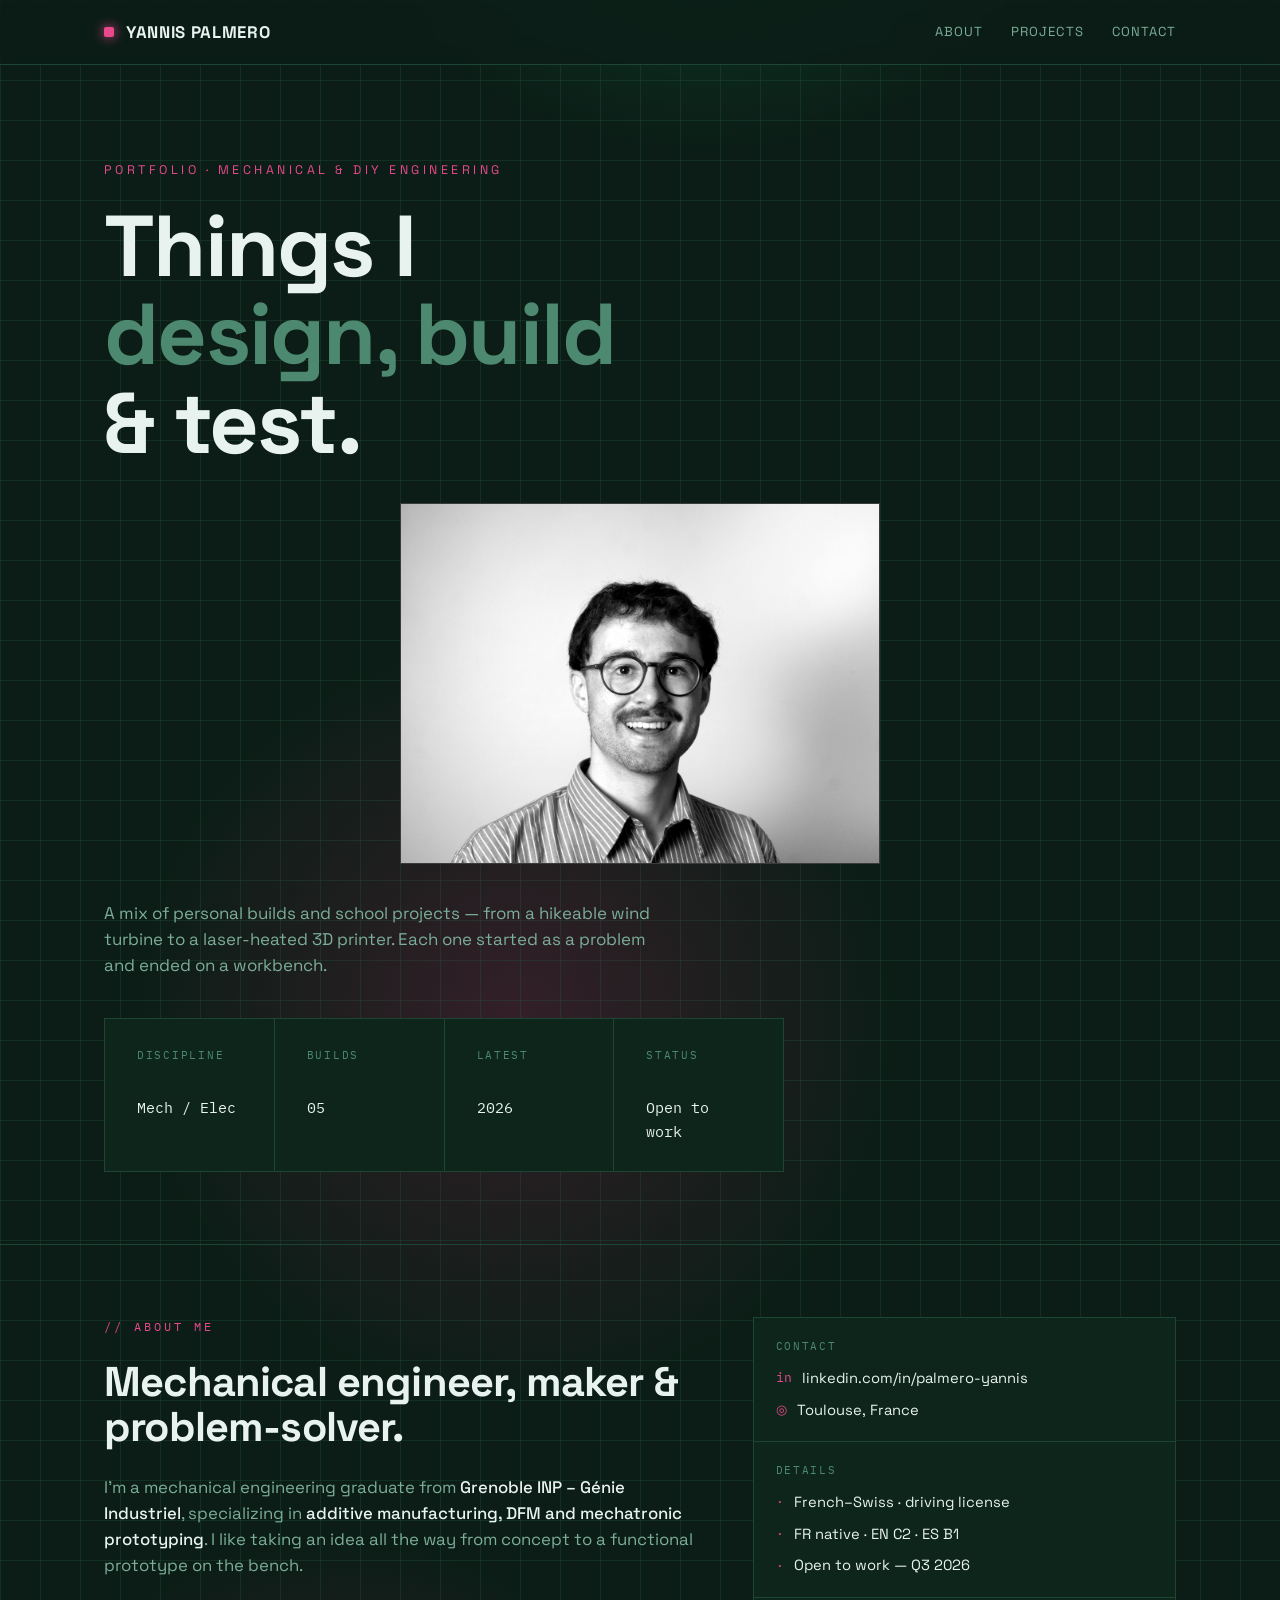
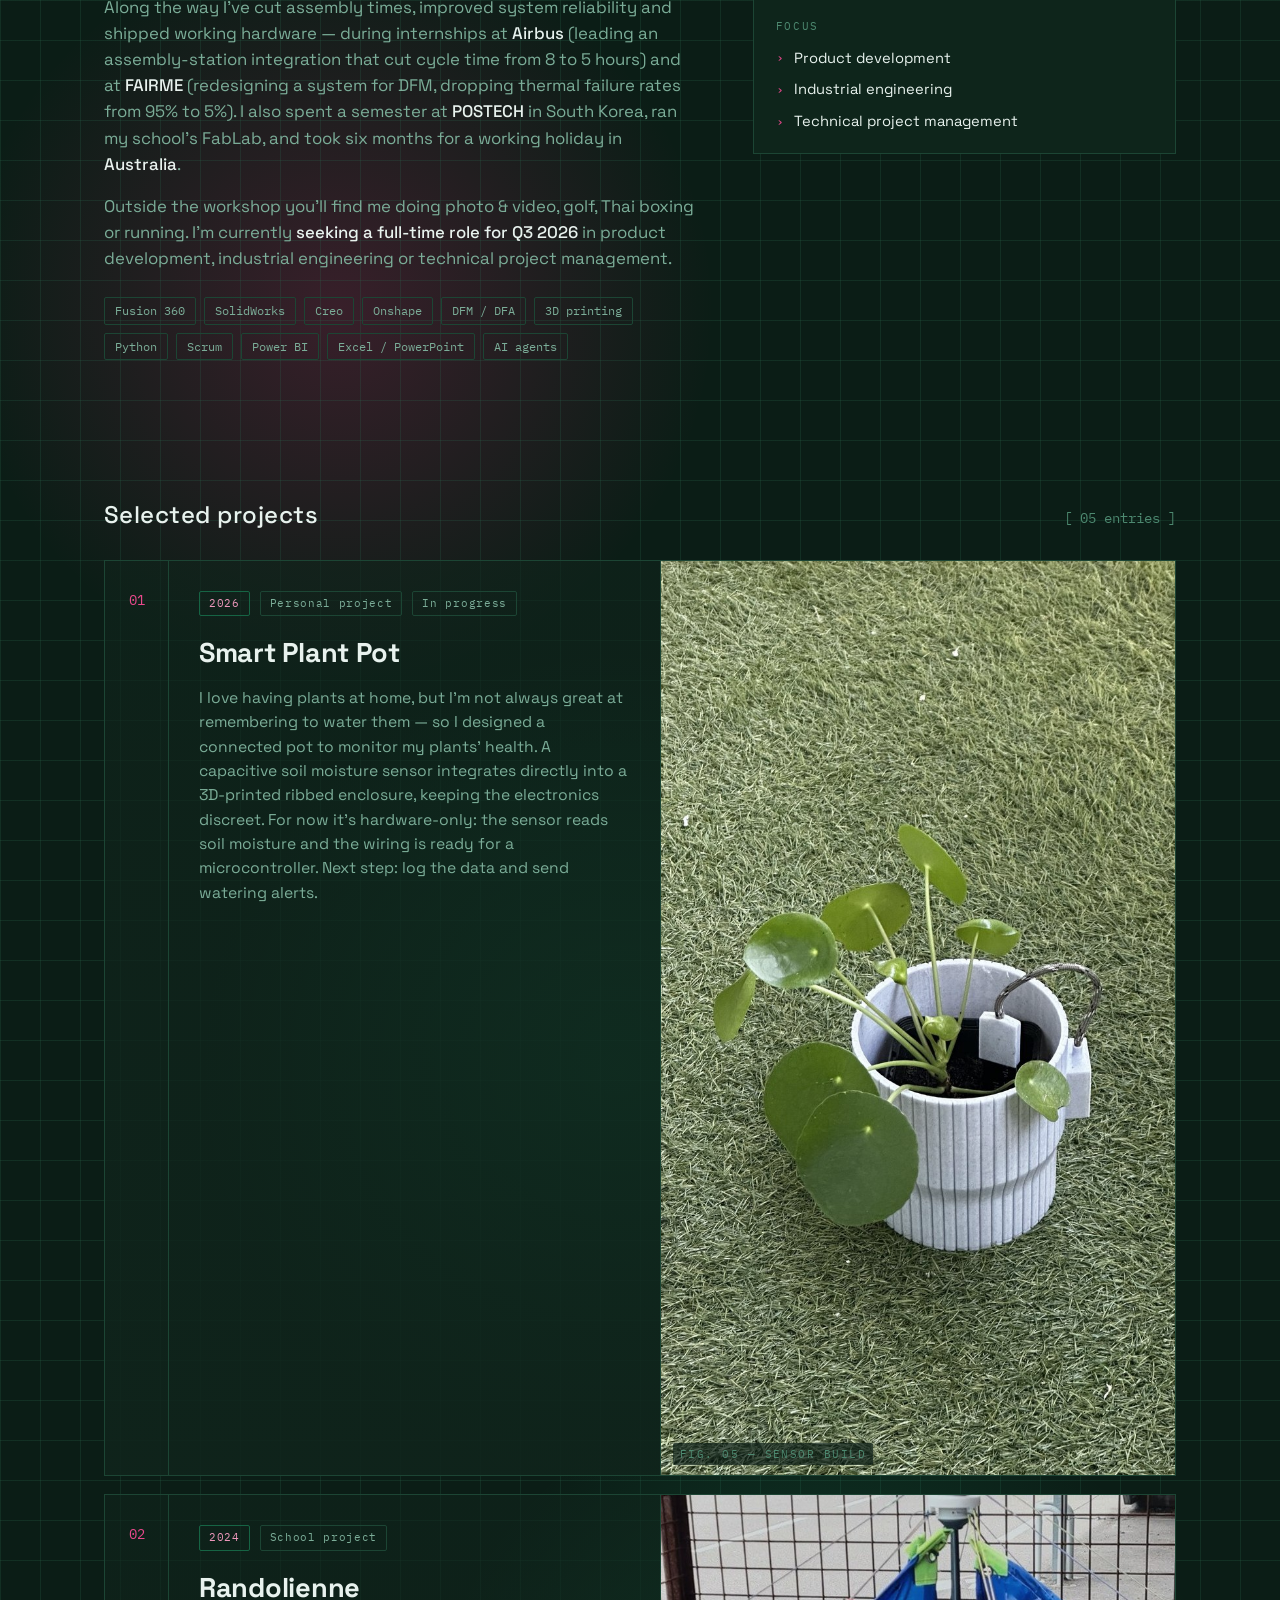
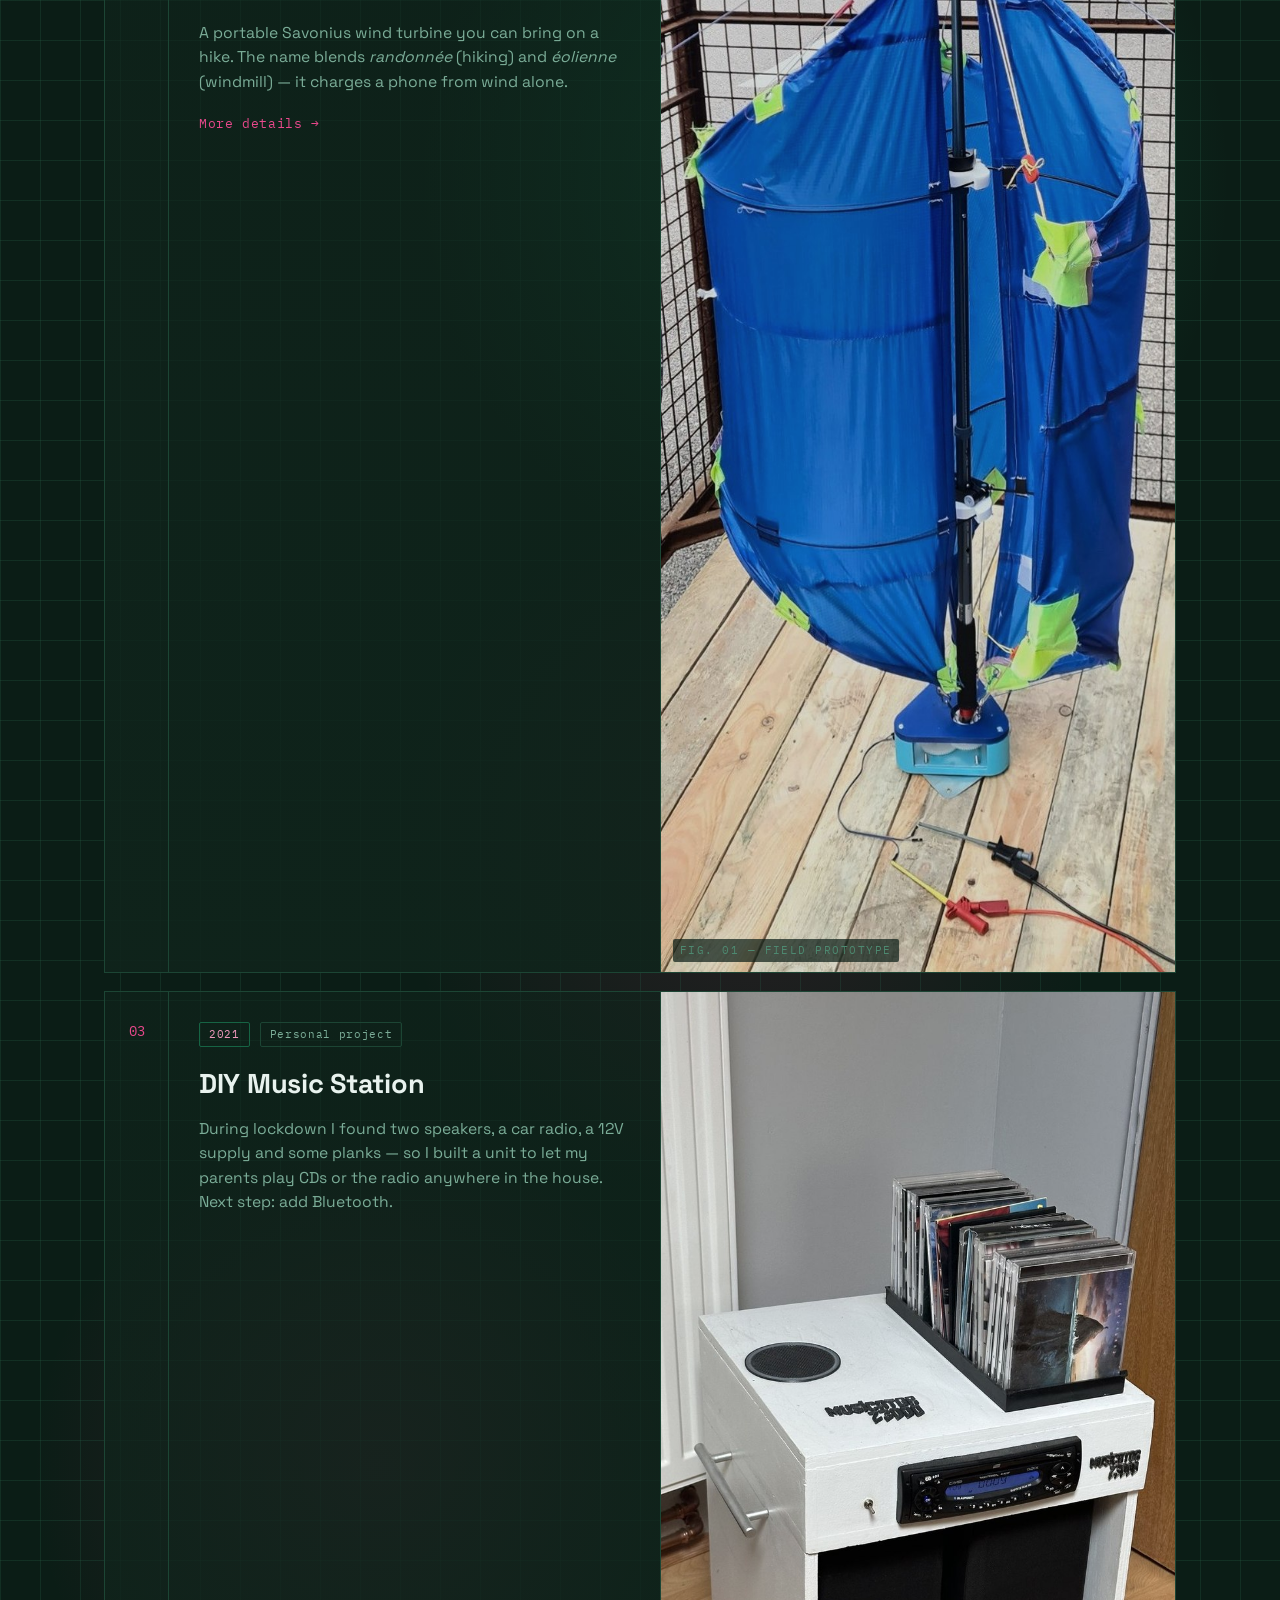
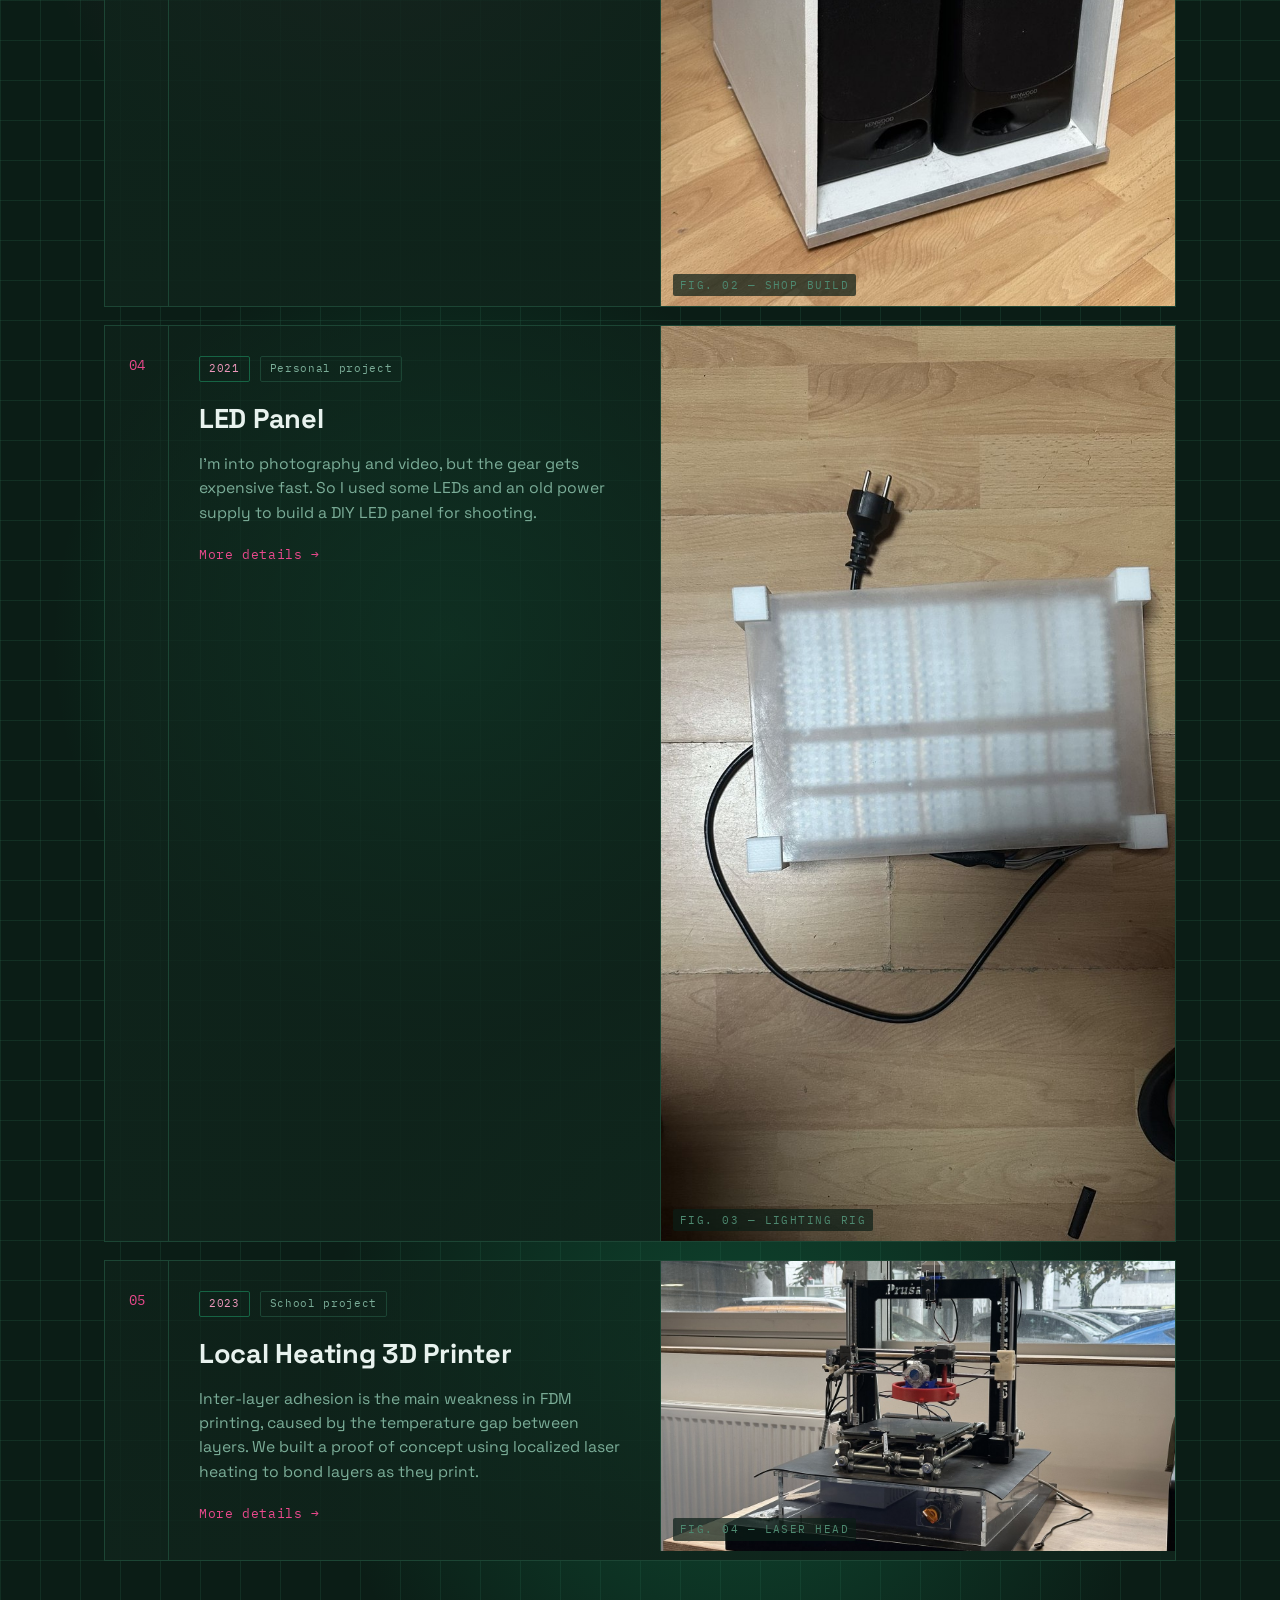
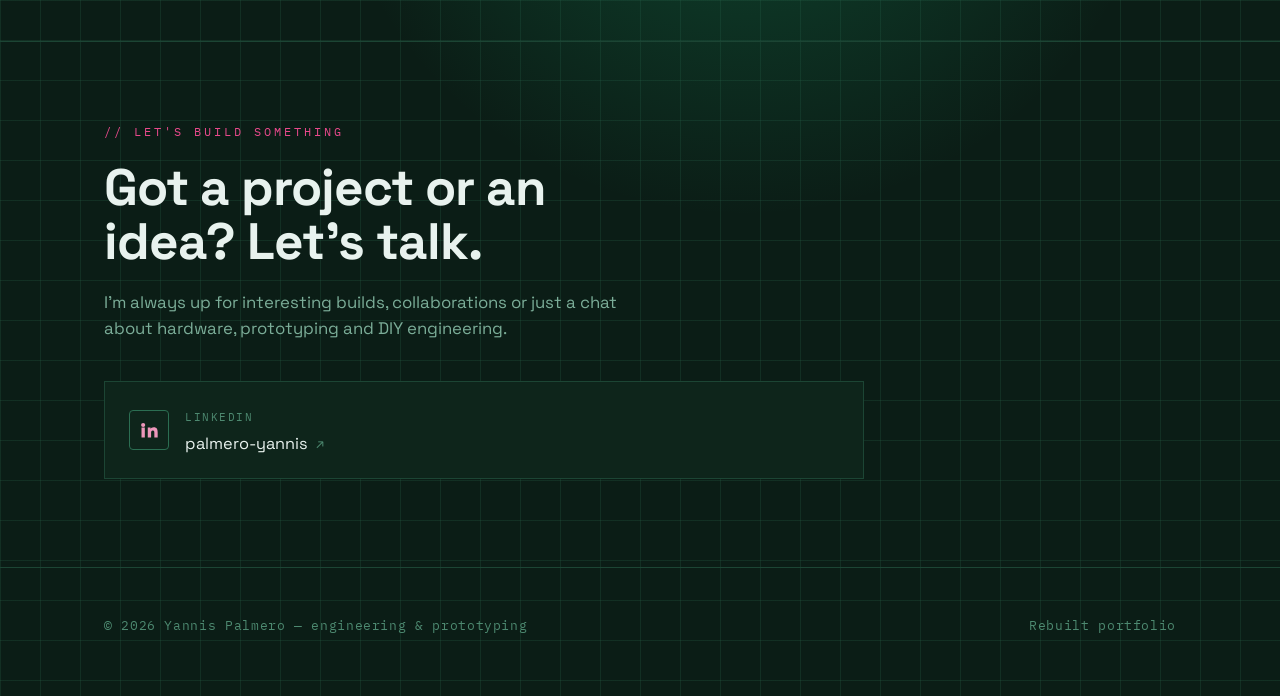
==== index.html @ be64c9bf "Uncrop and enlarge the hero portrait, center it in the flow Use the full original frame instead of t" ====
<!DOCTYPE html>
<html lang="en">
<head>
<meta charset="UTF-8">
<meta name="viewport" content="width=device-width, initial-scale=1">
<title>Yannis Palmero — Projects</title>
<link rel="preconnect" href="https://fonts.googleapis.com">
<link rel="preconnect" href="https://fonts.gstatic.com" crossorigin>
<link href="https://fonts.googleapis.com/css2?family=Space+Grotesk:wght@400;500;700&family=IBM+Plex+Mono:wght@400;500&display=swap" rel="stylesheet">
<link rel="stylesheet" href="styles.css">
</head>
<body>
<header>
  <div class="wrap nav">
    <a href="index.html" class="brand"><span class="dot"></span>YANNIS&nbsp;PALMERO</a>
    <nav class="nav-links">
      <a href="#about">About</a>
      <a href="#projects">Projects</a>
      <a href="#contact">Contact</a>
    </nav>
  </div>
</header>

<section class="hero">
  <div class="wrap">
    <div class="eyebrow">Portfolio · Mechanical &amp; DIY engineering</div>
    <h1>Things I<br><span>design, build</span><br>&amp; test.</h1>
    <img class="hero-portrait" src="img/portrait.jpg" alt="Portrait of Yannis Palmero">
    <p>A mix of personal builds and school projects — from a hikeable wind turbine to a laser-heated 3D printer. Each one started as a problem and ended on a workbench.</p>
    <div class="specsheet mono">
      <div><div class="k">Discipline</div><div class="v">Mech / Elec</div></div>
      <div><div class="k">Builds</div><div class="v">05</div></div>
      <div><div class="k">Latest</div><div class="v">2026</div></div>
      <div><div class="k">Status</div><div class="v">Open to work</div></div>
    </div>
  </div>
</section>

<section class="about" id="about">
  <div class="wrap about-grid">
    <div>
      <div class="eyebrow-a">// About me</div>
      <h2>Mechanical engineer, maker &amp; problem-solver.</h2>
      <p>I'm a mechanical engineering graduate from <strong>Grenoble INP – Génie Industriel</strong>, specializing in <strong>additive manufacturing, DFM and mechatronic prototyping</strong>. I like taking an idea all the way from concept to a functional prototype on the bench.</p>
      <p>Along the way I've cut assembly times, improved system reliability and shipped working hardware — during internships at <strong>Airbus</strong> (leading an assembly-station integration that cut cycle time from 8 to 5 hours) and at <strong>FAIRME</strong> (redesigning a system for DFM, dropping thermal failure rates from 95% to 5%). I also spent a semester at <strong>POSTECH</strong> in South Korea, ran my school's FabLab, and took six months for a working holiday in <strong>Australia</strong>.</p>
      <p>Outside the workshop you'll find me doing photo &amp; video, golf, Thai boxing or running. I'm currently <strong>seeking a full-time role for Q3 2026</strong> in product development, industrial engineering or technical project management.</p>
      <div class="chips" style="margin-top:26px">
        <span class="chip">Fusion 360</span>
        <span class="chip">SolidWorks</span>
        <span class="chip">Creo</span>
        <span class="chip">Onshape</span>
        <span class="chip">DFM / DFA</span>
        <span class="chip">3D printing</span>
        <span class="chip">Python</span>
        <span class="chip">Scrum</span>
        <span class="chip">Power BI</span>
        <span class="chip">Excel / PowerPoint</span>
        <span class="chip">AI agents</span>
      </div>
    </div>

    <aside class="about-side">
      <div class="sec">
        <div class="lbl">Contact</div>
        <div class="row-i"><span class="mk">in</span><a href="https://www.linkedin.com/in/palmero-yannis" target="_blank" rel="noopener">linkedin.com/in/palmero-yannis</a></div>
        <div class="row-i"><span class="mk">◎</span>Toulouse, France</div>
      </div>
      <div class="sec">
        <div class="lbl">Details</div>
        <div class="row-i"><span class="mk">·</span>French–Swiss · driving license</div>
        <div class="row-i"><span class="mk">·</span>FR native · EN C2 · ES B1</div>
        <div class="row-i"><span class="mk">·</span>Open to work — Q3 2026</div>
      </div>
      <div class="sec">
        <div class="lbl">Focus</div>
        <div class="row-i"><span class="mk">›</span>Product development</div>
        <div class="row-i"><span class="mk">›</span>Industrial engineering</div>
        <div class="row-i"><span class="mk">›</span>Technical project management</div>
      </div>
    </aside>
  </div>
</section>

<main class="wrap projects" id="projects">
  <div class="sec-head">
    <h2>Selected projects</h2>
    <span class="count">[ 05 entries ]</span>
  </div>

  <!-- 01 -->
  <div class="card">
    <div class="idx">01</div>
    <div class="body">
      <div class="tags"><span class="tag year">2026</span><span class="tag">Personal project</span><span class="tag">In progress</span></div>
      <h3>Smart plant pot</h3>
      <p>I love having plants at home, but I'm not always great at remembering to water them — so I designed a connected pot to monitor my plants' health. A capacitive soil moisture sensor integrates directly into a 3D-printed ribbed enclosure, keeping the electronics discreet. For now it's hardware-only: the sensor reads soil moisture and the wiring is ready for a microcontroller. Next step: log the data and send watering alerts.</p>
    </div>
    <div class="thumb" data-label="FIG. 05 — SENSOR BUILD"><img src="img/plantpot.jpg" alt="Smart plant pot"></div>
  </div>

  <!-- 02 -->
  <a class="card" href="randolienne.html">
    <div class="idx">02</div>
    <div class="body">
      <div class="tags"><span class="tag year">2024</span><span class="tag">School project</span></div>
      <h3>Randolienne</h3>
      <p>A portable Savonius wind turbine you can bring on a hike. The name blends <em>randonnée</em> (hiking) and <em>éolienne</em> (windmill) — it charges a phone from wind alone.</p>
      <span class="more">More details</span>
    </div>
    <div class="thumb" data-label="FIG. 01 — FIELD PROTOTYPE"><img src="img/randolienne.jpg" alt="Randolienne wind turbine prototype"></div>
  </a>

  <!-- 03 -->
  <div class="card">
    <div class="idx">03</div>
    <div class="body">
      <div class="tags"><span class="tag year">2021</span><span class="tag">Personal project</span></div>
      <h3>DIY music station</h3>
      <p>During lockdown I found two speakers, a car radio, a 12V supply and some planks — so I built a unit to let my parents play CDs or the radio anywhere in the house. Next step: add Bluetooth.</p>
    </div>
    <div class="thumb" data-label="FIG. 02 — SHOP BUILD"><img src="img/music.jpg" alt="DIY music station"></div>
  </div>

  <!-- 04 -->
  <a class="card" href="led-panel.html">
    <div class="idx">04</div>
    <div class="body">
      <div class="tags"><span class="tag year">2021</span><span class="tag">Personal project</span></div>
      <h3>LED panel</h3>
      <p>I'm into photography and video, but the gear gets expensive fast. So I used some LEDs and an old power supply to build a DIY LED panel for shooting.</p>
      <span class="more">More details</span>
    </div>
    <div class="thumb" data-label="FIG. 03 — LIGHTING RIG"><img src="img/led.jpg" alt="DIY LED panel"></div>
  </a>

  <!-- 05 -->
  <a class="card" href="local-heating.html">
    <div class="idx">05</div>
    <div class="body">
      <div class="tags"><span class="tag year">2023</span><span class="tag">School project</span></div>
      <h3>Local heating 3D printer</h3>
      <p>Inter-layer adhesion is the main weakness in FDM printing, caused by the temperature gap between layers. We built a proof of concept using localized laser heating to bond layers as they print.</p>
      <span class="more">More details</span>
    </div>
    <div class="thumb" data-label="FIG. 04 — LASER HEAD"><img src="img/heating.jpg" alt="Local heating 3D printer"></div>
  </a>
</main>

<section class="contact" id="contact">
  <div class="wrap">
    <div class="eyebrow-c">// Let's build something</div>
    <h2>Got a project or an idea? Let's talk.</h2>
    <p>I'm always up for interesting builds, collaborations or just a chat about hardware, prototyping and DIY engineering.</p>
    <div class="links">
      <a class="link-card" href="https://www.linkedin.com/in/palmero-yannis" target="_blank" rel="noopener">
        <span class="ic">
          <svg viewBox="0 0 24 24" fill="currentColor" aria-hidden="true"><path d="M4.98 3.5a2.5 2.5 0 1 1 0 5 2.5 2.5 0 0 1 0-5zM3 9h4v12H3V9zm7 0h3.8v1.64h.05c.53-1 1.83-2.05 3.77-2.05 4.03 0 4.78 2.65 4.78 6.1V21h-4v-5.4c0-1.29-.02-2.95-1.8-2.95-1.8 0-2.08 1.4-2.08 2.85V21h-4V9z"/></svg>
        </span>
        <span>
          <span class="k">LinkedIn</span>
          <span class="v">palmero-yannis</span>
        </span>
      </a>
    </div>
  </div>
</section>

<footer>
  <div class="wrap foot">
    <div class="mono" style="color:var(--dim)">© 2026 Yannis Palmero — engineering &amp; prototyping</div>
    <div class="mono" style="color:var(--dim)">Rebuilt portfolio</div>
  </div>
</footer>
<script src="parallax.js"></script>
</body>
</html>
---- styles.css ----
:root{
  --hue: 155;             /* forest-green tint */
  --bg:hsl(var(--hue) 44% 8%);
  --panel:hsl(var(--hue) 44% 10%);
  --line:hsl(var(--hue) 43% 19%);
  --line-bright:hsl(var(--hue) 44% 30%);
  --ink:hsl(var(--hue) 28% 93%);
  --muted:hsl(var(--hue) 23% 58%);
  --dim:hsl(var(--hue) 28% 42%);
  --thumb-bg:hsl(var(--hue) 44% 7%);
  --tagyear-line:hsl(var(--hue) 64% 24%);
  --accent:#e9498c;      /* rose — complementary to the green background (hue 335 vs 155) */
  --accent-soft:#ed97bb;
  --grid: hsl(var(--hue) 44% 30% / .22);
}
*{box-sizing:border-box;margin:0;padding:0;cursor:url('benchy-cursor.png') 24 11, auto}
html{scroll-behavior:smooth}
html,body{overflow-x:hidden;max-width:100%}
body{
  background:var(--bg);
  color:var(--ink);
  font-family:"Space Grotesk",system-ui,sans-serif;
  line-height:1.55;
  -webkit-font-smoothing:antialiased;
  background-image:
    linear-gradient(var(--grid) 1px,transparent 1px),
    linear-gradient(90deg,var(--grid) 1px,transparent 1px),
    radial-gradient(circle, hsl(var(--hue) 75% 40% / .35), transparent 70%),
    radial-gradient(circle, hsl(335 70% 50% / .22), transparent 70%),
    radial-gradient(circle, hsl(var(--hue) 70% 45% / .26), transparent 70%),
    radial-gradient(circle, hsl(335 65% 50% / .18), transparent 70%),
    radial-gradient(circle, hsl(var(--hue) 75% 40% / .30), transparent 70%),
    radial-gradient(circle, hsl(335 68% 50% / .20), transparent 70%),
    radial-gradient(circle, hsl(var(--hue) 72% 42% / .24), transparent 70%),
    radial-gradient(circle, hsl(335 62% 48% / .16), transparent 70%),
    radial-gradient(circle, hsl(var(--hue) 78% 40% / .28), transparent 70%);
  background-repeat:repeat,repeat,no-repeat,no-repeat,no-repeat,no-repeat,no-repeat,no-repeat,no-repeat,no-repeat,no-repeat;
  background-size:40px 40px,40px 40px,900px 900px,760px 760px,820px 820px,700px 700px,860px 860px,780px 780px,840px 840px,720px 720px,800px 800px;
  background-position:
    0 var(--parallax-y, 0px),
    0 var(--parallax-y, 0px),
    68% calc(-12% + var(--parallax-y, 0px)),
    -8% calc(170vh + var(--parallax-y, 0px)),
    90% calc(330vh + var(--parallax-y, 0px)),
    5% calc(480vh + var(--parallax-y, 0px)),
    75% calc(640vh + var(--parallax-y, 0px)),
    25% calc(70vh + var(--parallax-y, 0px)),
    45% calc(250vh + var(--parallax-y, 0px)),
    70% calc(410vh + var(--parallax-y, 0px)),
    10% calc(560vh + var(--parallax-y, 0px));
}
a{color:inherit;text-decoration:none}
.mono{font-family:"IBM Plex Mono",monospace}
.wrap{max-width:1120px;margin:0 auto;padding:0 24px}

/* ---- header ---- */
header{
  position:sticky;top:0;z-index:50;
  backdrop-filter:blur(8px);
  background:hsl(var(--hue) 44% 8% / .82);
  border-bottom:1px solid var(--line);
}
.nav{display:flex;align-items:center;justify-content:space-between;height:64px;flex-wrap:wrap;gap:8px 0;min-height:64px}
.brand{font-weight:700;letter-spacing:.04em;font-size:1.05rem;display:flex;align-items:center;gap:12px;white-space:nowrap}
.brand .dot{width:10px;height:10px;background:var(--accent);border-radius:2px;box-shadow:0 0 12px var(--accent);flex:0 0 auto}
.nav-links{display:flex;gap:28px;font-size:.82rem;letter-spacing:.08em;text-transform:uppercase;color:var(--muted)}
.nav-links a{transition:color .2s}
.nav-links a:hover{color:var(--accent-soft)}
@media(max-width:480px){
  .nav{height:auto;padding-top:14px;padding-bottom:14px}
  .brand{font-size:.92rem}
  .nav-links{flex-basis:100%;gap:18px;font-size:.72rem}
}

/* ---- hero ---- */
.hero{padding:96px 0 72px}
.hero-portrait{
  display:block;margin:36px auto;
  width:min(480px, 100%);height:auto;
  border:1px solid var(--line);
  filter:grayscale(1);
}
.eyebrow{font-size:.78rem;letter-spacing:.28em;text-transform:uppercase;color:var(--accent);margin-bottom:22px}
.hero h1{
  font-size:clamp(2.6rem,7vw,5.4rem);
  font-weight:700;line-height:1.02;letter-spacing:-.02em;
}
.hero h1 span{color:var(--dim)}
.hero p{max-width:560px;margin-top:26px;color:var(--muted);font-size:1.06rem}
.specsheet{
  margin-top:40px;display:grid;grid-template-columns:repeat(auto-fit,minmax(150px,1fr));
  gap:1px;background:var(--line);border:1px solid var(--line);max-width:680px;
}
.specsheet div{background:var(--panel);padding:14px 16px}
.specsheet .k{font-size:.68rem;letter-spacing:.16em;text-transform:uppercase;color:var(--dim)}
.specsheet .v{font-family:"IBM Plex Mono",monospace;font-size:.95rem;margin-top:4px;color:var(--ink)}

/* ---- section head ---- */
.sec-head{display:flex;align-items:baseline;justify-content:space-between;padding:64px 0 8px;gap:20px;flex-wrap:wrap}
.sec-head h2{font-size:1.5rem;font-weight:500;letter-spacing:.02em}
.sec-head .count{font-family:"IBM Plex Mono",monospace;color:var(--dim);font-size:.85rem}
.rule{height:1px;background:var(--line)}

/* ---- projects ---- */
.projects{padding-bottom:80px;display:flex;flex-direction:column;gap:18px}
.card{
  display:grid;grid-template-columns:64px 1fr 1.05fr;gap:0;
  border:1px solid var(--line);
  background:linear-gradient(180deg,hsl(var(--hue) 40% 10% / .6),hsl(var(--hue) 40% 10% / .9));
  transition:border-color .25s,transform .25s;
}
.card:hover{border-color:var(--line-bright)}
.card .idx{
  border-right:1px solid var(--line);
  display:flex;align-items:flex-start;justify-content:center;padding-top:28px;
  font-family:"IBM Plex Mono",monospace;color:var(--accent);font-size:.9rem;
}
.card .body{padding:30px 30px 34px}
.card .tags{display:flex;gap:10px;flex-wrap:wrap;margin-bottom:16px}
.tag{
  font-family:"IBM Plex Mono",monospace;font-size:.7rem;letter-spacing:.06em;
  color:var(--muted);border:1px solid var(--line);padding:3px 9px;border-radius:2px;
}
.tag.year{color:var(--accent-soft);border-color:var(--tagyear-line)}
.card h3{font-size:1.7rem;font-weight:700;letter-spacing:-.01em;margin-bottom:12px;text-transform:capitalize}
.card p{color:var(--muted);font-size:.98rem;max-width:46ch}
.card .more{
  display:inline-flex;align-items:center;gap:8px;margin-top:20px;
  font-family:"IBM Plex Mono",monospace;font-size:.8rem;letter-spacing:.05em;
  color:var(--accent);
}
.card .more::after{content:"→";transition:transform .2s}
.card:hover .more::after{transform:translateX(4px)}
.card .thumb{
  border-left:1px solid var(--line);
  background:var(--thumb-bg);position:relative;overflow:hidden;height:auto;align-self:start;
}
.card .thumb img{width:100%;height:auto;display:block;
  filter:saturate(.9);transition:transform .4s,filter .3s}
.card:hover .thumb img{transform:scale(1.04);filter:saturate(1.05)}
.card .thumb::after{
  content:attr(data-label);position:absolute;left:12px;bottom:10px;
  font-family:"IBM Plex Mono",monospace;font-size:.66rem;letter-spacing:.14em;
  color:var(--dim);background:hsl(var(--hue) 44% 8% / .7);padding:3px 7px;border-radius:2px;
}

/* ---- footer ---- */
footer{border-top:1px solid var(--line);padding:48px 0 60px;color:var(--muted)}
.foot{display:flex;justify-content:space-between;gap:20px;flex-wrap:wrap;align-items:center}
.foot .mono{font-size:.8rem;letter-spacing:.05em}
.foot a{color:var(--accent-soft)}

/* ---- contact ---- */
.contact{border-top:1px solid var(--line);padding:80px 0 88px}
.contact .eyebrow-c{font-family:"IBM Plex Mono",monospace;font-size:.78rem;letter-spacing:.24em;text-transform:uppercase;color:var(--accent);margin-bottom:20px}
.contact h2{font-size:clamp(2rem,5vw,3.2rem);font-weight:700;letter-spacing:-.02em;line-height:1.05;max-width:16ch}
.contact p{color:var(--muted);max-width:520px;margin-top:20px;font-size:1.05rem}
.links{margin-top:40px;display:grid;grid-template-columns:repeat(auto-fit,minmax(240px,1fr));gap:1px;background:var(--line);border:1px solid var(--line);max-width:760px}
.link-card{background:var(--panel);padding:22px 24px;display:flex;align-items:center;gap:16px;transition:background .2s}
.link-card:hover{background:hsl(var(--hue) 40% 12%)}
.link-card .ic{width:40px;height:40px;flex:0 0 40px;border:1px solid var(--line-bright);border-radius:4px;display:flex;align-items:center;justify-content:center;color:var(--accent-soft)}
.link-card .ic svg{width:20px;height:20px}
.link-card .k{font-family:"IBM Plex Mono",monospace;font-size:.68rem;letter-spacing:.14em;text-transform:uppercase;color:var(--dim)}
.link-card .v{font-size:1.02rem;color:var(--ink);margin-top:2px;display:flex;align-items:center;gap:8px}
.link-card:hover .v{color:var(--accent-soft)}
.link-card .v::after{content:"↗";font-size:.85rem;color:var(--dim);transition:transform .2s}
.link-card:hover .v::after{transform:translate(2px,-2px);color:var(--accent)}

/* ---- about ---- */
.about{border-top:1px solid var(--line);padding:72px 0}
.about-grid{display:grid;grid-template-columns:1.4fr 1fr;gap:56px;align-items:start}
.about .eyebrow-a{font-family:"IBM Plex Mono",monospace;font-size:.78rem;letter-spacing:.24em;text-transform:uppercase;color:var(--accent);margin-bottom:22px}
.about h2{font-size:clamp(1.8rem,4vw,2.6rem);font-weight:700;letter-spacing:-.02em;line-height:1.1;margin-bottom:24px}
.about p{color:var(--muted);font-size:1.05rem;margin-bottom:16px;max-width:60ch}
.about p strong{color:var(--ink);font-weight:500}
.about-side{border:1px solid var(--line);background:var(--panel)}
.about-side .sec{padding:20px 22px;border-bottom:1px solid var(--line)}
.about-side .sec:last-child{border-bottom:none}
.about-side .lbl{font-family:"IBM Plex Mono",monospace;font-size:.66rem;letter-spacing:.16em;text-transform:uppercase;color:var(--dim);margin-bottom:12px}
.about-side .row-i{display:flex;align-items:center;gap:10px;font-size:.92rem;color:var(--ink);margin-bottom:9px}
.about-side .row-i:last-child{margin-bottom:0}
.about-side .row-i a{color:var(--ink);transition:color .2s}
.about-side .row-i a:hover{color:var(--accent-soft)}
.about-side .row-i .mk{color:var(--accent);font-family:"IBM Plex Mono",monospace;font-size:.8rem;flex:0 0 auto}
.chips{display:flex;flex-wrap:wrap;gap:8px}
.chip{font-family:"IBM Plex Mono",monospace;font-size:.72rem;color:var(--muted);border:1px solid var(--line);padding:4px 10px;border-radius:2px}
@media(max-width:820px){
  .about-grid{grid-template-columns:1fr;gap:36px}
}

@media(max-width:820px){
  .card{grid-template-columns:44px 1fr}
  .card .thumb{grid-column:1 / -1;border-left:none;border-top:1px solid var(--line);height:auto}
  .card .idx{padding-top:24px}
}

/* ---- project detail pages ---- */
.back-link{display:inline-flex;align-items:center;gap:8px;margin-top:28px;font-family:"IBM Plex Mono",monospace;font-size:.8rem;letter-spacing:.05em;color:var(--accent-soft)}
.back-link::before{content:"←"}
.p-hero{padding:64px 0 56px;border-bottom:1px solid var(--line)}
.p-hero h1{font-size:clamp(2.2rem,6vw,3.6rem);font-weight:700;letter-spacing:-.01em;text-align:center;text-transform:uppercase}
.p-section{padding:56px 0;border-bottom:1px solid var(--line)}
.p-section:last-of-type{border-bottom:none}
.p-section h2{font-size:1.5rem;font-weight:500;letter-spacing:.02em;margin-bottom:18px}
.p-section p{color:var(--muted);font-size:1.02rem;max-width:70ch;margin-bottom:14px}
.p-specsheet{
  margin-top:8px;display:grid;grid-template-columns:repeat(auto-fit,minmax(150px,1fr));
  gap:1px;background:var(--line);border:1px solid var(--line);
}
.p-specsheet div{background:var(--panel);padding:14px 16px}
.p-specsheet .k{font-size:.68rem;letter-spacing:.16em;text-transform:uppercase;color:var(--dim)}
.p-specsheet .v{font-family:"IBM Plex Mono",monospace;font-size:.95rem;margin-top:4px;color:var(--ink)}
.media-grid{display:grid;grid-template-columns:1fr 1fr;gap:20px;margin-top:24px}
.media-grid.single{grid-template-columns:1fr}
.media-box{border:1px solid var(--line);background:var(--thumb-bg);overflow:hidden;position:relative}
.media-box .video-wrap{position:relative;padding-top:56.25%}
.media-box .video-wrap iframe{position:absolute;inset:0;width:100%;height:100%;border:0}
.media-box img{width:100%;height:100%;object-fit:cover;display:block}
.media-cap{font-family:"IBM Plex Mono",monospace;font-size:.7rem;letter-spacing:.1em;color:var(--dim);margin-top:8px;text-transform:uppercase}
.gallery{display:grid;grid-template-columns:repeat(3,1fr);gap:16px;margin-top:24px}
@media(max-width:820px){
  .media-grid{grid-template-columns:1fr}
  .gallery{grid-template-columns:1fr 1fr}
}
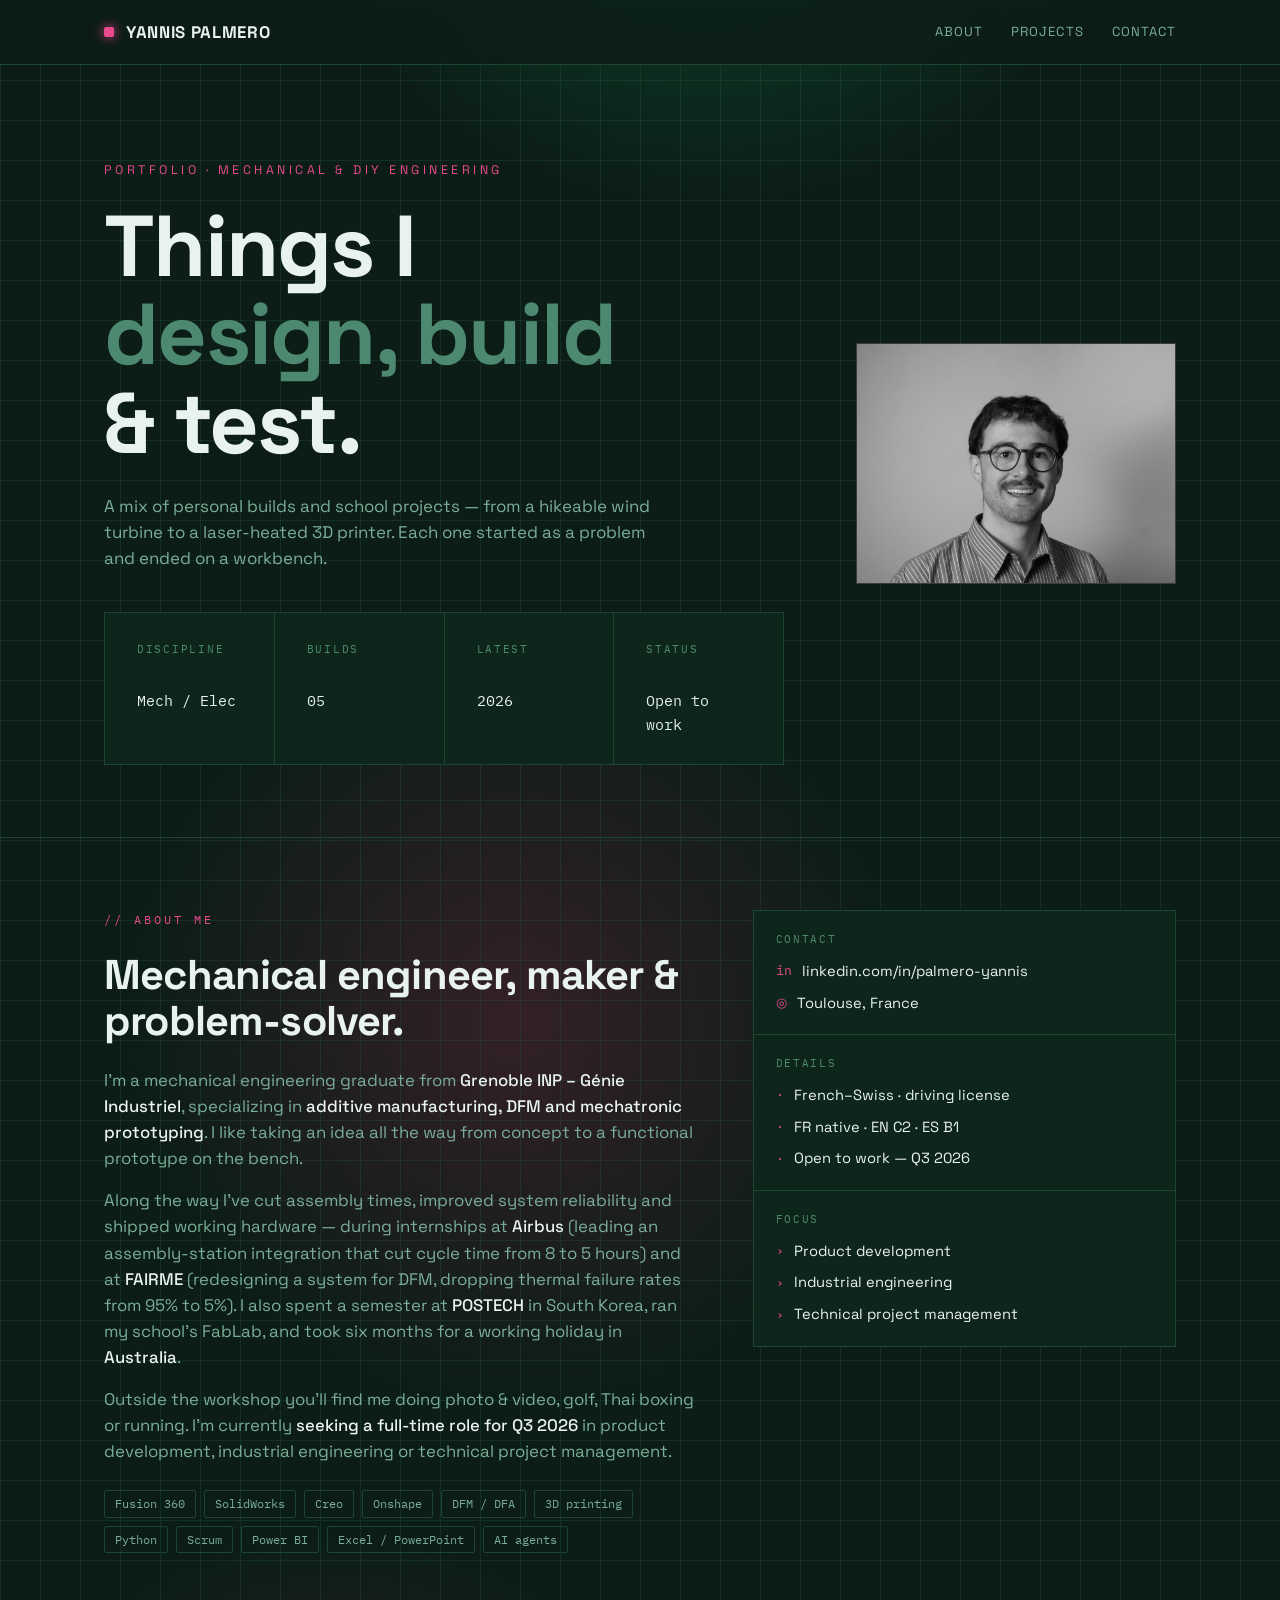
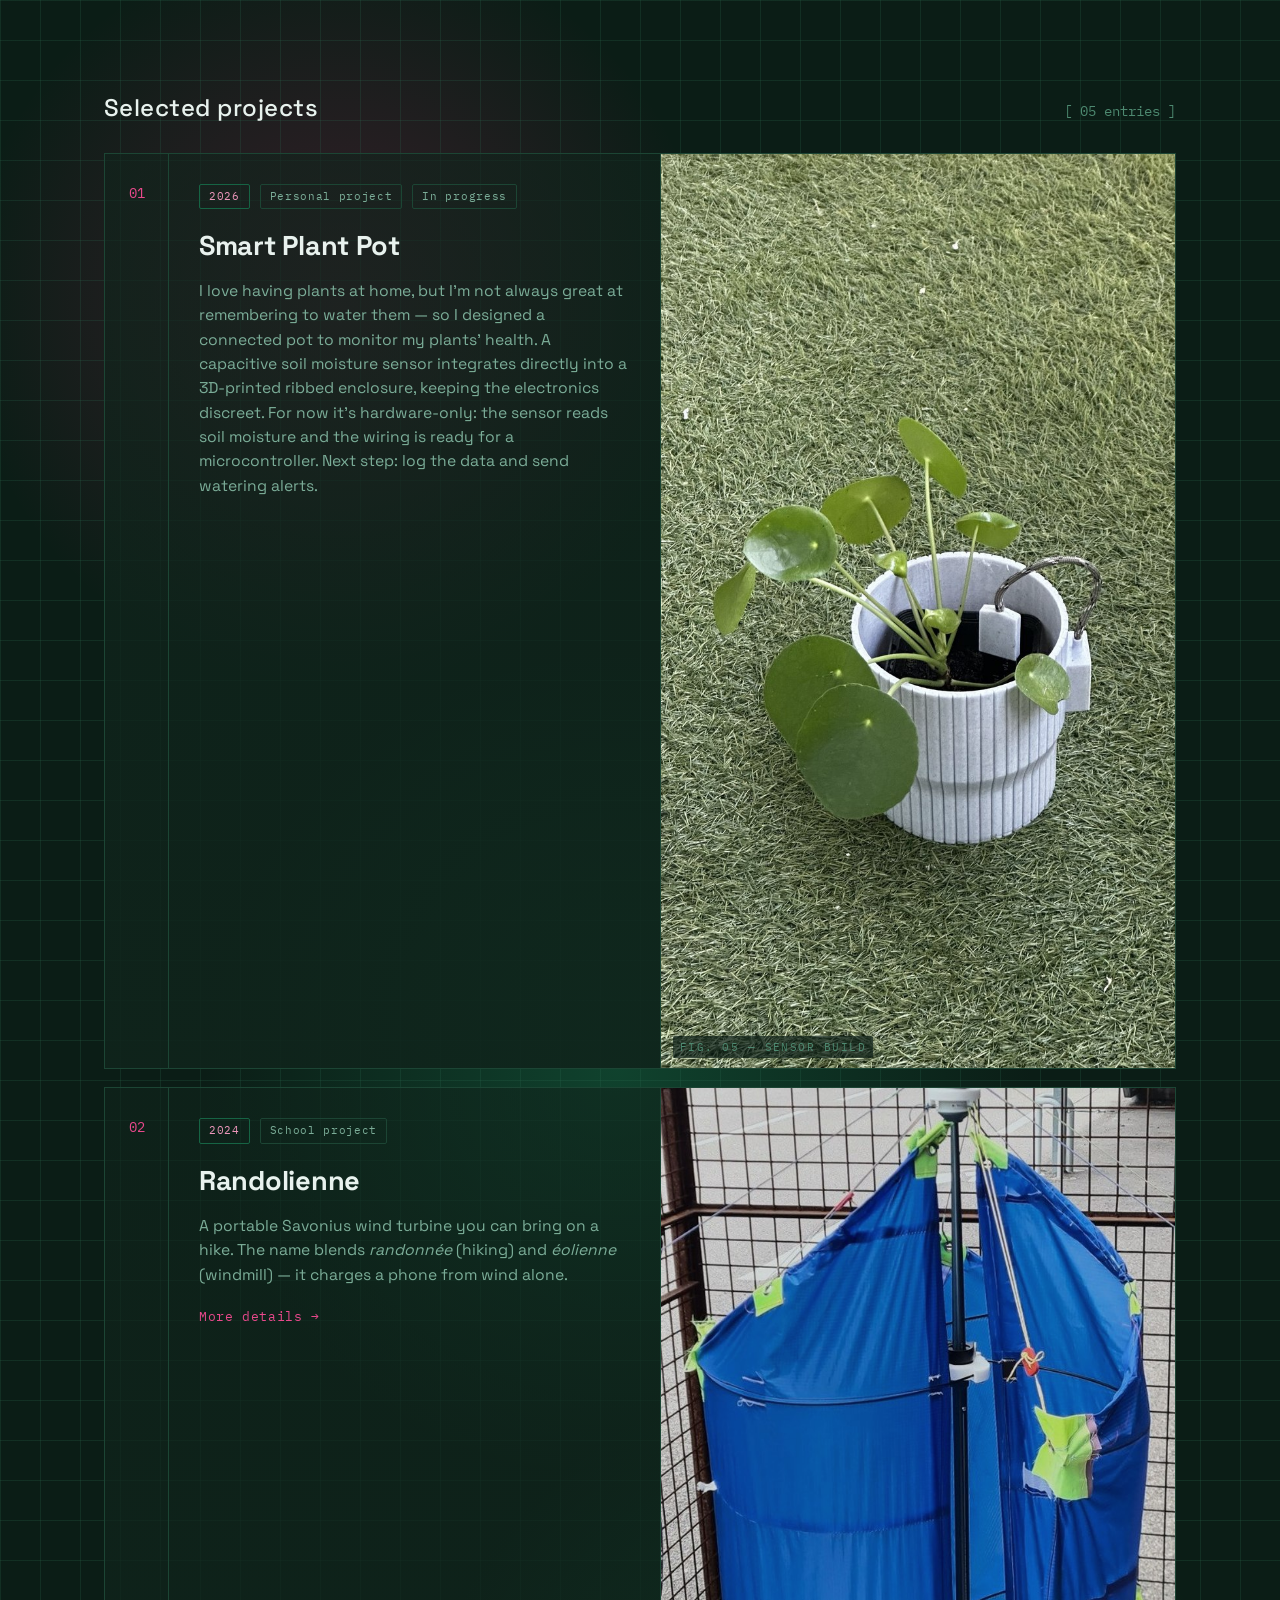
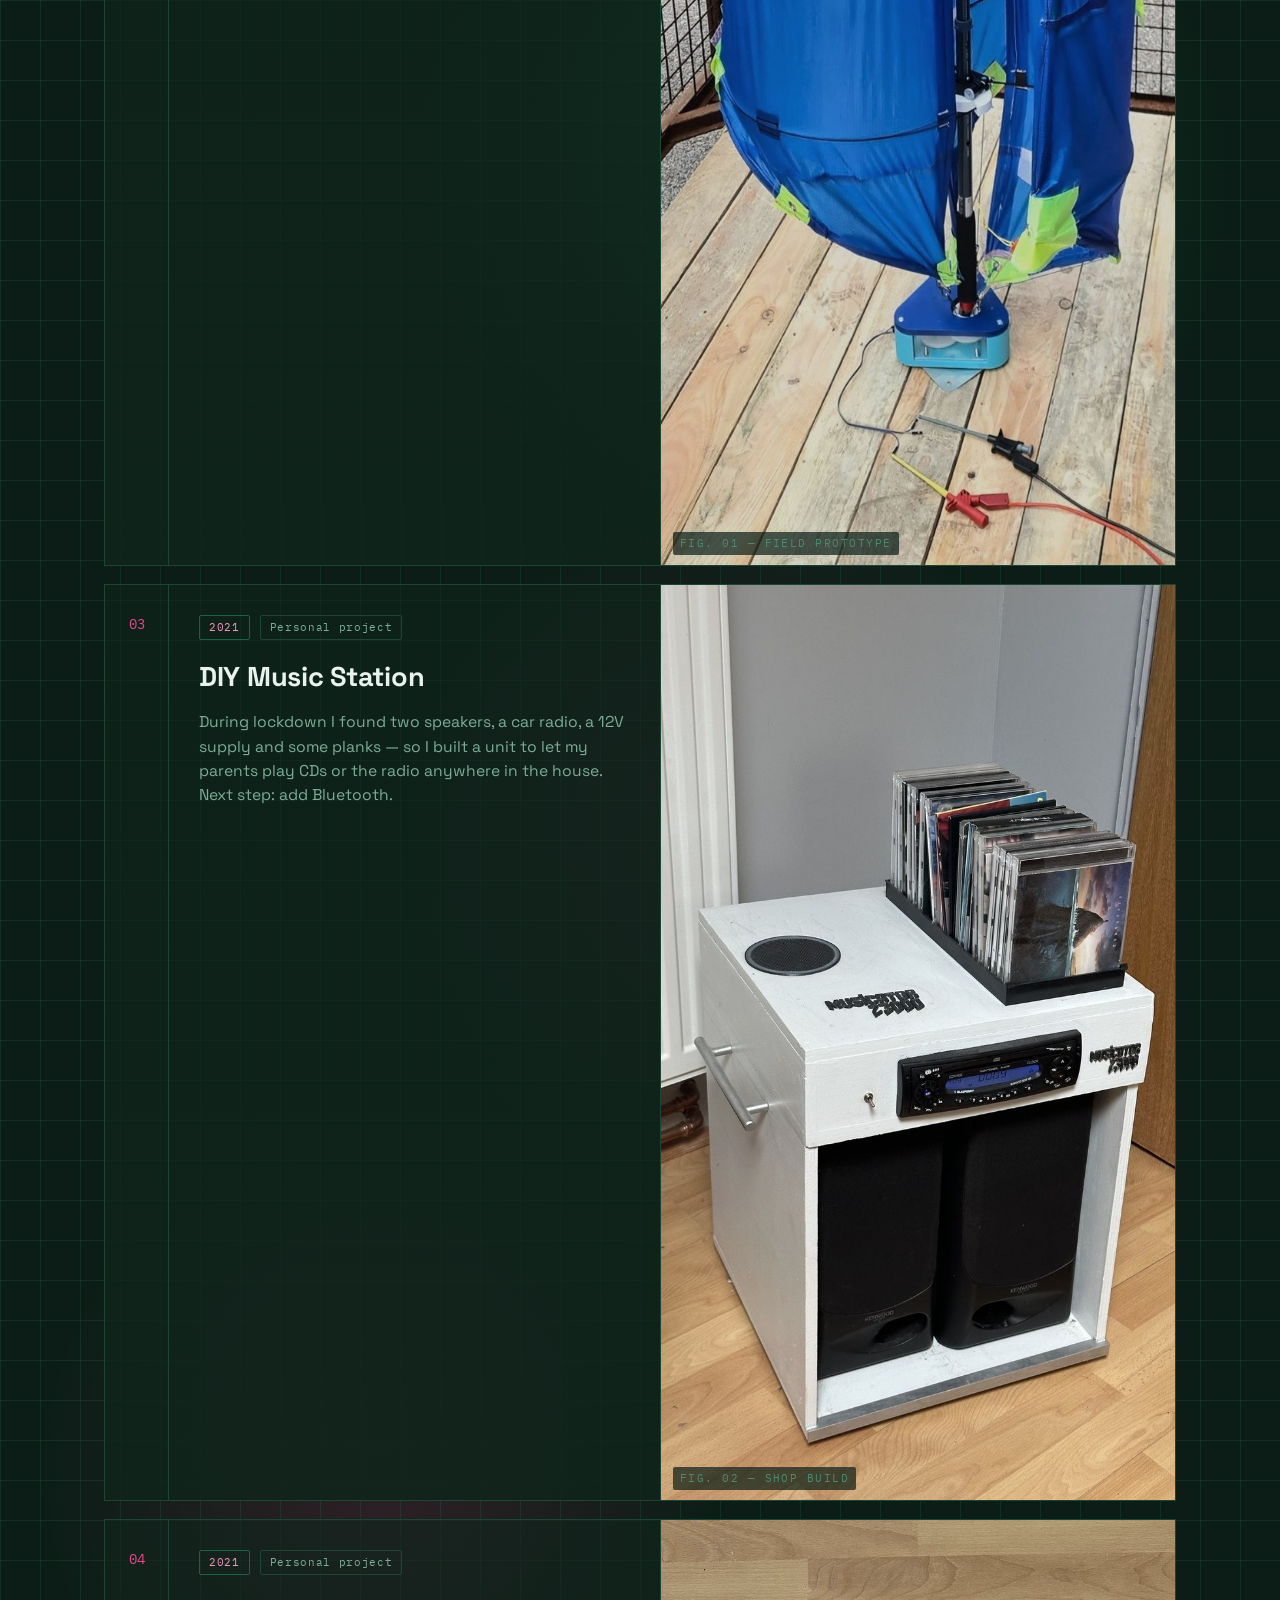
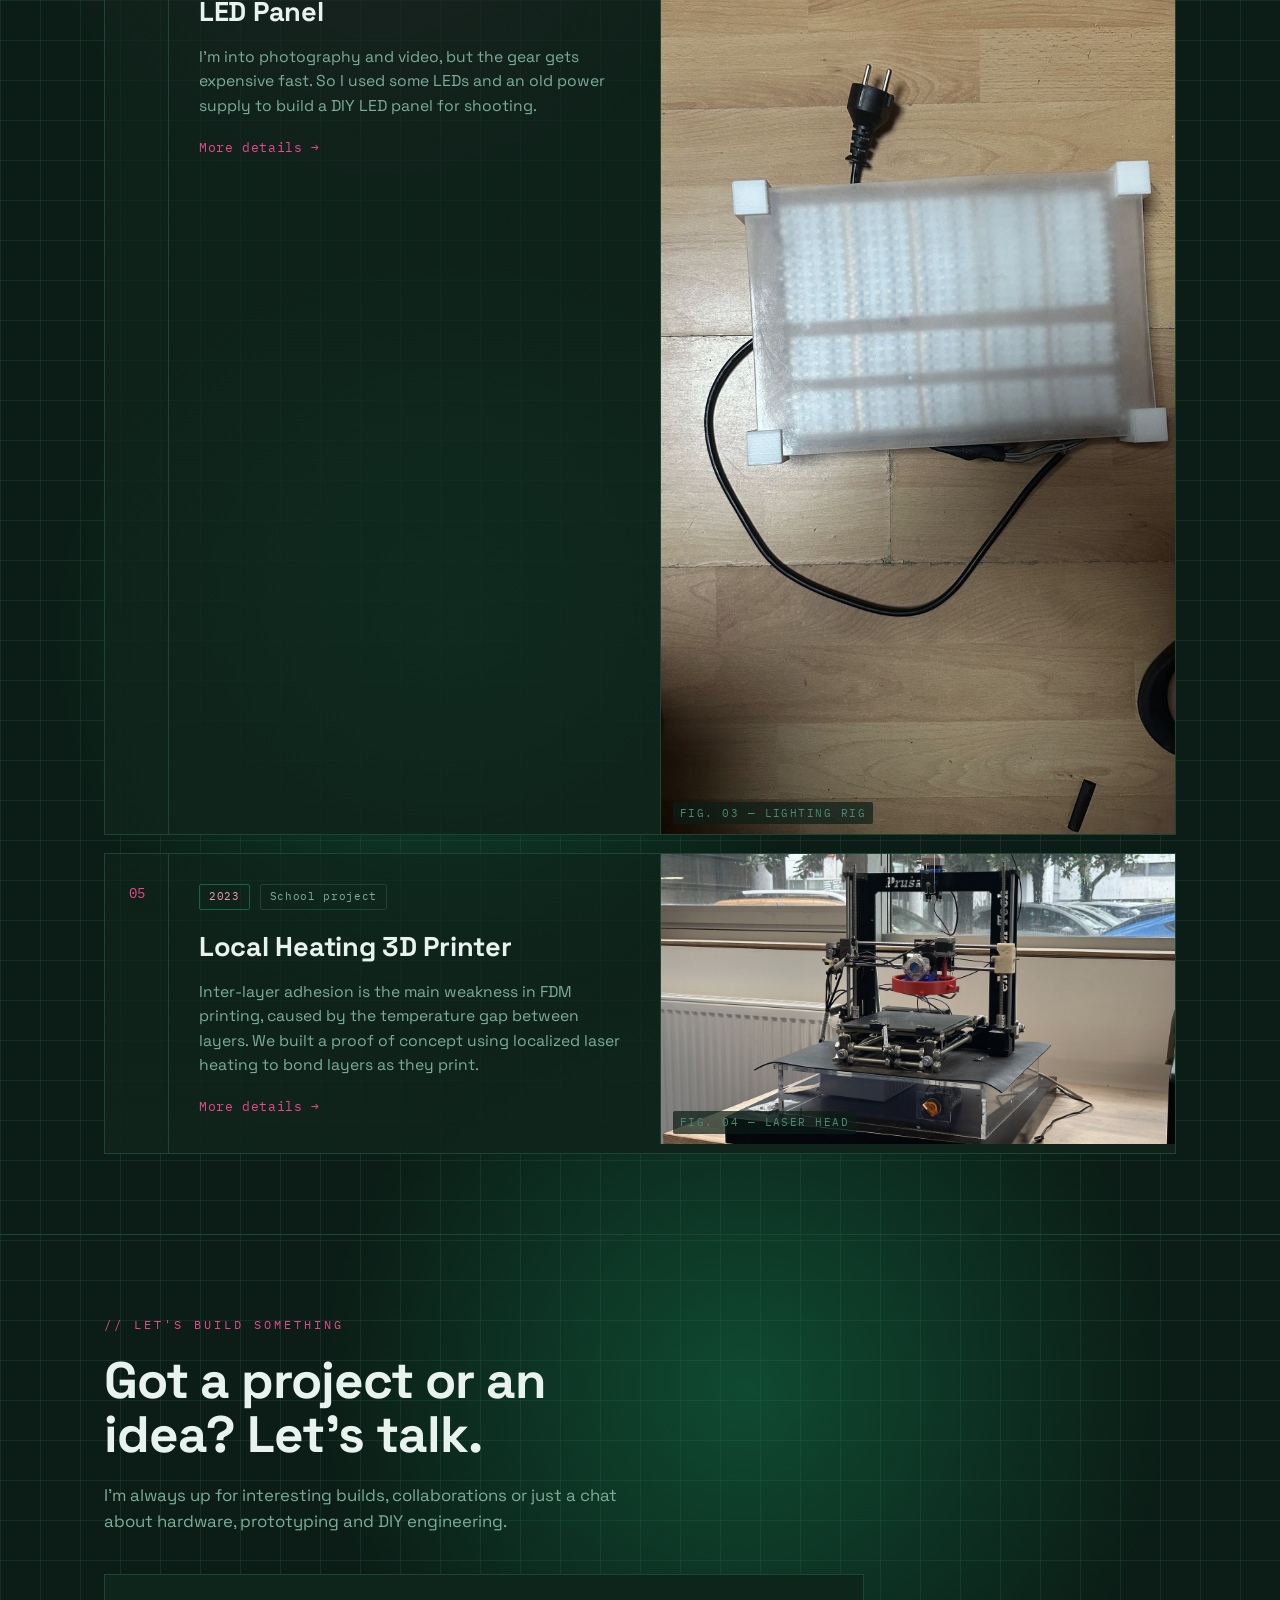
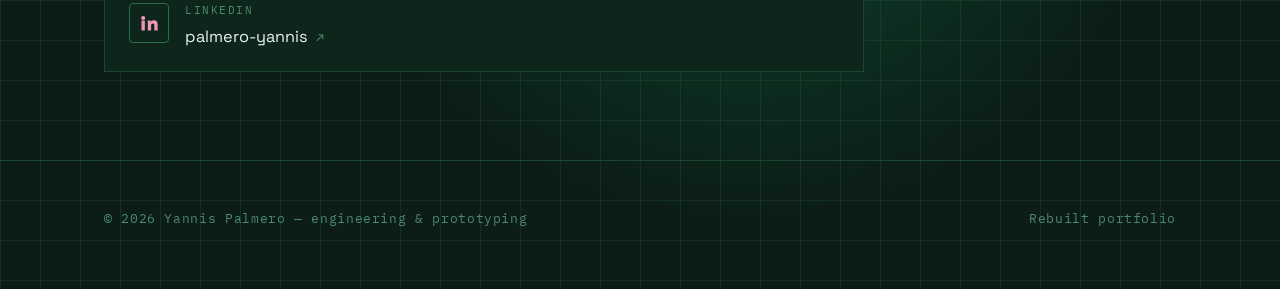
==== commit 746313e8: "Move hero portrait back to the right of the text Split the hero into a two-column grid: text on the " ====
--- a/index.html
+++ b/index.html
@@ -22,17 +22,19 @@
 </header>
 
 <section class="hero">
-  <div class="wrap">
-    <div class="eyebrow">Portfolio · Mechanical &amp; DIY engineering</div>
-    <h1>Things I<br><span>design, build</span><br>&amp; test.</h1>
+  <div class="wrap hero-inner">
+    <div class="hero-text">
+      <div class="eyebrow">Portfolio · Mechanical &amp; DIY engineering</div>
+      <h1>Things I<br><span>design, build</span><br>&amp; test.</h1>
+      <p>A mix of personal builds and school projects — from a hikeable wind turbine to a laser-heated 3D printer. Each one started as a problem and ended on a workbench.</p>
+      <div class="specsheet mono">
+        <div><div class="k">Discipline</div><div class="v">Mech / Elec</div></div>
+        <div><div class="k">Builds</div><div class="v">05</div></div>
+        <div><div class="k">Latest</div><div class="v">2026</div></div>
+        <div><div class="k">Status</div><div class="v">Open to work</div></div>
+      </div>
+    </div>
     <img class="hero-portrait" src="img/portrait.jpg" alt="Portrait of Yannis Palmero">
-    <p>A mix of personal builds and school projects — from a hikeable wind turbine to a laser-heated 3D printer. Each one started as a problem and ended on a workbench.</p>
-    <div class="specsheet mono">
-      <div><div class="k">Discipline</div><div class="v">Mech / Elec</div></div>
-      <div><div class="k">Builds</div><div class="v">05</div></div>
-      <div><div class="k">Latest</div><div class="v">2026</div></div>
-      <div><div class="k">Status</div><div class="v">Open to work</div></div>
-    </div>
   </div>
 </section>
 
--- a/styles.css
+++ b/styles.css
@@ -74,11 +74,16 @@
 
 /* ---- hero ---- */
 .hero{padding:96px 0 72px}
+.hero-inner{display:grid;grid-template-columns:1fr auto;gap:48px;align-items:center}
+.hero-text{min-width:0}
 .hero-portrait{
-  display:block;margin:36px auto;
-  width:min(480px, 100%);height:auto;
+  width:320px;height:auto;flex:0 0 auto;
   border:1px solid var(--line);
   filter:grayscale(1);
+}
+@media(max-width:900px){
+  .hero-inner{grid-template-columns:1fr}
+  .hero-portrait{width:min(320px, 100%);margin:0 auto}
 }
 .eyebrow{font-size:.78rem;letter-spacing:.28em;text-transform:uppercase;color:var(--accent);margin-bottom:22px}
 .hero h1{
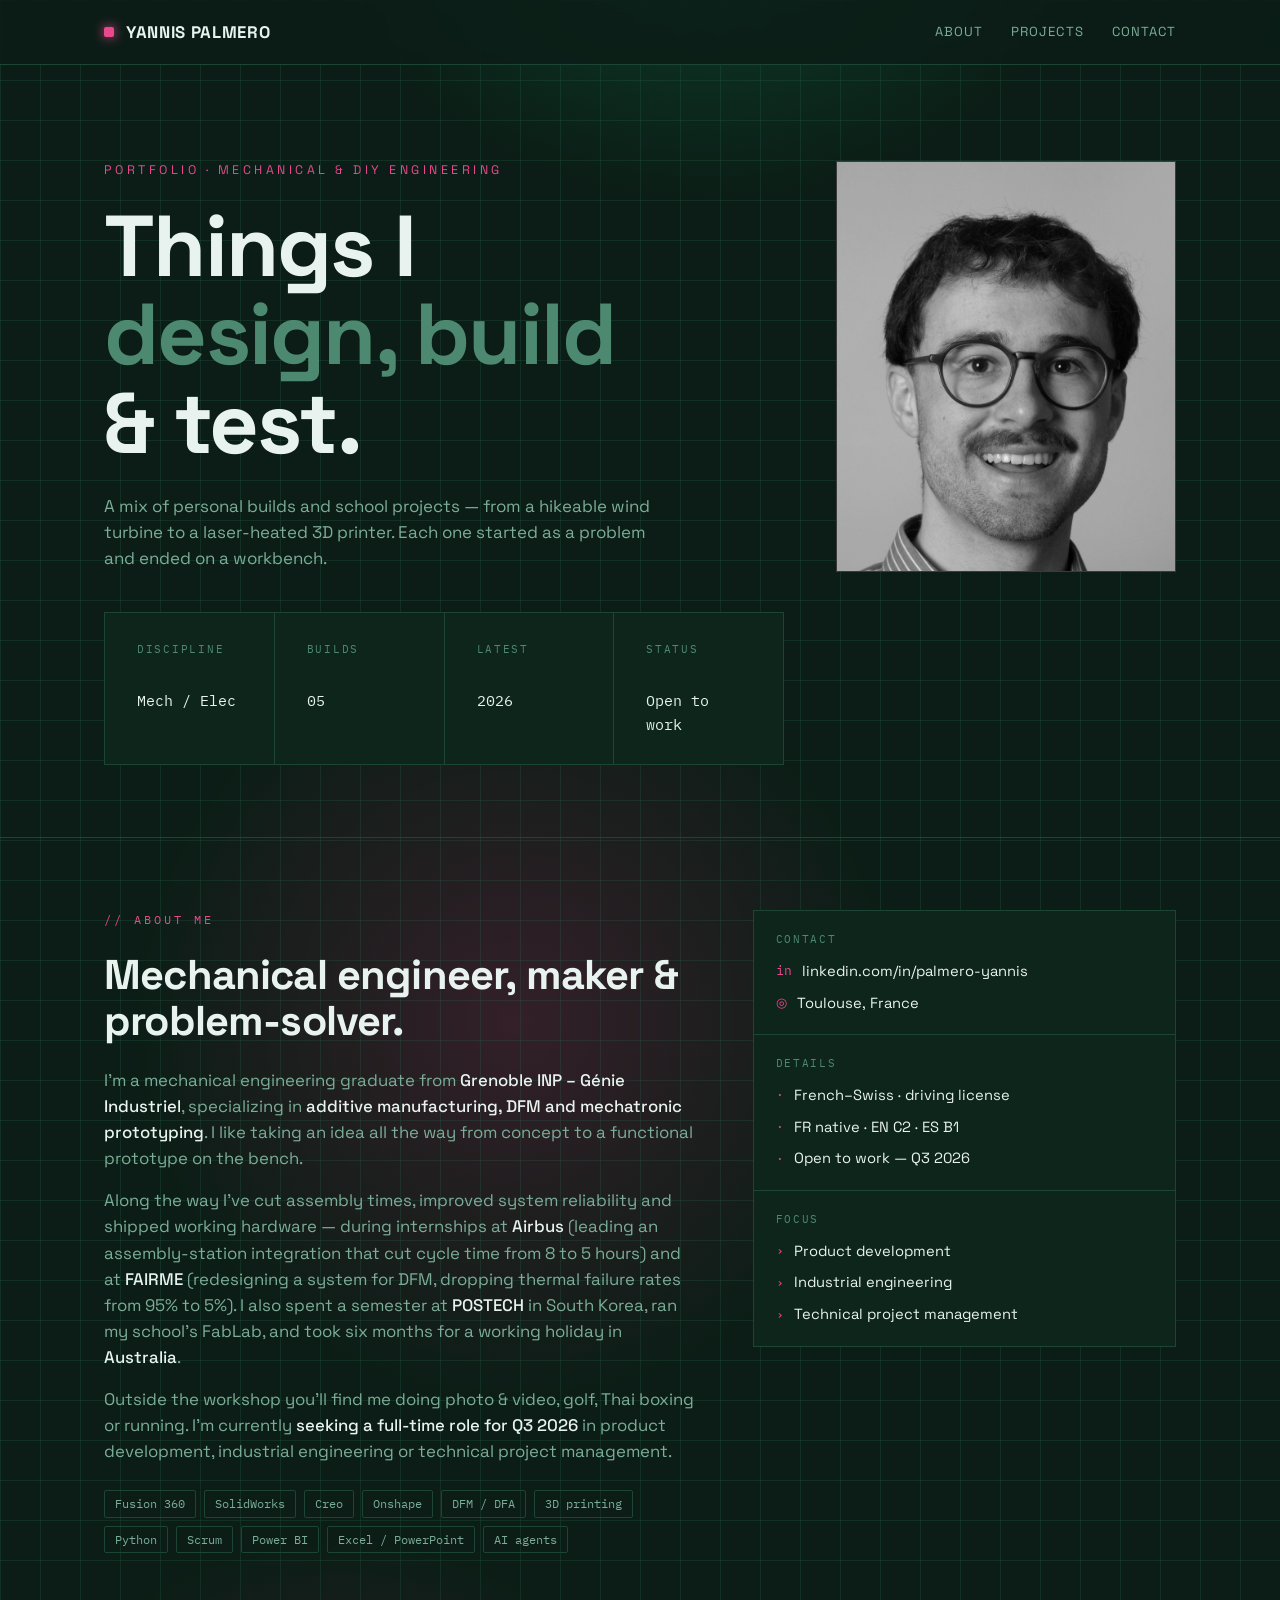
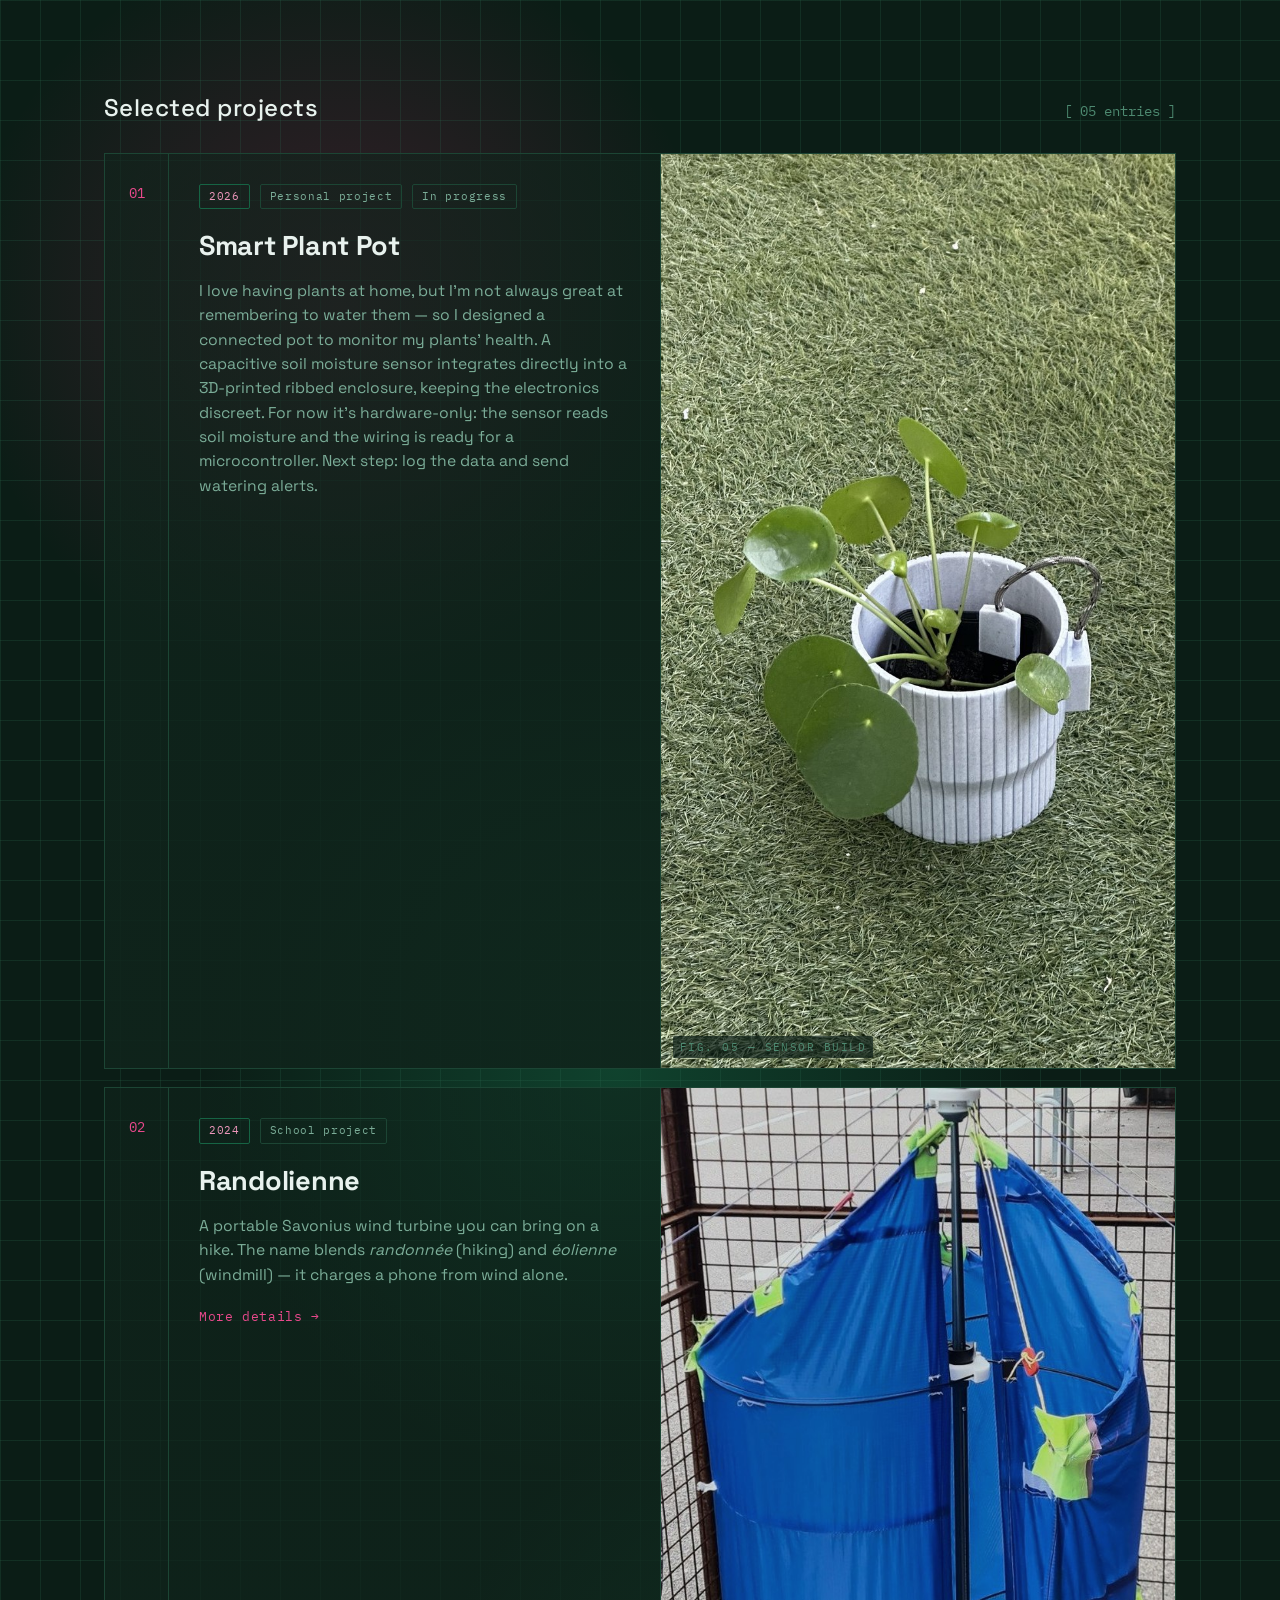
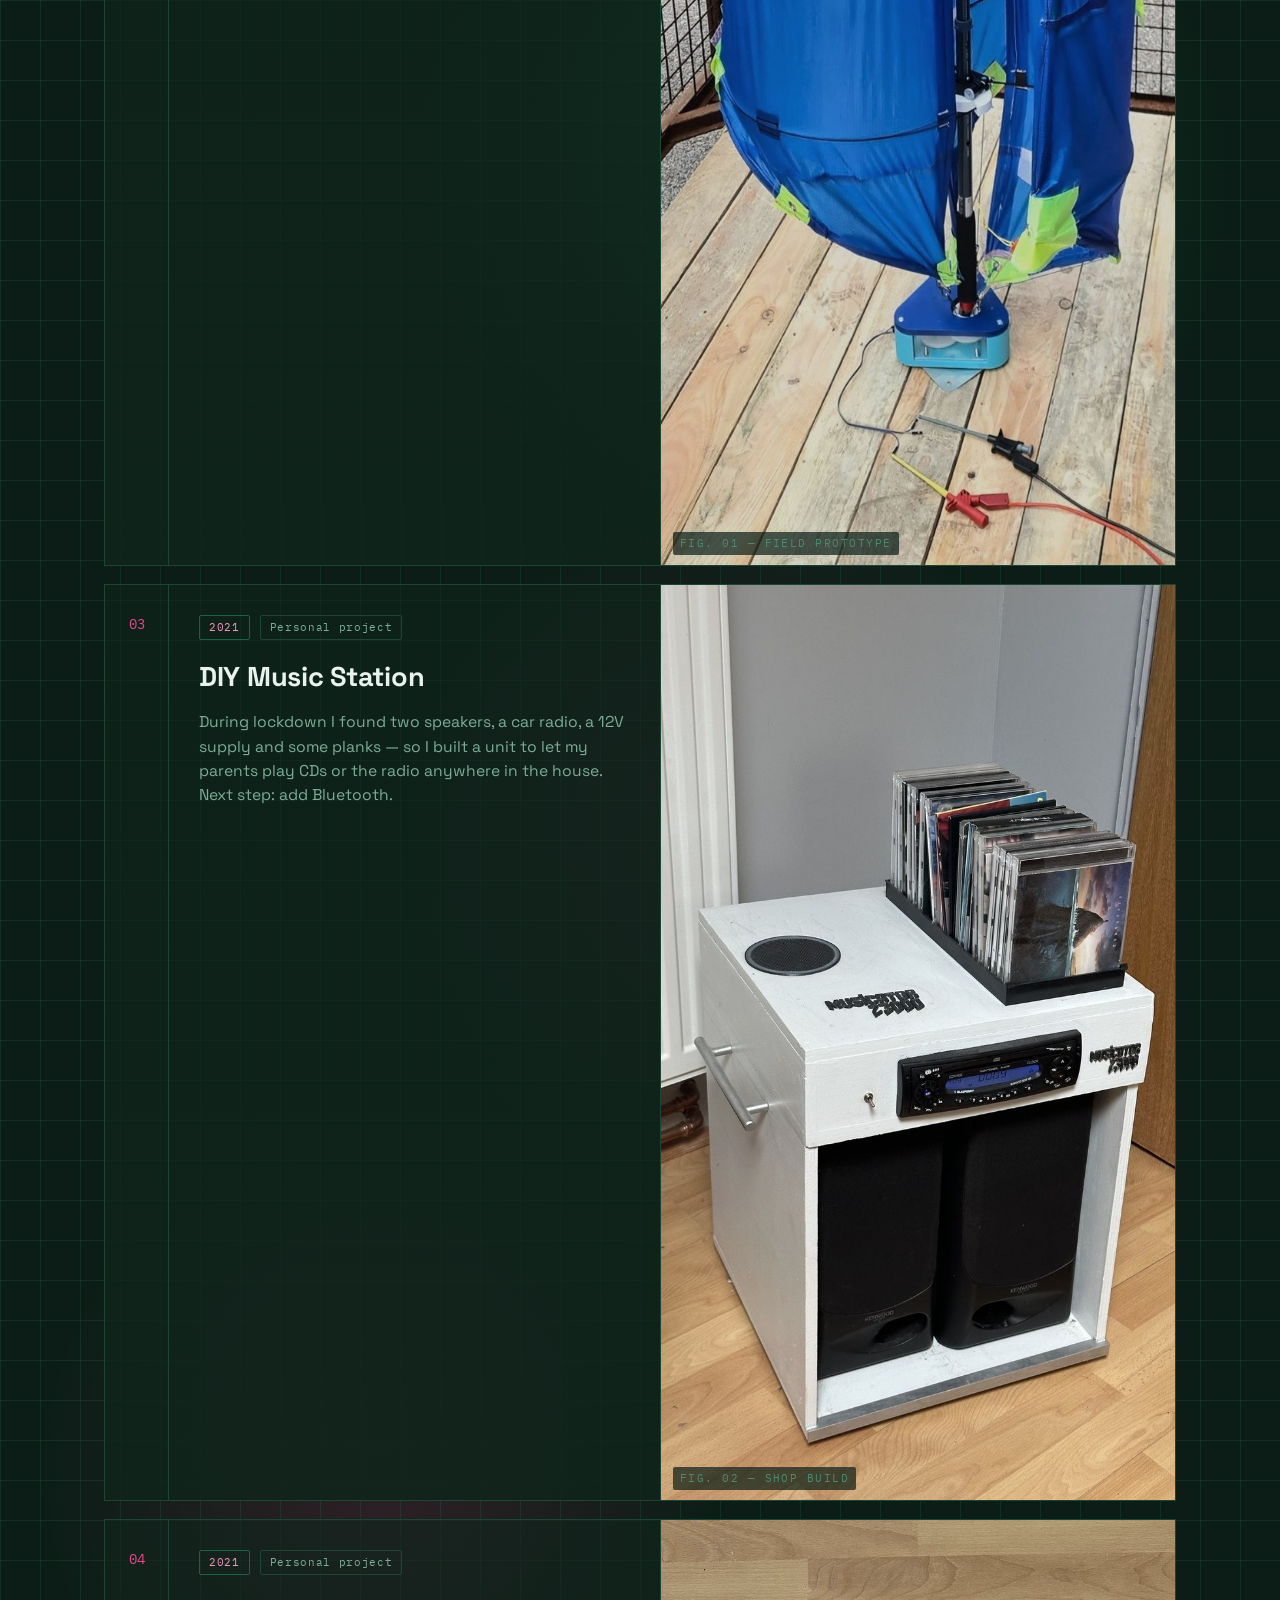
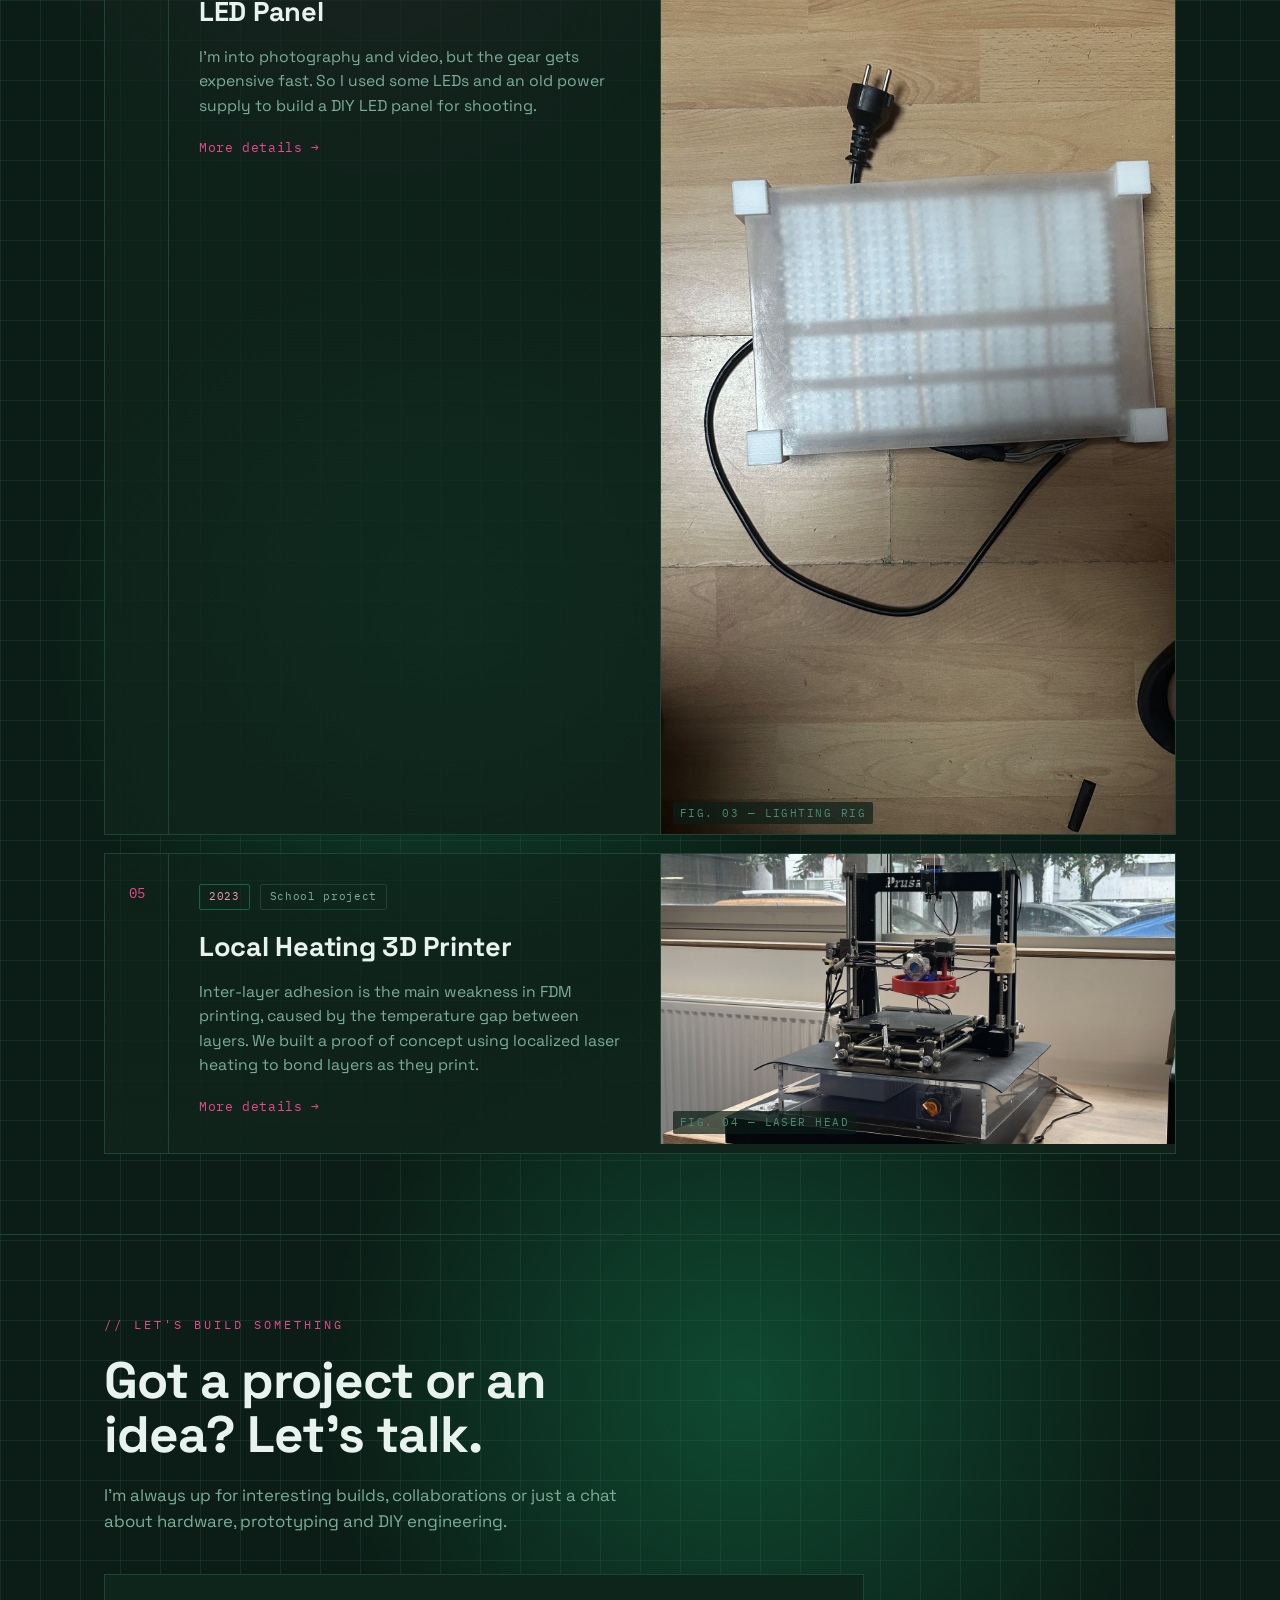
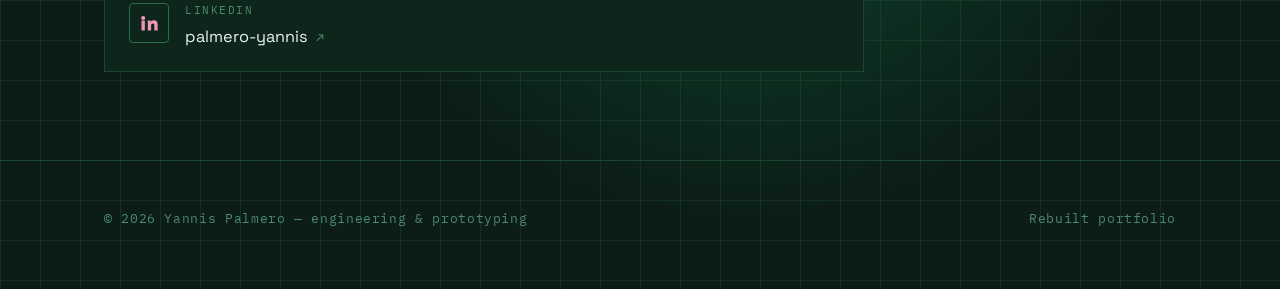
==== commit 1b17b8a7: "Stretch the hero portrait to span eyebrow-to-paragraph, portrait mode Moved the specsheet out of the" ====
--- a/index.html
+++ b/index.html
@@ -27,14 +27,16 @@
       <div class="eyebrow">Portfolio · Mechanical &amp; DIY engineering</div>
       <h1>Things I<br><span>design, build</span><br>&amp; test.</h1>
       <p>A mix of personal builds and school projects — from a hikeable wind turbine to a laser-heated 3D printer. Each one started as a problem and ended on a workbench.</p>
-      <div class="specsheet mono">
-        <div><div class="k">Discipline</div><div class="v">Mech / Elec</div></div>
-        <div><div class="k">Builds</div><div class="v">05</div></div>
-        <div><div class="k">Latest</div><div class="v">2026</div></div>
-        <div><div class="k">Status</div><div class="v">Open to work</div></div>
-      </div>
     </div>
     <img class="hero-portrait" src="img/portrait.jpg" alt="Portrait of Yannis Palmero">
+  </div>
+  <div class="wrap">
+    <div class="specsheet mono">
+      <div><div class="k">Discipline</div><div class="v">Mech / Elec</div></div>
+      <div><div class="k">Builds</div><div class="v">05</div></div>
+      <div><div class="k">Latest</div><div class="v">2026</div></div>
+      <div><div class="k">Status</div><div class="v">Open to work</div></div>
+    </div>
   </div>
 </section>
 
--- a/styles.css
+++ b/styles.css
@@ -74,16 +74,16 @@
 
 /* ---- hero ---- */
 .hero{padding:96px 0 72px}
-.hero-inner{display:grid;grid-template-columns:1fr auto;gap:48px;align-items:center}
-.hero-text{min-width:0}
+.hero-inner{display:grid;grid-template-columns:1fr auto;gap:48px;align-items:stretch}
+.hero-text{min-width:0;display:flex;flex-direction:column;justify-content:center}
 .hero-portrait{
-  width:320px;height:auto;flex:0 0 auto;
+  width:clamp(220px, 28vw, 340px);height:100%;object-fit:cover;
   border:1px solid var(--line);
   filter:grayscale(1);
 }
-@media(max-width:900px){
+@media(max-width:640px){
   .hero-inner{grid-template-columns:1fr}
-  .hero-portrait{width:min(320px, 100%);margin:0 auto}
+  .hero-portrait{width:min(320px, 100%);height:auto;margin:0 auto}
 }
 .eyebrow{font-size:.78rem;letter-spacing:.28em;text-transform:uppercase;color:var(--accent);margin-bottom:22px}
 .hero h1{
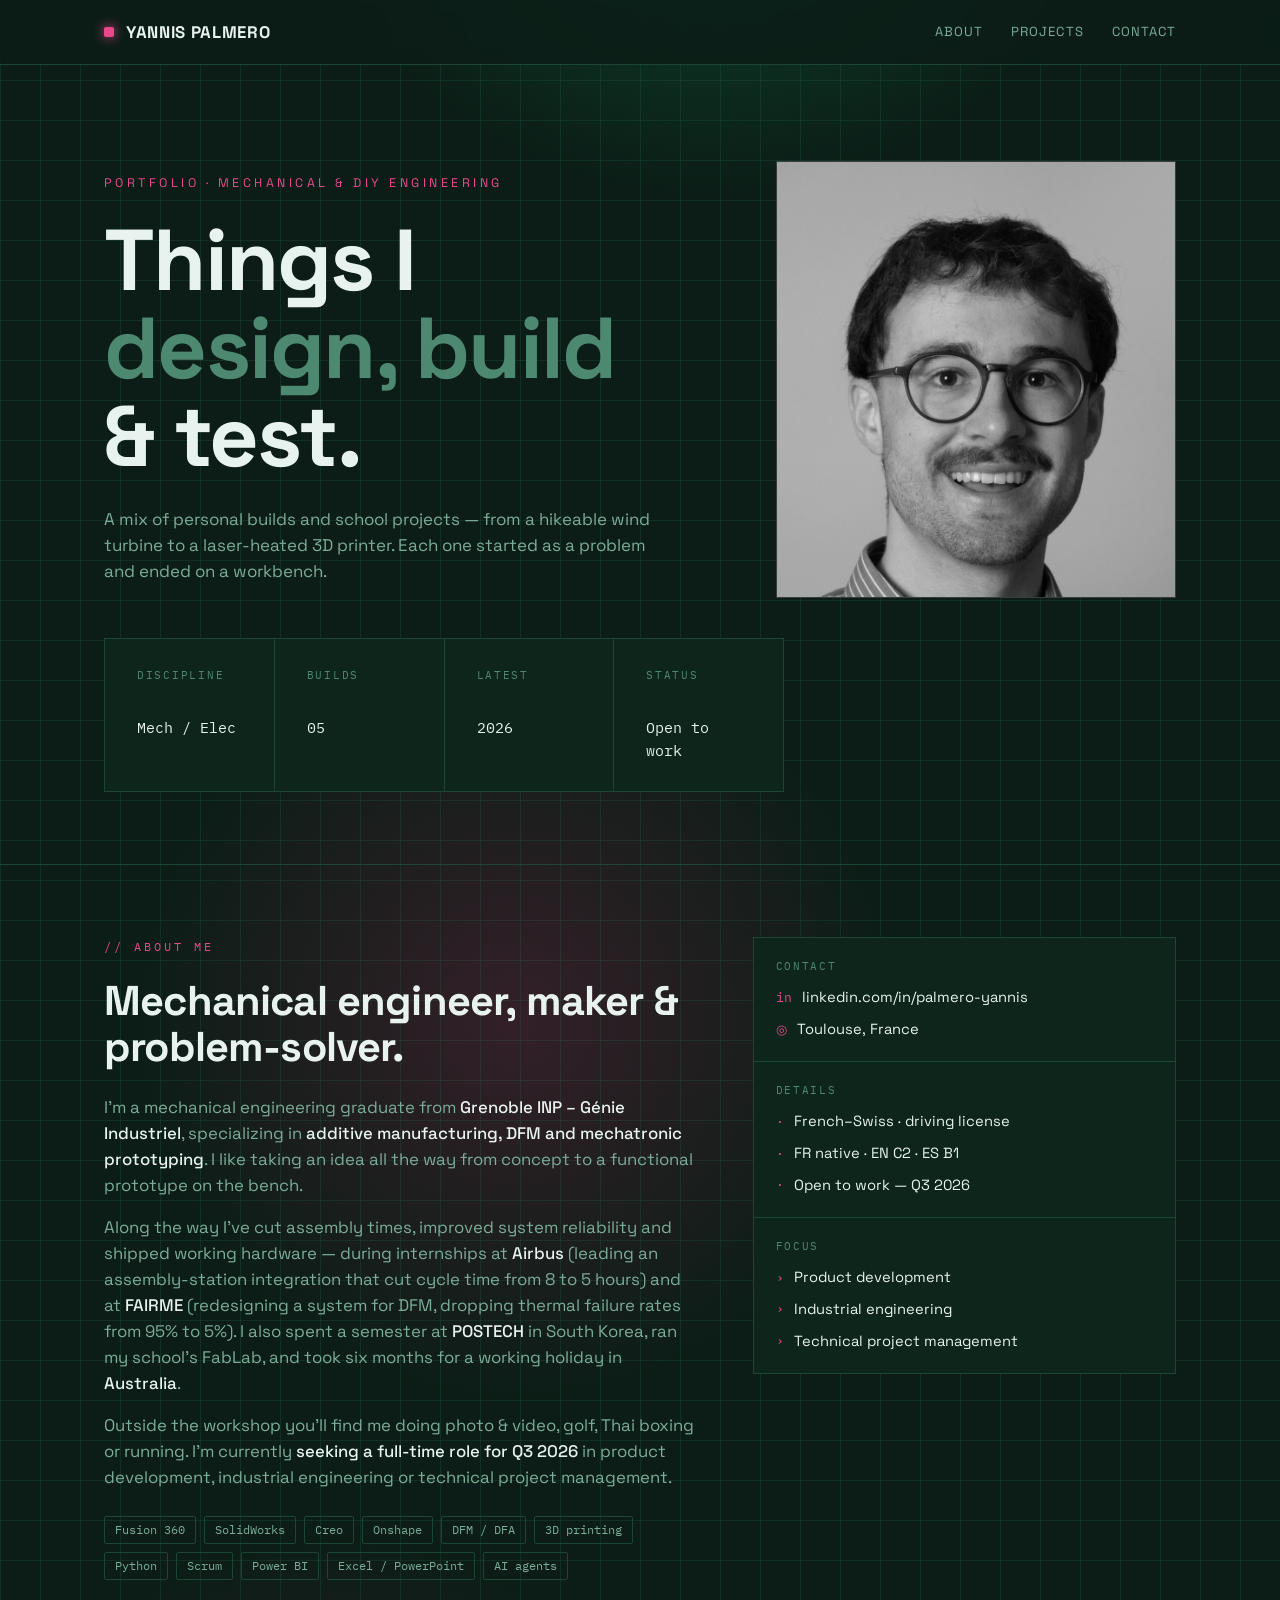
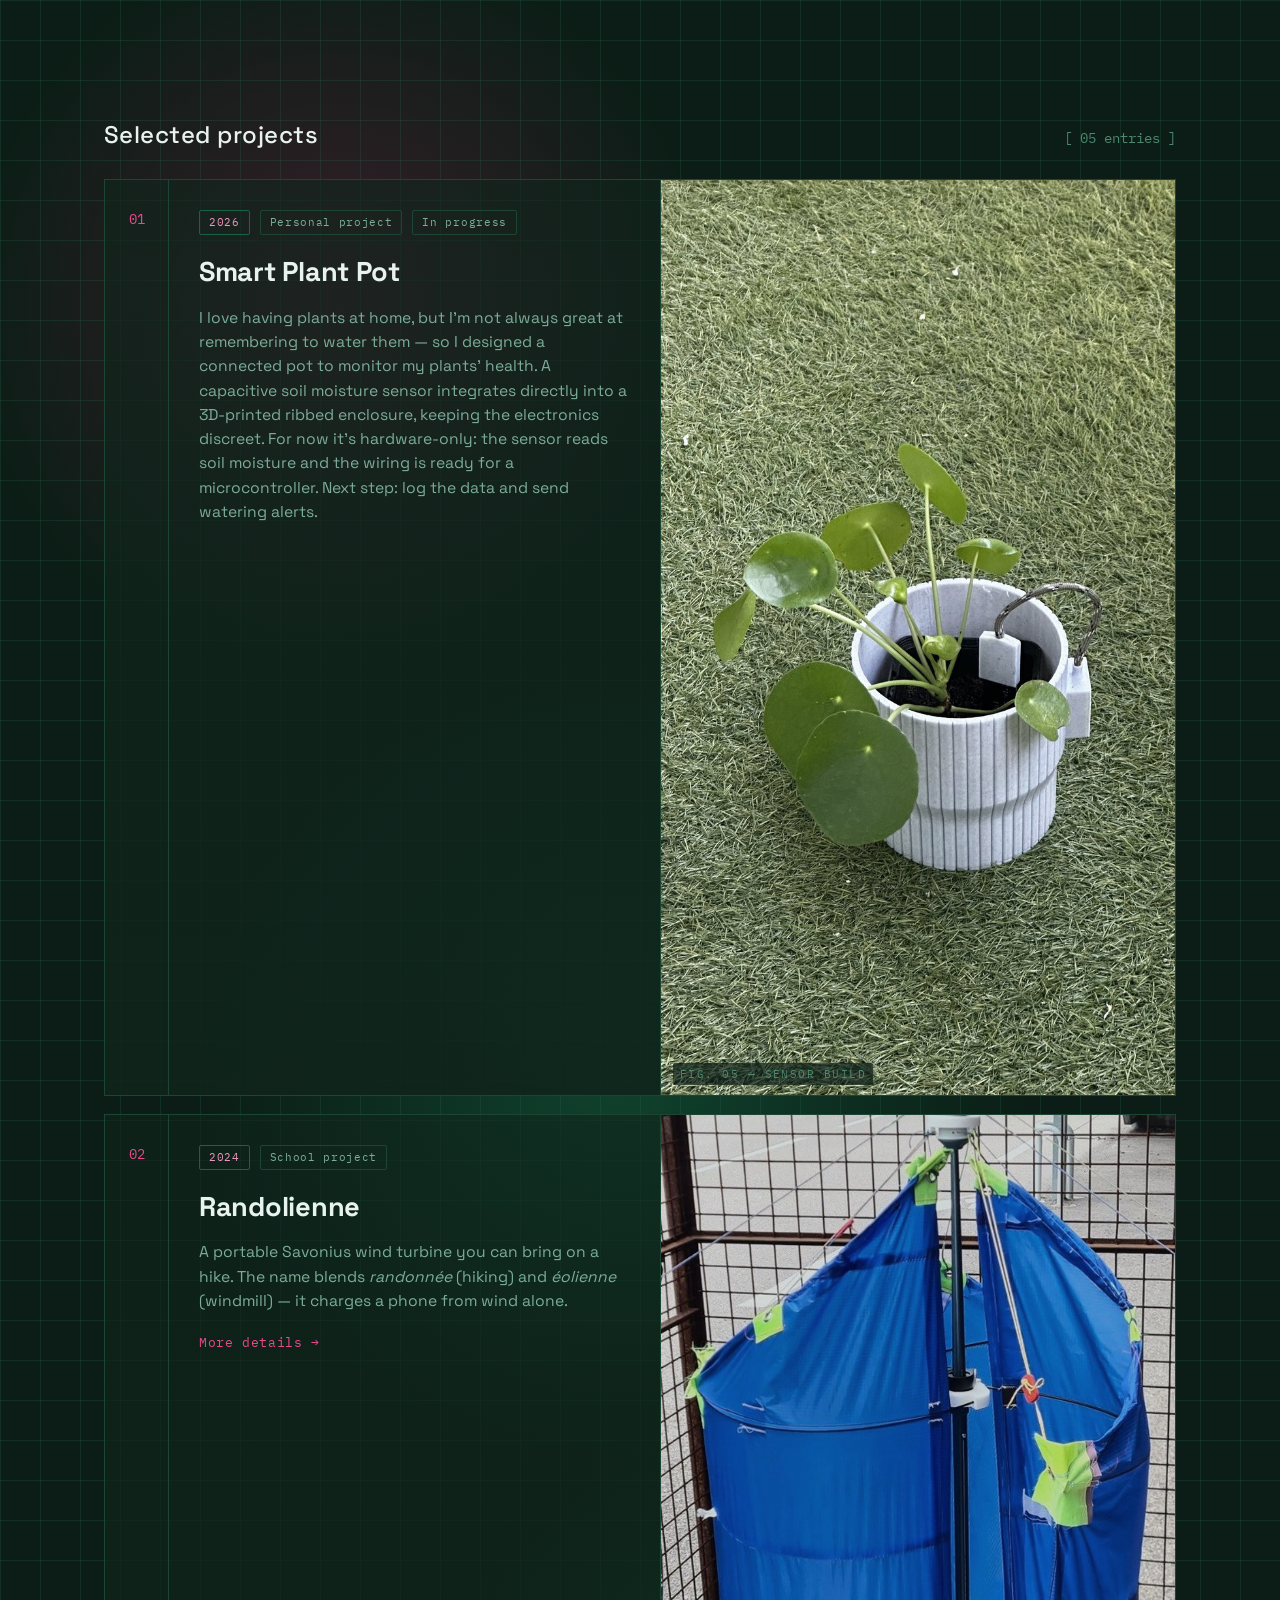
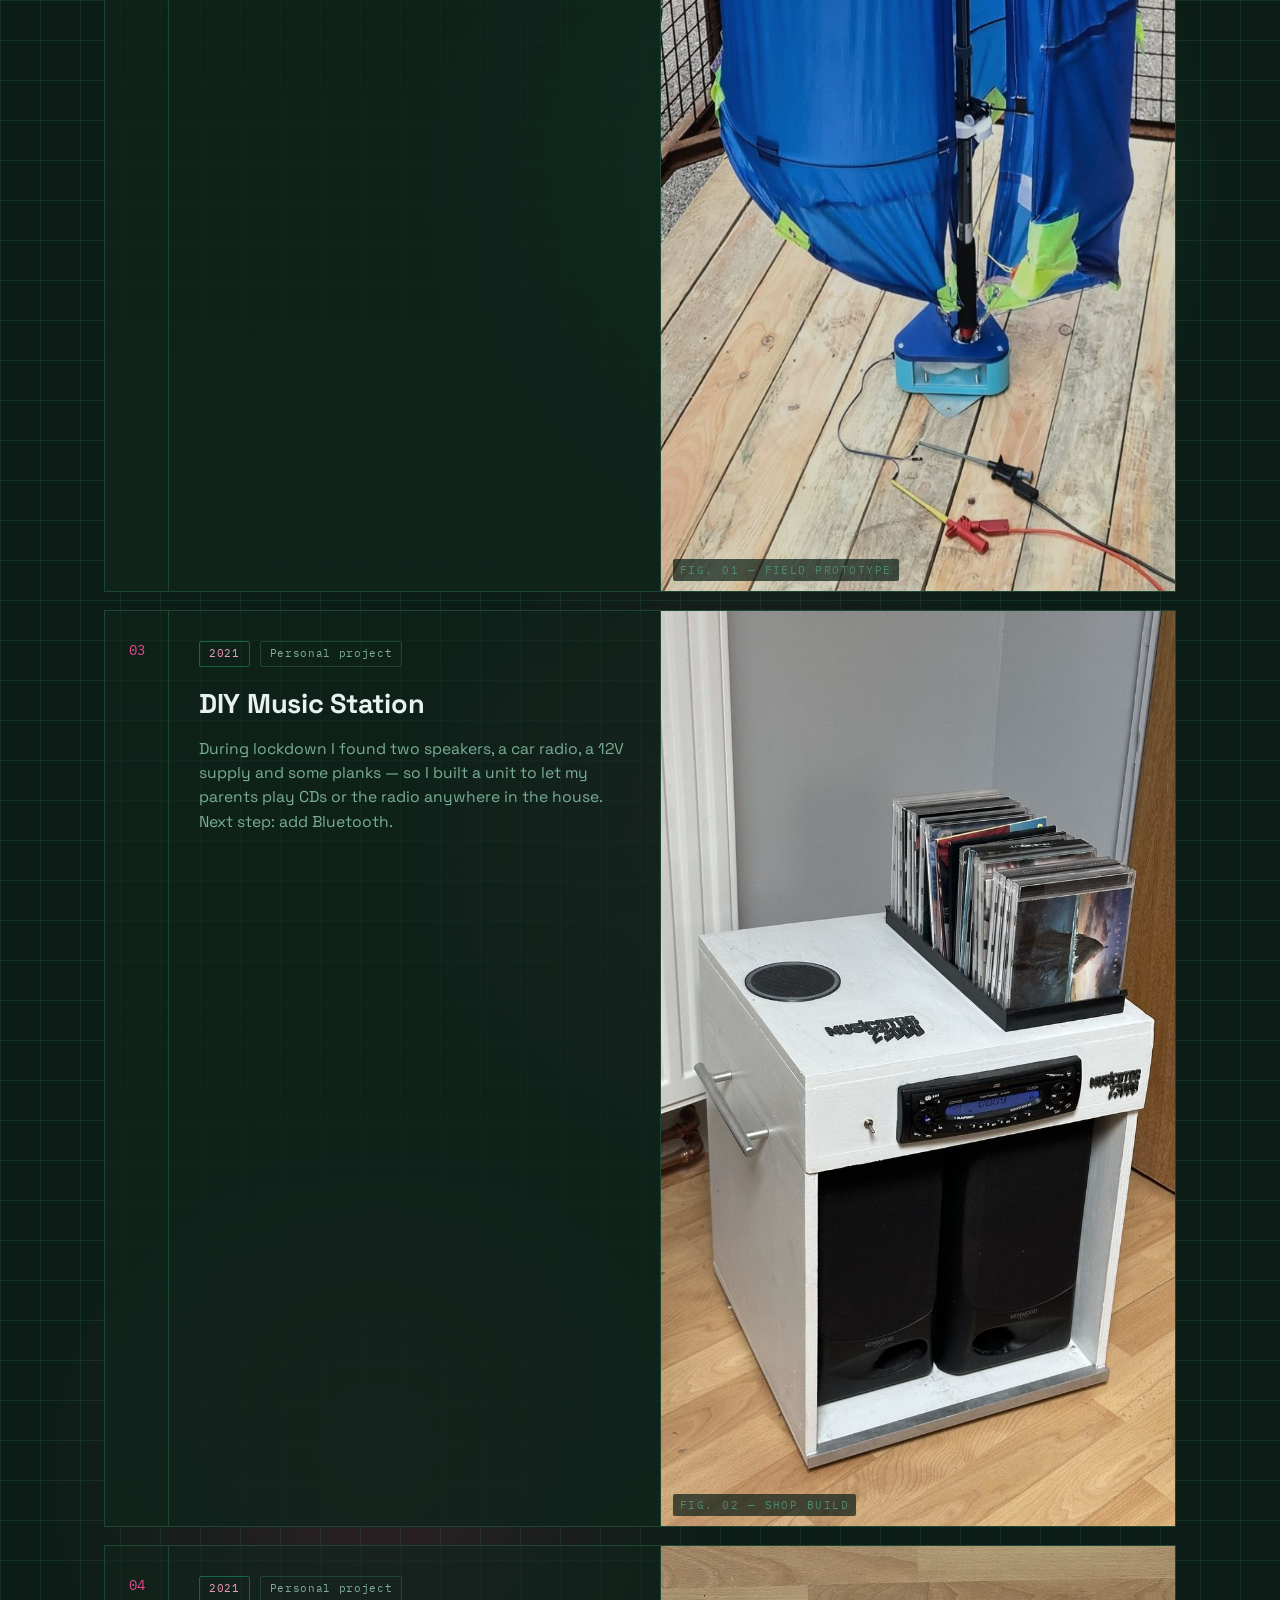
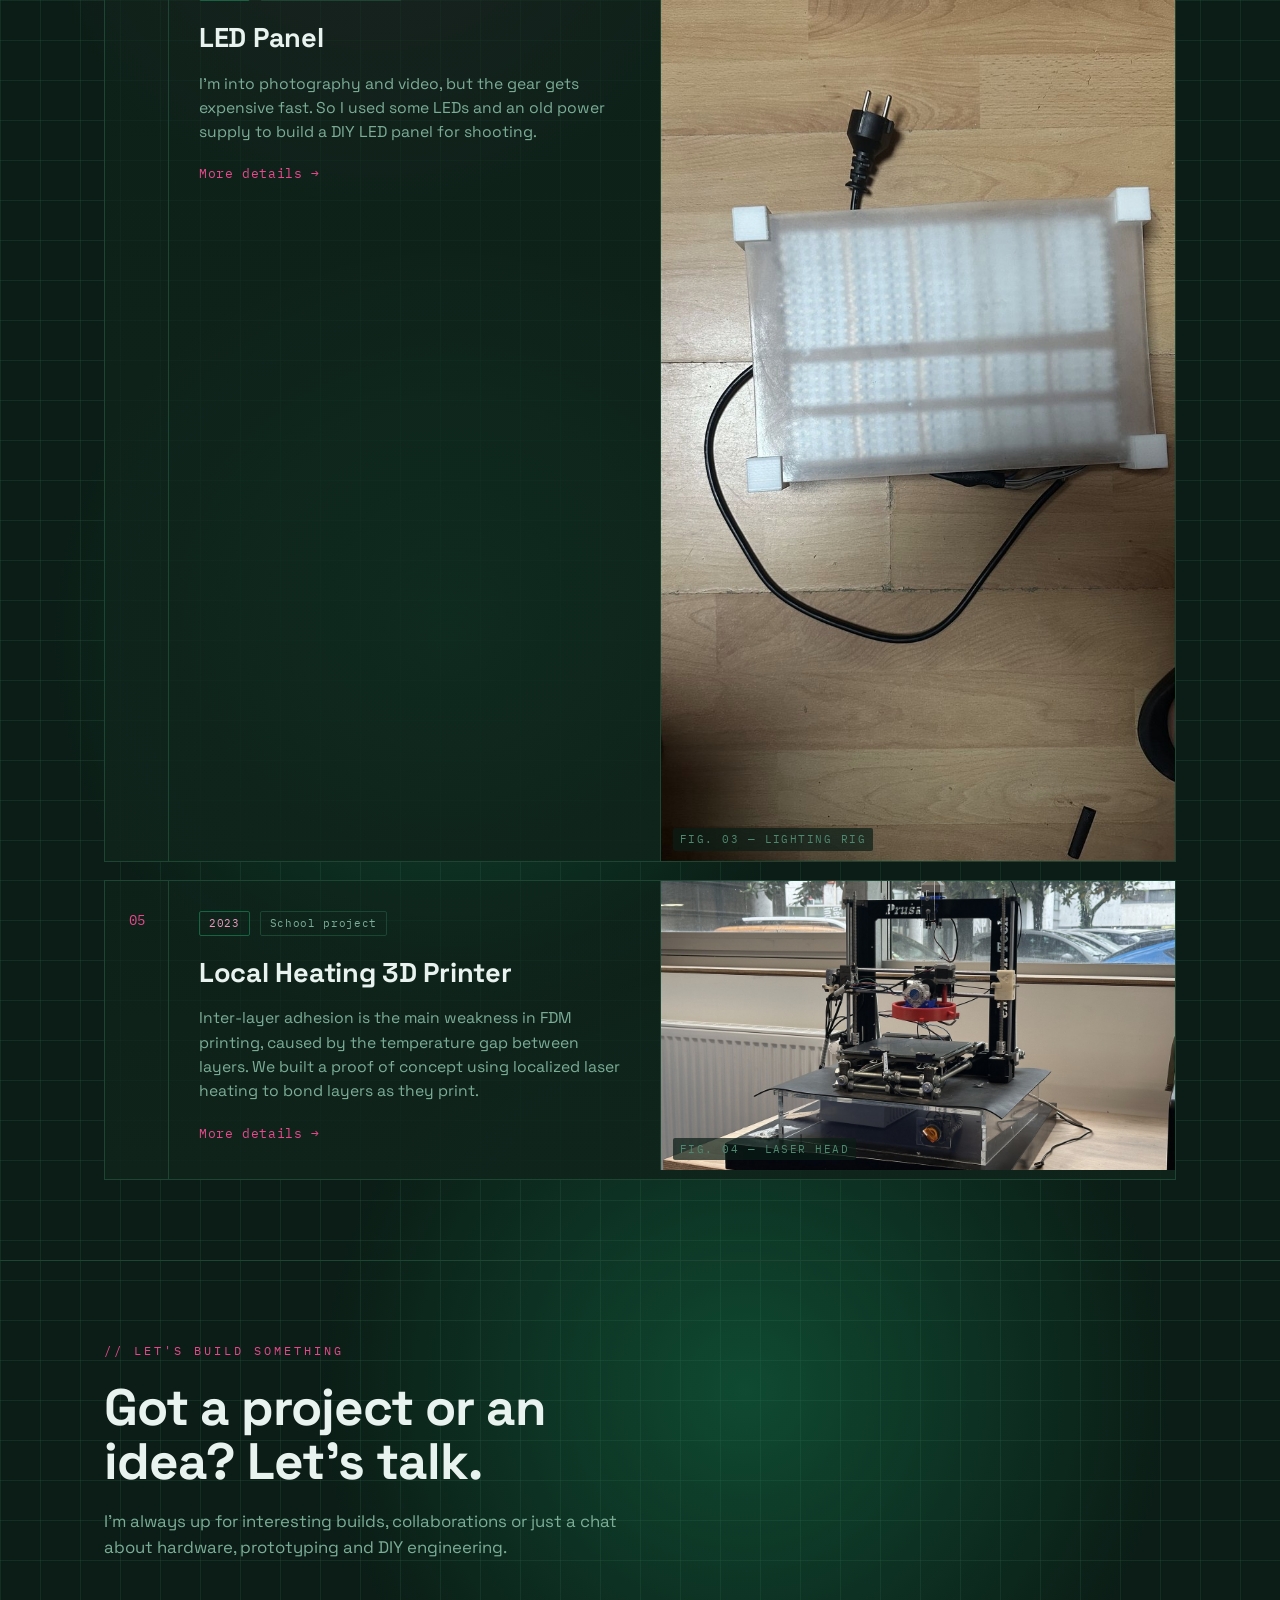
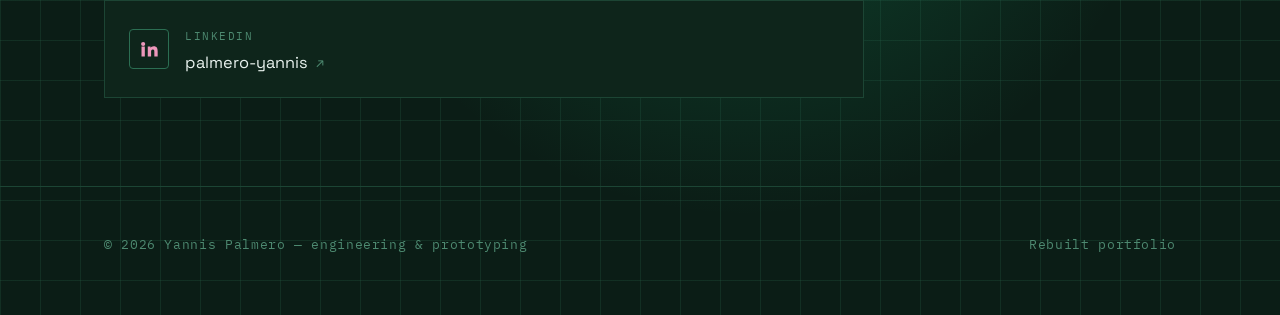
==== commit 3aefa481: "Add cache-busting query strings to styles.css and parallax.js Browser caching kept masking deployed " ====
--- a/index.html
+++ b/index.html
@@ -7,7 +7,7 @@
 <link rel="preconnect" href="https://fonts.googleapis.com">
 <link rel="preconnect" href="https://fonts.gstatic.com" crossorigin>
 <link href="https://fonts.googleapis.com/css2?family=Space+Grotesk:wght@400;500;700&family=IBM+Plex+Mono:wght@400;500&display=swap" rel="stylesheet">
-<link rel="stylesheet" href="styles.css">
+<link rel="stylesheet" href="styles.css?v=1785875265">
 </head>
 <body>
 <header>
@@ -175,6 +175,6 @@
     <div class="mono" style="color:var(--dim)">Rebuilt portfolio</div>
   </div>
 </footer>
-<script src="parallax.js"></script>
+<script src="parallax.js?v=1785875265"></script>
 </body>
 </html>
--- a/styles.css
+++ b/styles.css
@@ -77,7 +77,7 @@
 .hero-inner{display:grid;grid-template-columns:1fr auto;gap:48px;align-items:stretch}
 .hero-text{min-width:0;display:flex;flex-direction:column;justify-content:center}
 .hero-portrait{
-  width:clamp(220px, 28vw, 340px);height:100%;object-fit:cover;
+  width:clamp(260px, 32vw, 400px);height:100%;object-fit:cover;
   border:1px solid var(--line);
   filter:grayscale(1);
 }
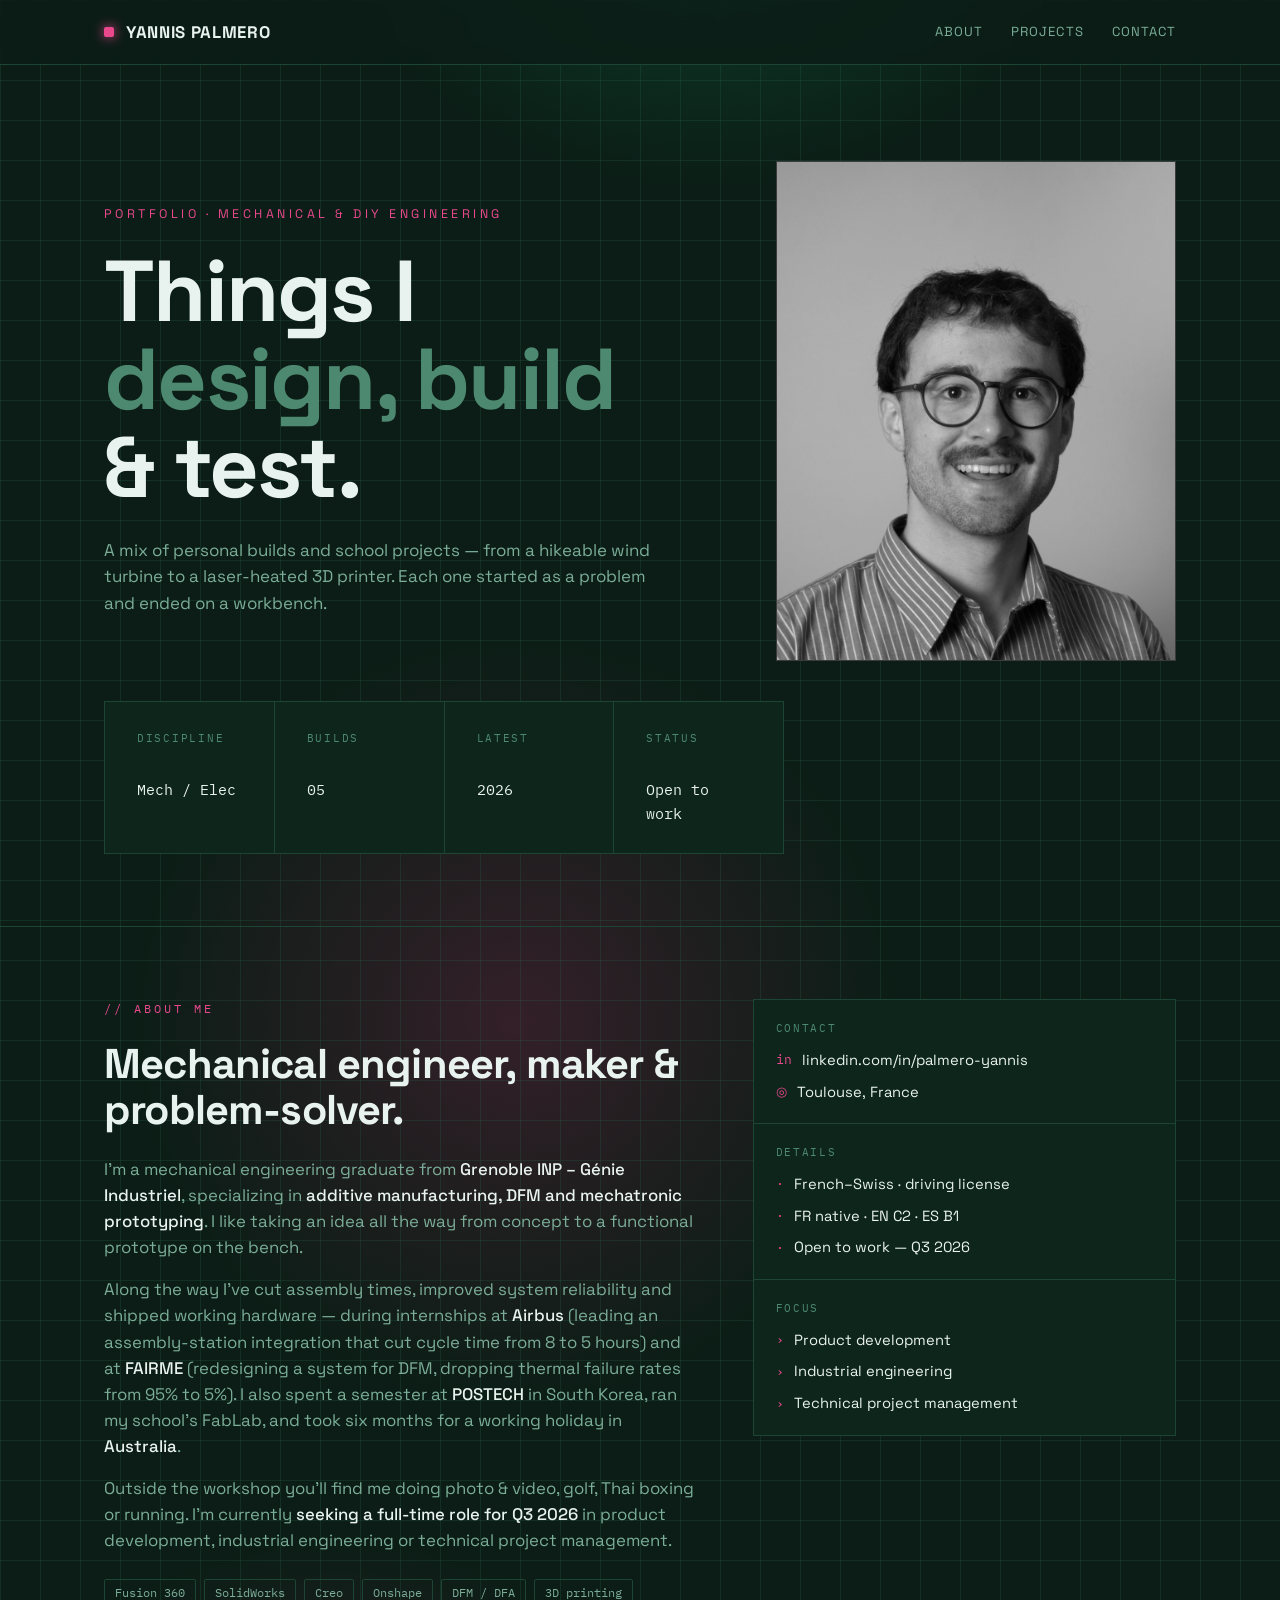
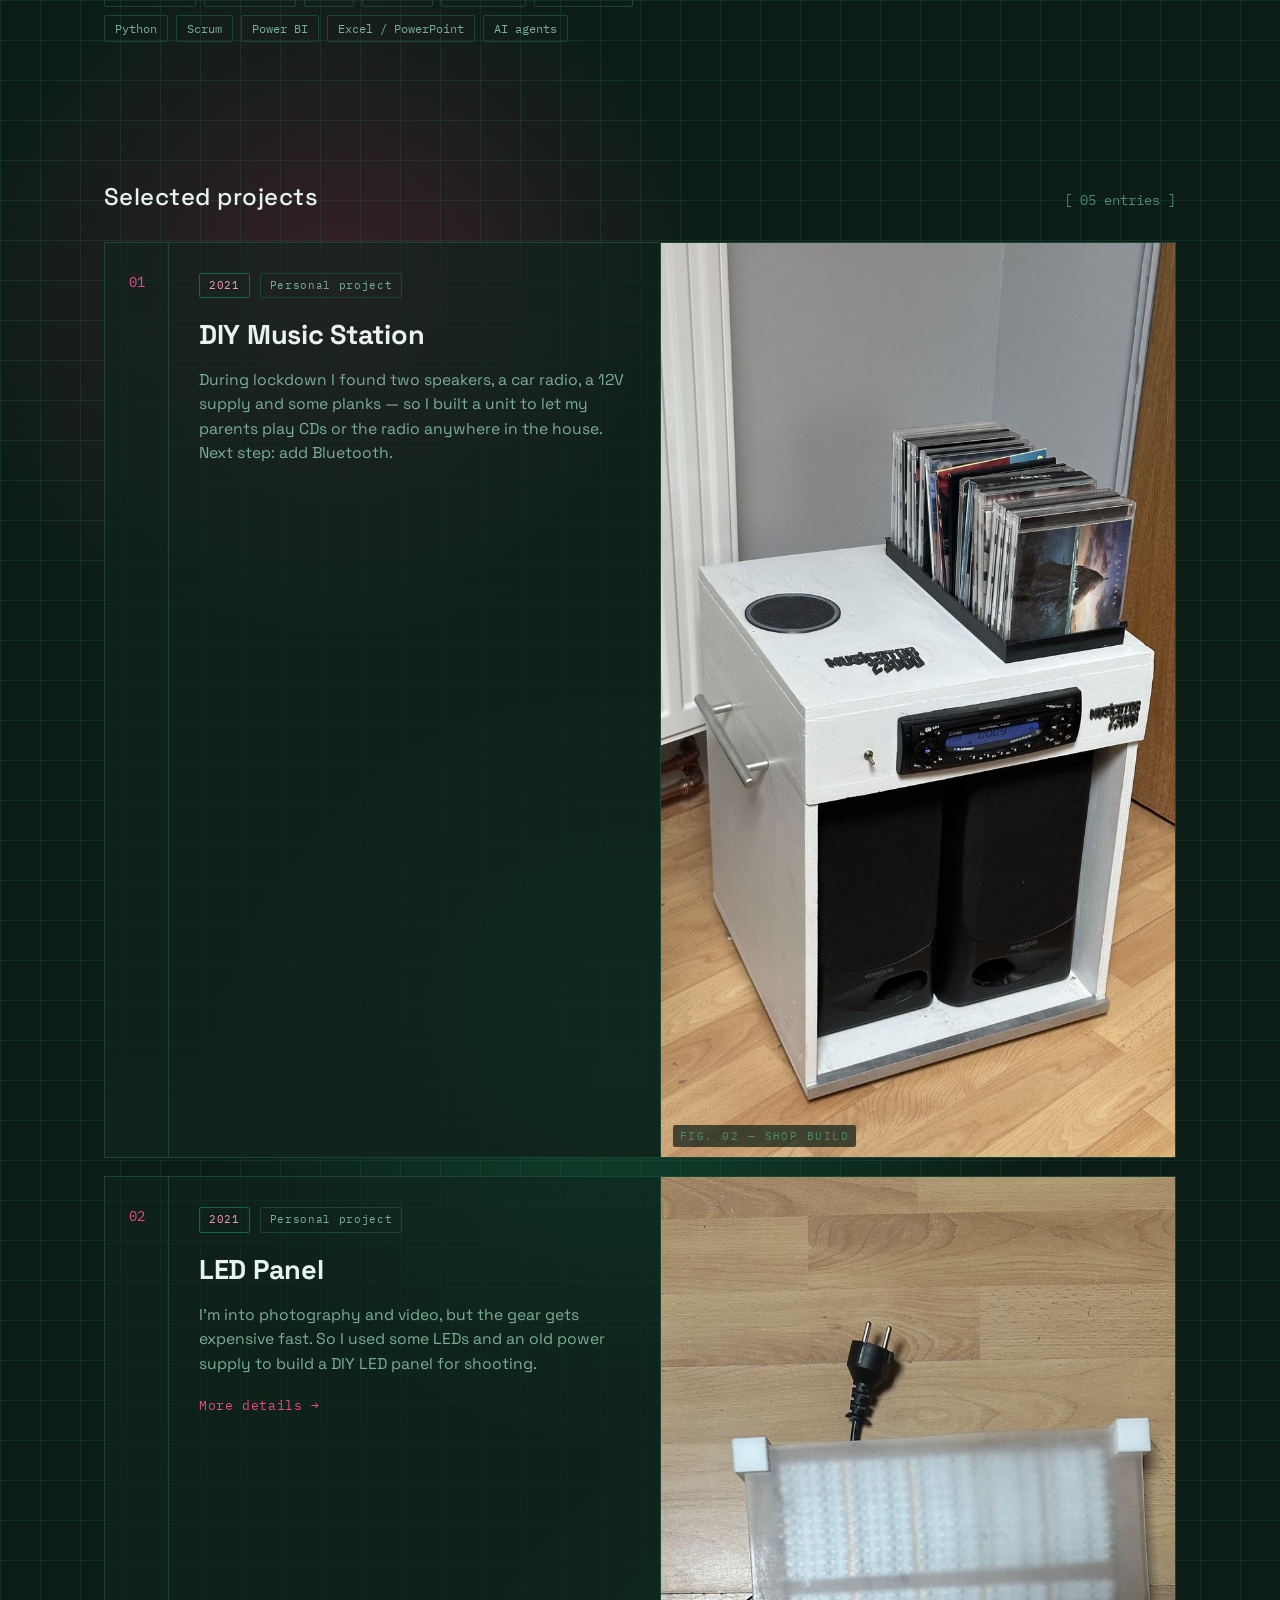
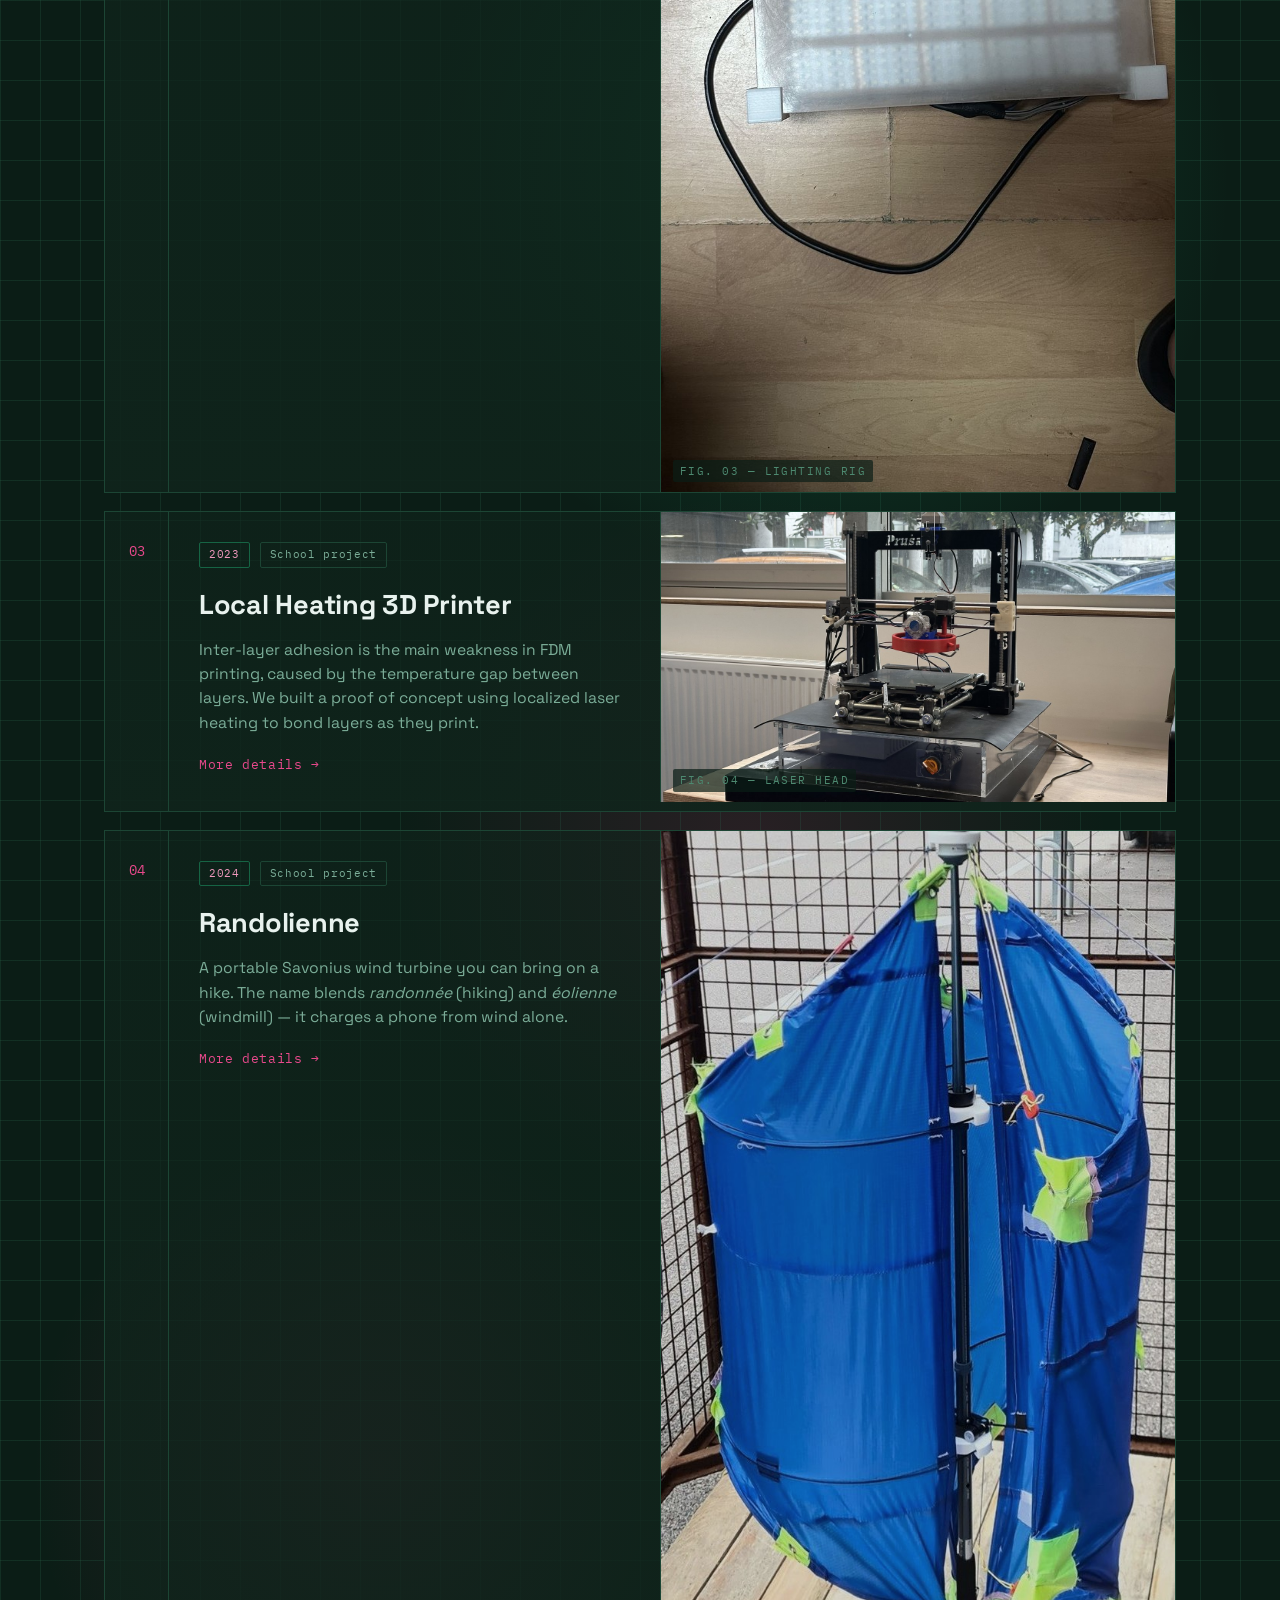
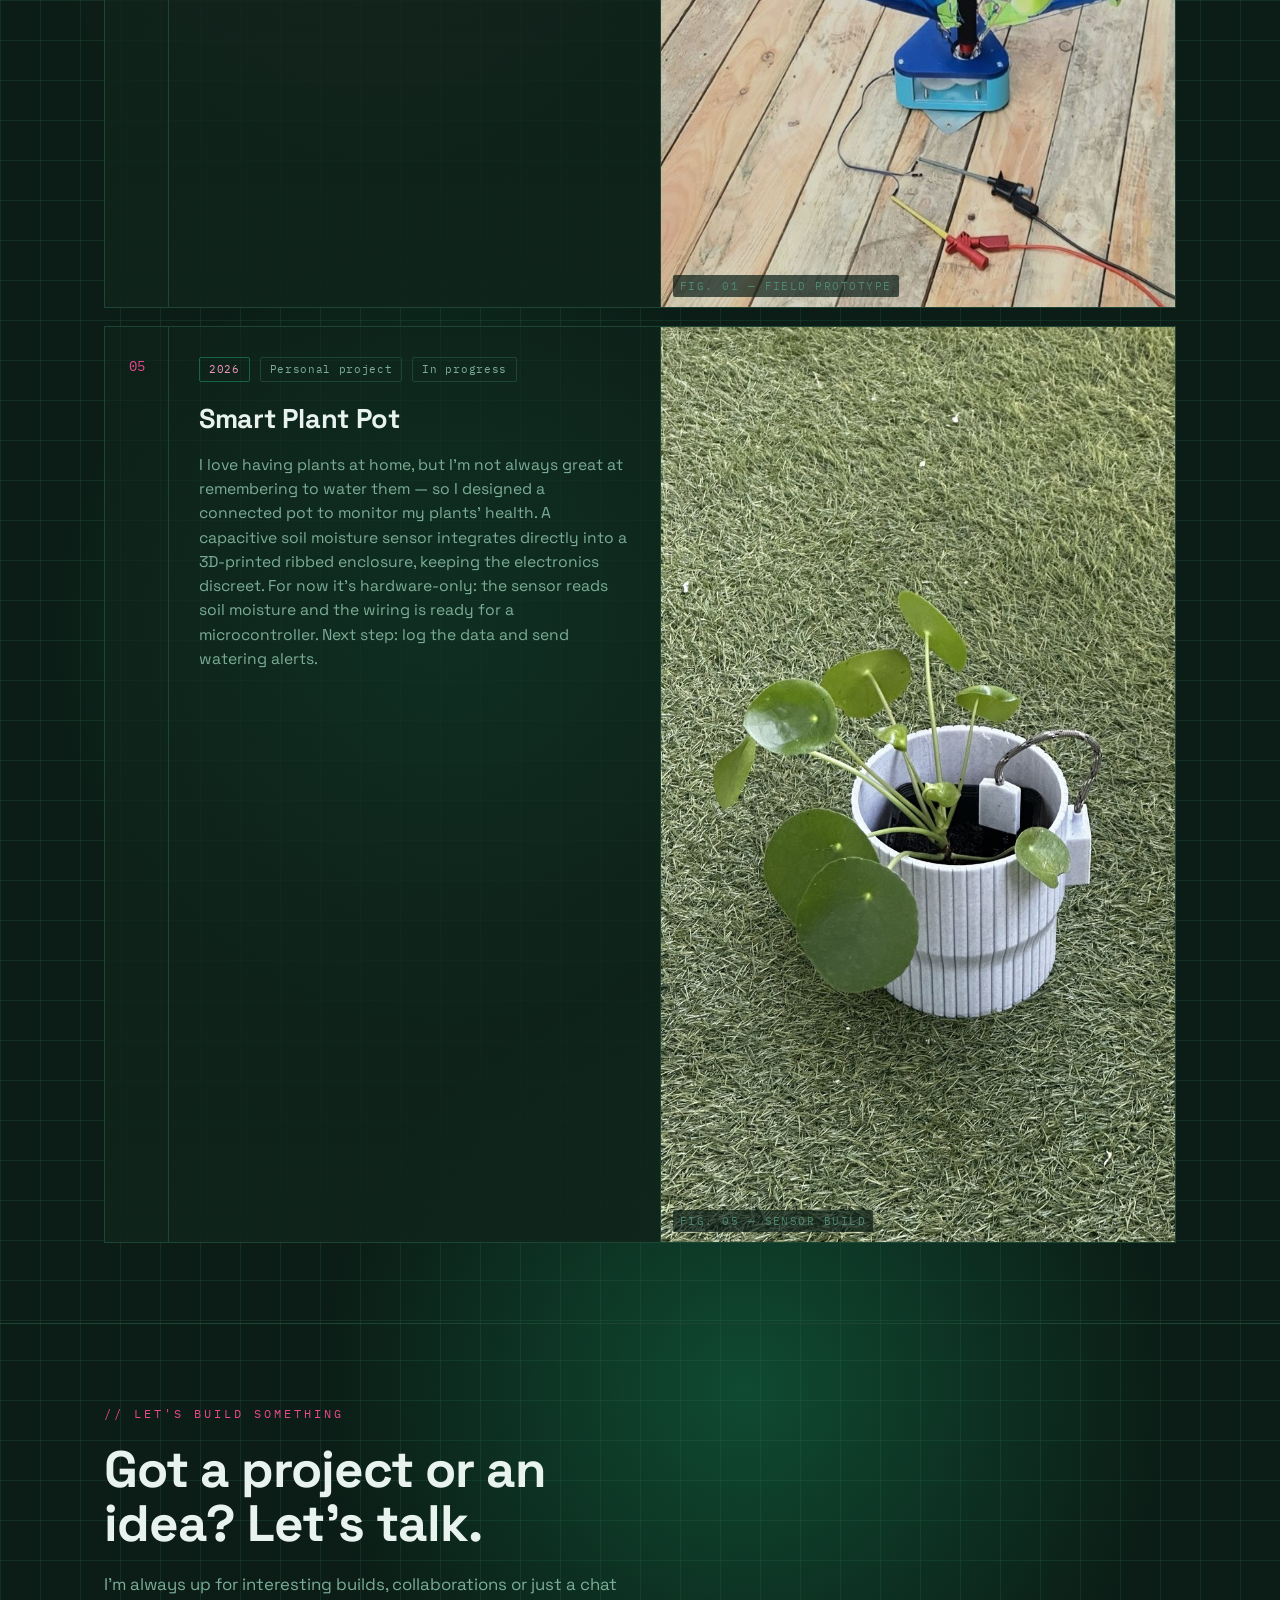
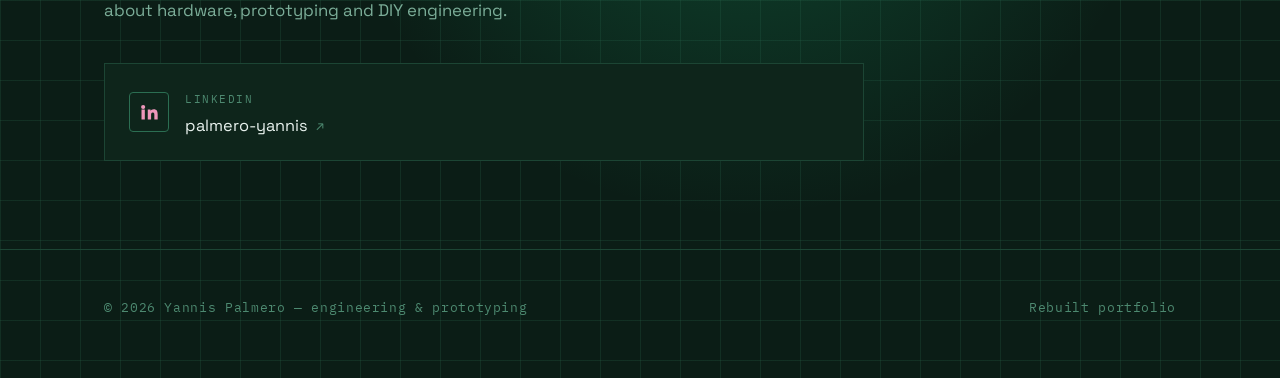
==== commit de2160d2: "Rename portrait to palmero_yannis.jpg, sort projects chronologically New portrait file from a fresh " ====
--- a/index.html
+++ b/index.html
@@ -28,7 +28,7 @@
       <h1>Things I<br><span>design, build</span><br>&amp; test.</h1>
       <p>A mix of personal builds and school projects — from a hikeable wind turbine to a laser-heated 3D printer. Each one started as a problem and ended on a workbench.</p>
     </div>
-    <img class="hero-portrait" src="img/portrait.jpg" alt="Portrait of Yannis Palmero">
+    <img class="hero-portrait" src="img/palmero_yannis.jpg" alt="Portrait of Yannis Palmero">
   </div>
   <div class="wrap">
     <div class="specsheet mono">
@@ -95,16 +95,40 @@
   <div class="card">
     <div class="idx">01</div>
     <div class="body">
-      <div class="tags"><span class="tag year">2026</span><span class="tag">Personal project</span><span class="tag">In progress</span></div>
-      <h3>Smart plant pot</h3>
-      <p>I love having plants at home, but I'm not always great at remembering to water them — so I designed a connected pot to monitor my plants' health. A capacitive soil moisture sensor integrates directly into a 3D-printed ribbed enclosure, keeping the electronics discreet. For now it's hardware-only: the sensor reads soil moisture and the wiring is ready for a microcontroller. Next step: log the data and send watering alerts.</p>
+      <div class="tags"><span class="tag year">2021</span><span class="tag">Personal project</span></div>
+      <h3>DIY music station</h3>
+      <p>During lockdown I found two speakers, a car radio, a 12V supply and some planks — so I built a unit to let my parents play CDs or the radio anywhere in the house. Next step: add Bluetooth.</p>
     </div>
-    <div class="thumb" data-label="FIG. 05 — SENSOR BUILD"><img src="img/plantpot.jpg" alt="Smart plant pot"></div>
+    <div class="thumb" data-label="FIG. 02 — SHOP BUILD"><img src="img/music.jpg" alt="DIY music station"></div>
   </div>
 
   <!-- 02 -->
+  <a class="card" href="led-panel.html">
+    <div class="idx">02</div>
+    <div class="body">
+      <div class="tags"><span class="tag year">2021</span><span class="tag">Personal project</span></div>
+      <h3>LED panel</h3>
+      <p>I'm into photography and video, but the gear gets expensive fast. So I used some LEDs and an old power supply to build a DIY LED panel for shooting.</p>
+      <span class="more">More details</span>
+    </div>
+    <div class="thumb" data-label="FIG. 03 — LIGHTING RIG"><img src="img/led.jpg" alt="DIY LED panel"></div>
+  </a>
+
+  <!-- 03 -->
+  <a class="card" href="local-heating.html">
+    <div class="idx">03</div>
+    <div class="body">
+      <div class="tags"><span class="tag year">2023</span><span class="tag">School project</span></div>
+      <h3>Local heating 3D printer</h3>
+      <p>Inter-layer adhesion is the main weakness in FDM printing, caused by the temperature gap between layers. We built a proof of concept using localized laser heating to bond layers as they print.</p>
+      <span class="more">More details</span>
+    </div>
+    <div class="thumb" data-label="FIG. 04 — LASER HEAD"><img src="img/heating.jpg" alt="Local heating 3D printer"></div>
+  </a>
+
+  <!-- 04 -->
   <a class="card" href="randolienne.html">
-    <div class="idx">02</div>
+    <div class="idx">04</div>
     <div class="body">
       <div class="tags"><span class="tag year">2024</span><span class="tag">School project</span></div>
       <h3>Randolienne</h3>
@@ -114,40 +138,16 @@
     <div class="thumb" data-label="FIG. 01 — FIELD PROTOTYPE"><img src="img/randolienne.jpg" alt="Randolienne wind turbine prototype"></div>
   </a>
 
-  <!-- 03 -->
+  <!-- 05 -->
   <div class="card">
-    <div class="idx">03</div>
-    <div class="body">
-      <div class="tags"><span class="tag year">2021</span><span class="tag">Personal project</span></div>
-      <h3>DIY music station</h3>
-      <p>During lockdown I found two speakers, a car radio, a 12V supply and some planks — so I built a unit to let my parents play CDs or the radio anywhere in the house. Next step: add Bluetooth.</p>
-    </div>
-    <div class="thumb" data-label="FIG. 02 — SHOP BUILD"><img src="img/music.jpg" alt="DIY music station"></div>
-  </div>
-
-  <!-- 04 -->
-  <a class="card" href="led-panel.html">
-    <div class="idx">04</div>
-    <div class="body">
-      <div class="tags"><span class="tag year">2021</span><span class="tag">Personal project</span></div>
-      <h3>LED panel</h3>
-      <p>I'm into photography and video, but the gear gets expensive fast. So I used some LEDs and an old power supply to build a DIY LED panel for shooting.</p>
-      <span class="more">More details</span>
-    </div>
-    <div class="thumb" data-label="FIG. 03 — LIGHTING RIG"><img src="img/led.jpg" alt="DIY LED panel"></div>
-  </a>
-
-  <!-- 05 -->
-  <a class="card" href="local-heating.html">
     <div class="idx">05</div>
     <div class="body">
-      <div class="tags"><span class="tag year">2023</span><span class="tag">School project</span></div>
-      <h3>Local heating 3D printer</h3>
-      <p>Inter-layer adhesion is the main weakness in FDM printing, caused by the temperature gap between layers. We built a proof of concept using localized laser heating to bond layers as they print.</p>
-      <span class="more">More details</span>
+      <div class="tags"><span class="tag year">2026</span><span class="tag">Personal project</span><span class="tag">In progress</span></div>
+      <h3>Smart plant pot</h3>
+      <p>I love having plants at home, but I'm not always great at remembering to water them — so I designed a connected pot to monitor my plants' health. A capacitive soil moisture sensor integrates directly into a 3D-printed ribbed enclosure, keeping the electronics discreet. For now it's hardware-only: the sensor reads soil moisture and the wiring is ready for a microcontroller. Next step: log the data and send watering alerts.</p>
     </div>
-    <div class="thumb" data-label="FIG. 04 — LASER HEAD"><img src="img/heating.jpg" alt="Local heating 3D printer"></div>
-  </a>
+    <div class="thumb" data-label="FIG. 05 — SENSOR BUILD"><img src="img/plantpot.jpg" alt="Smart plant pot"></div>
+  </div>
 </main>
 
 <section class="contact" id="contact">
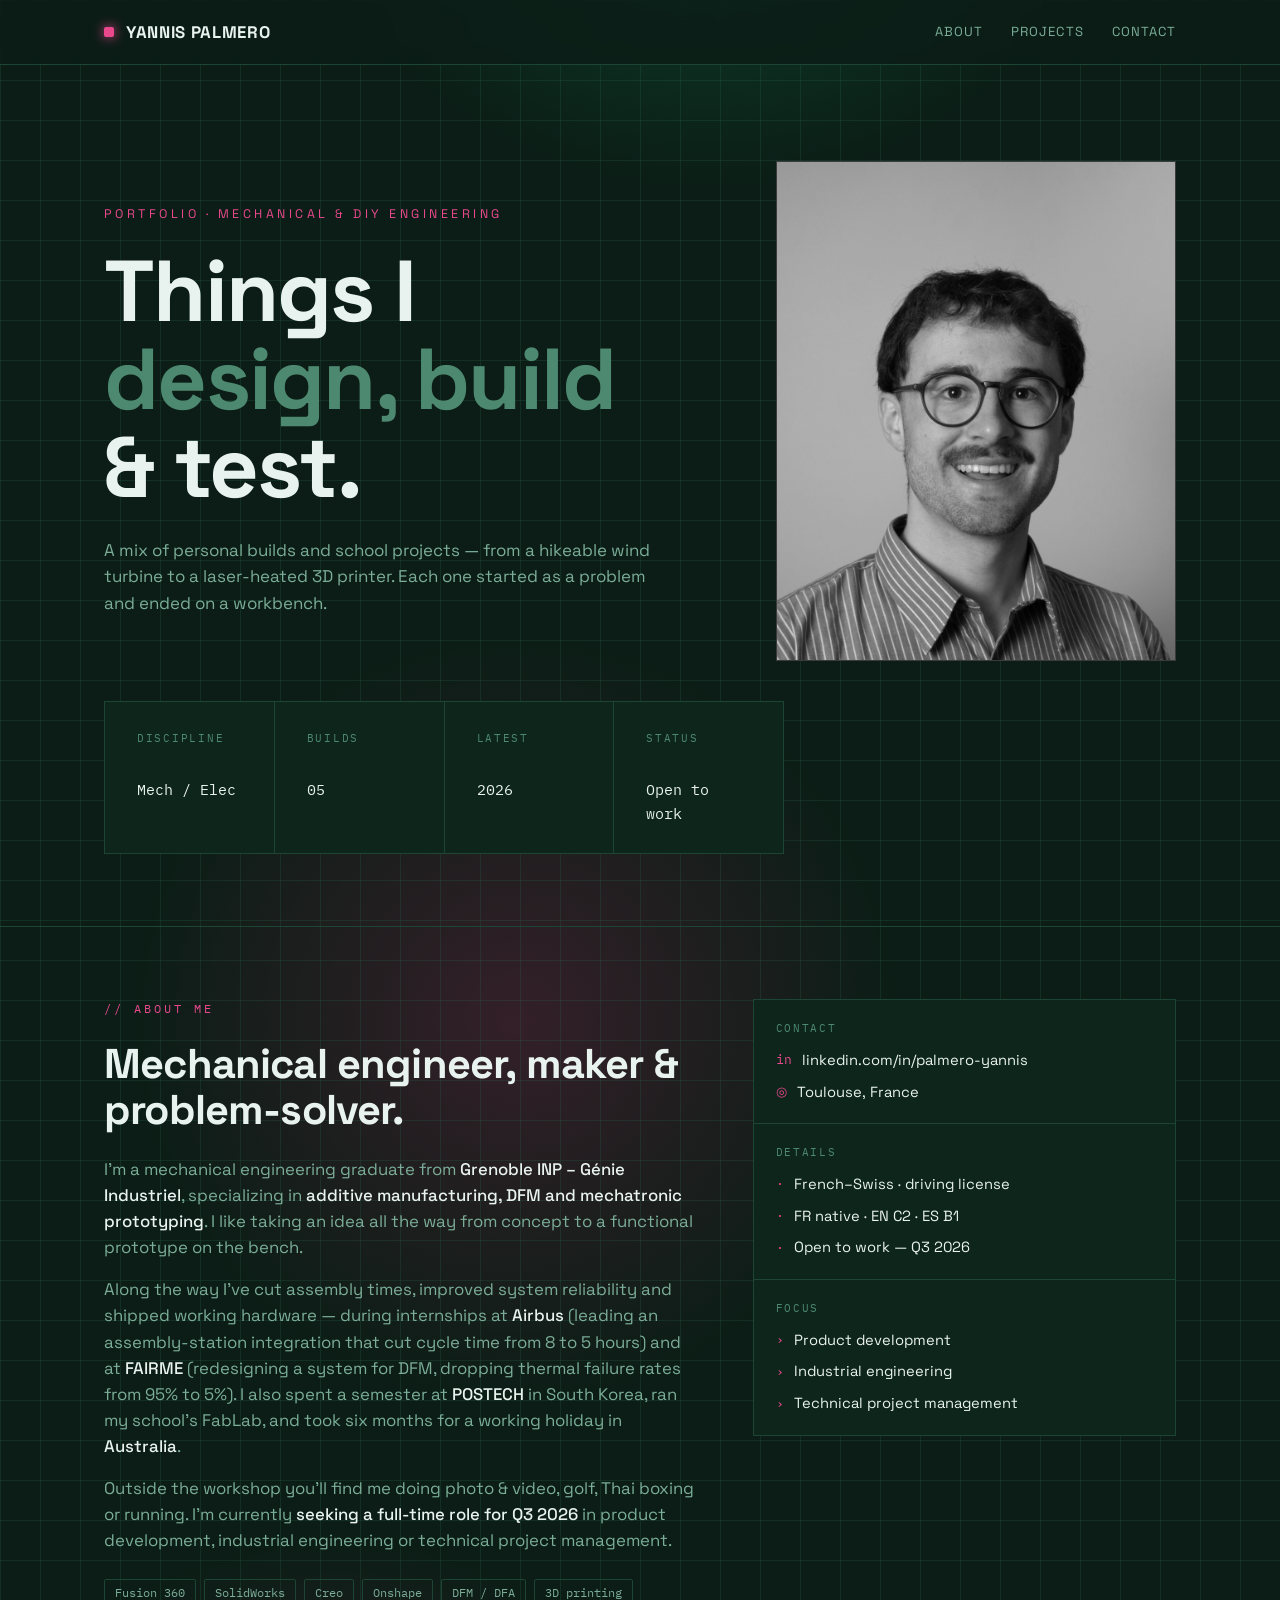
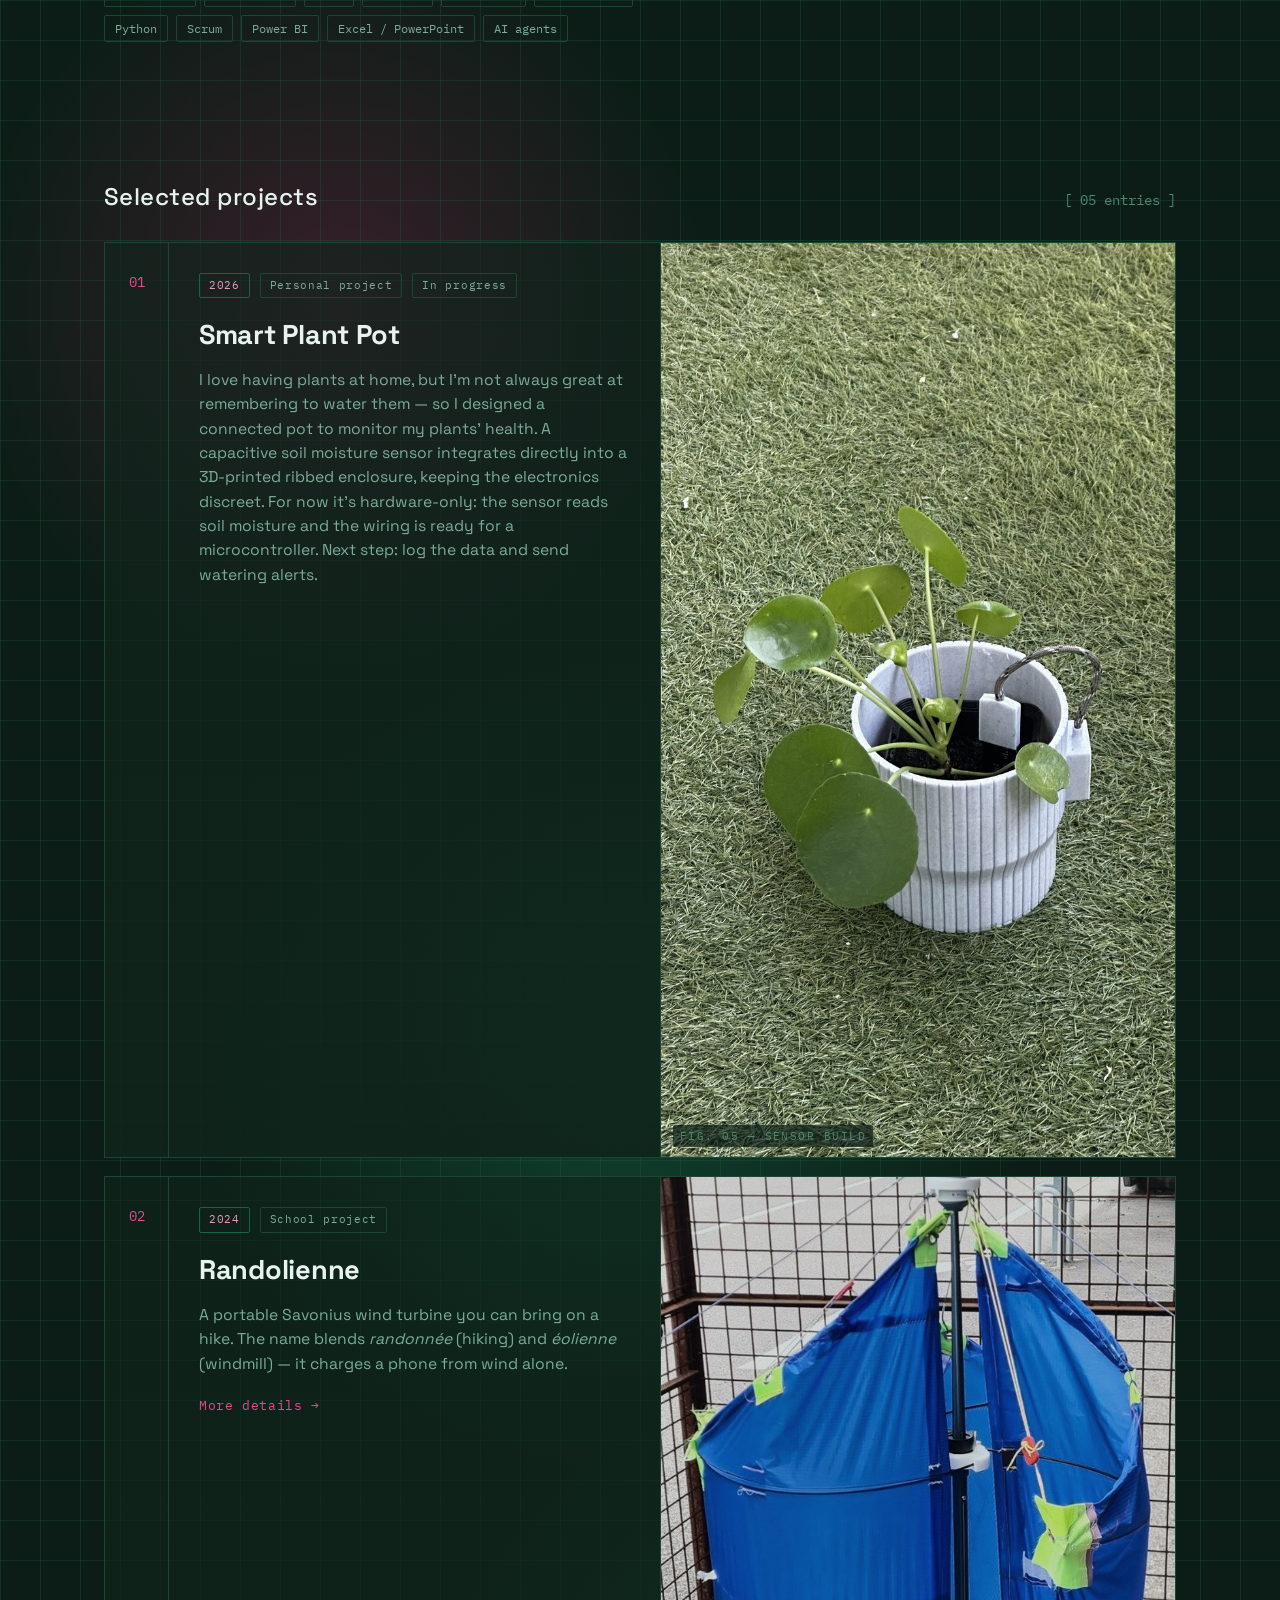
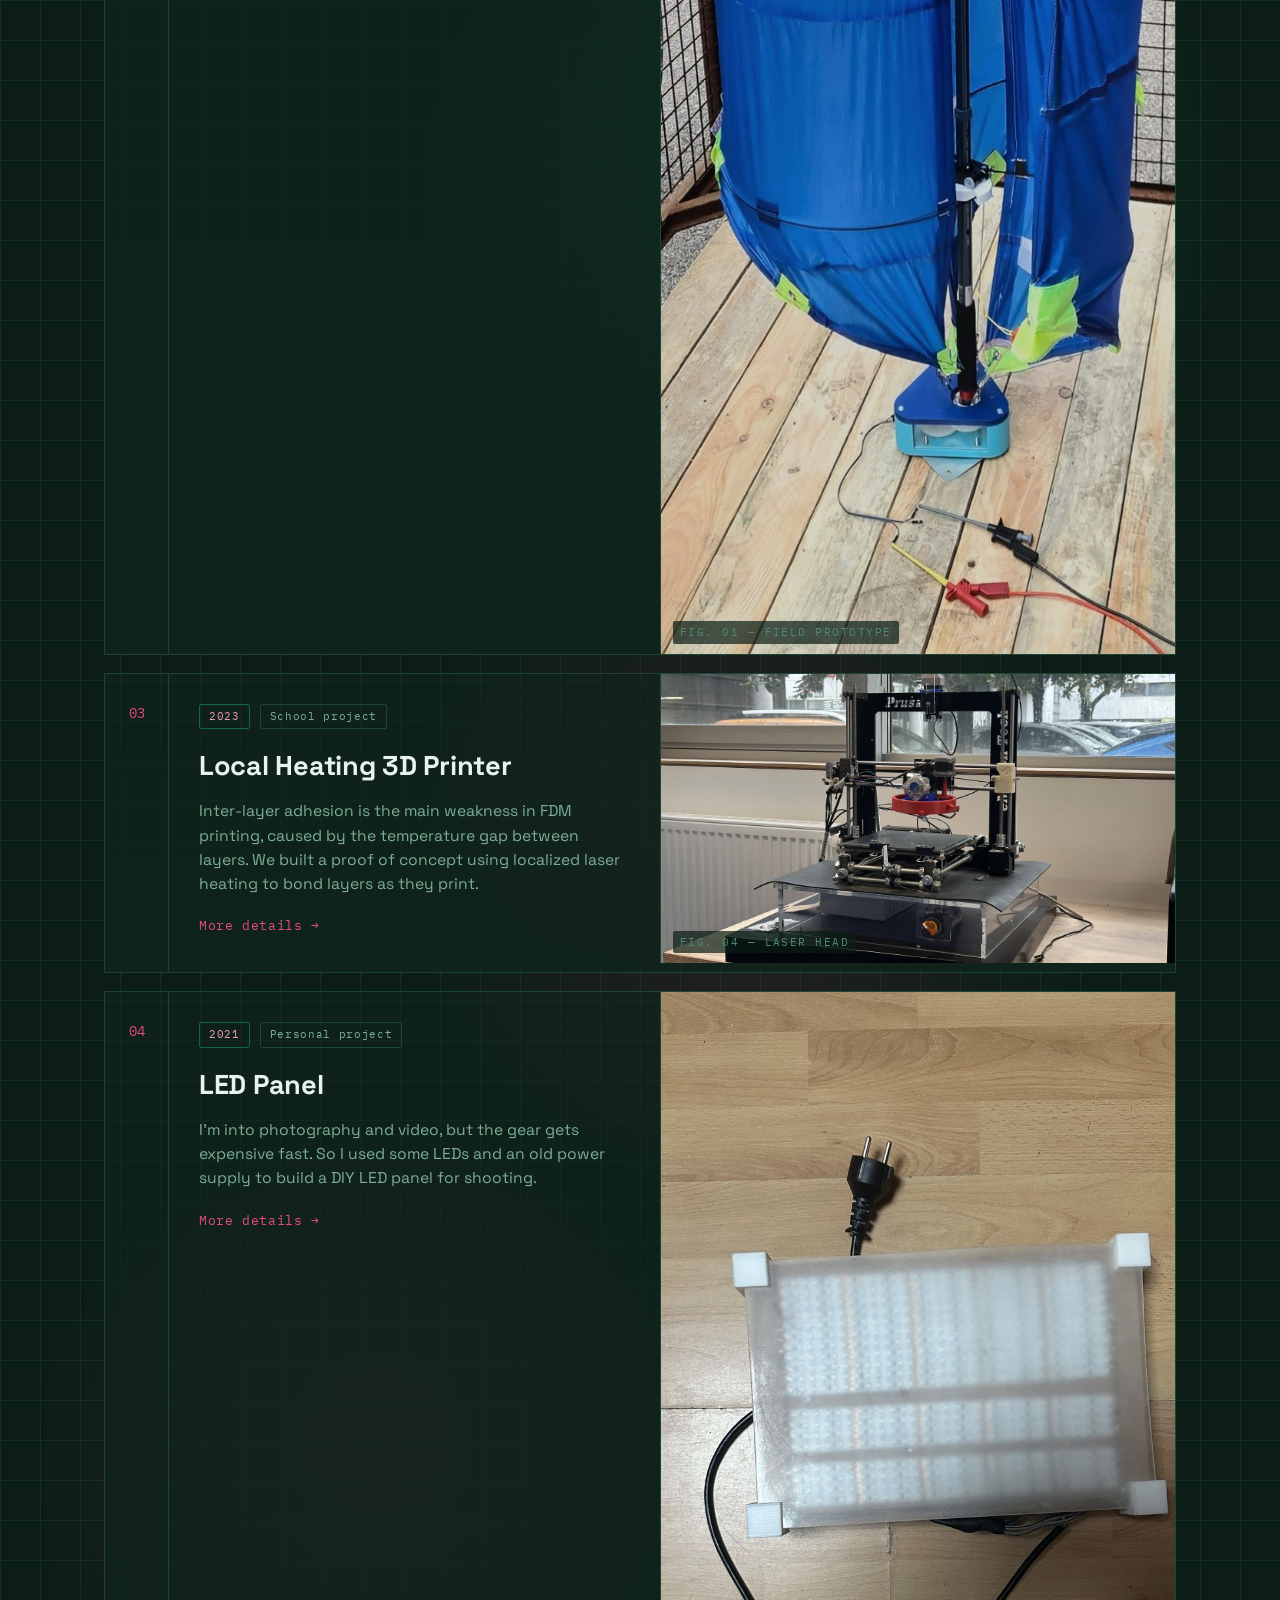
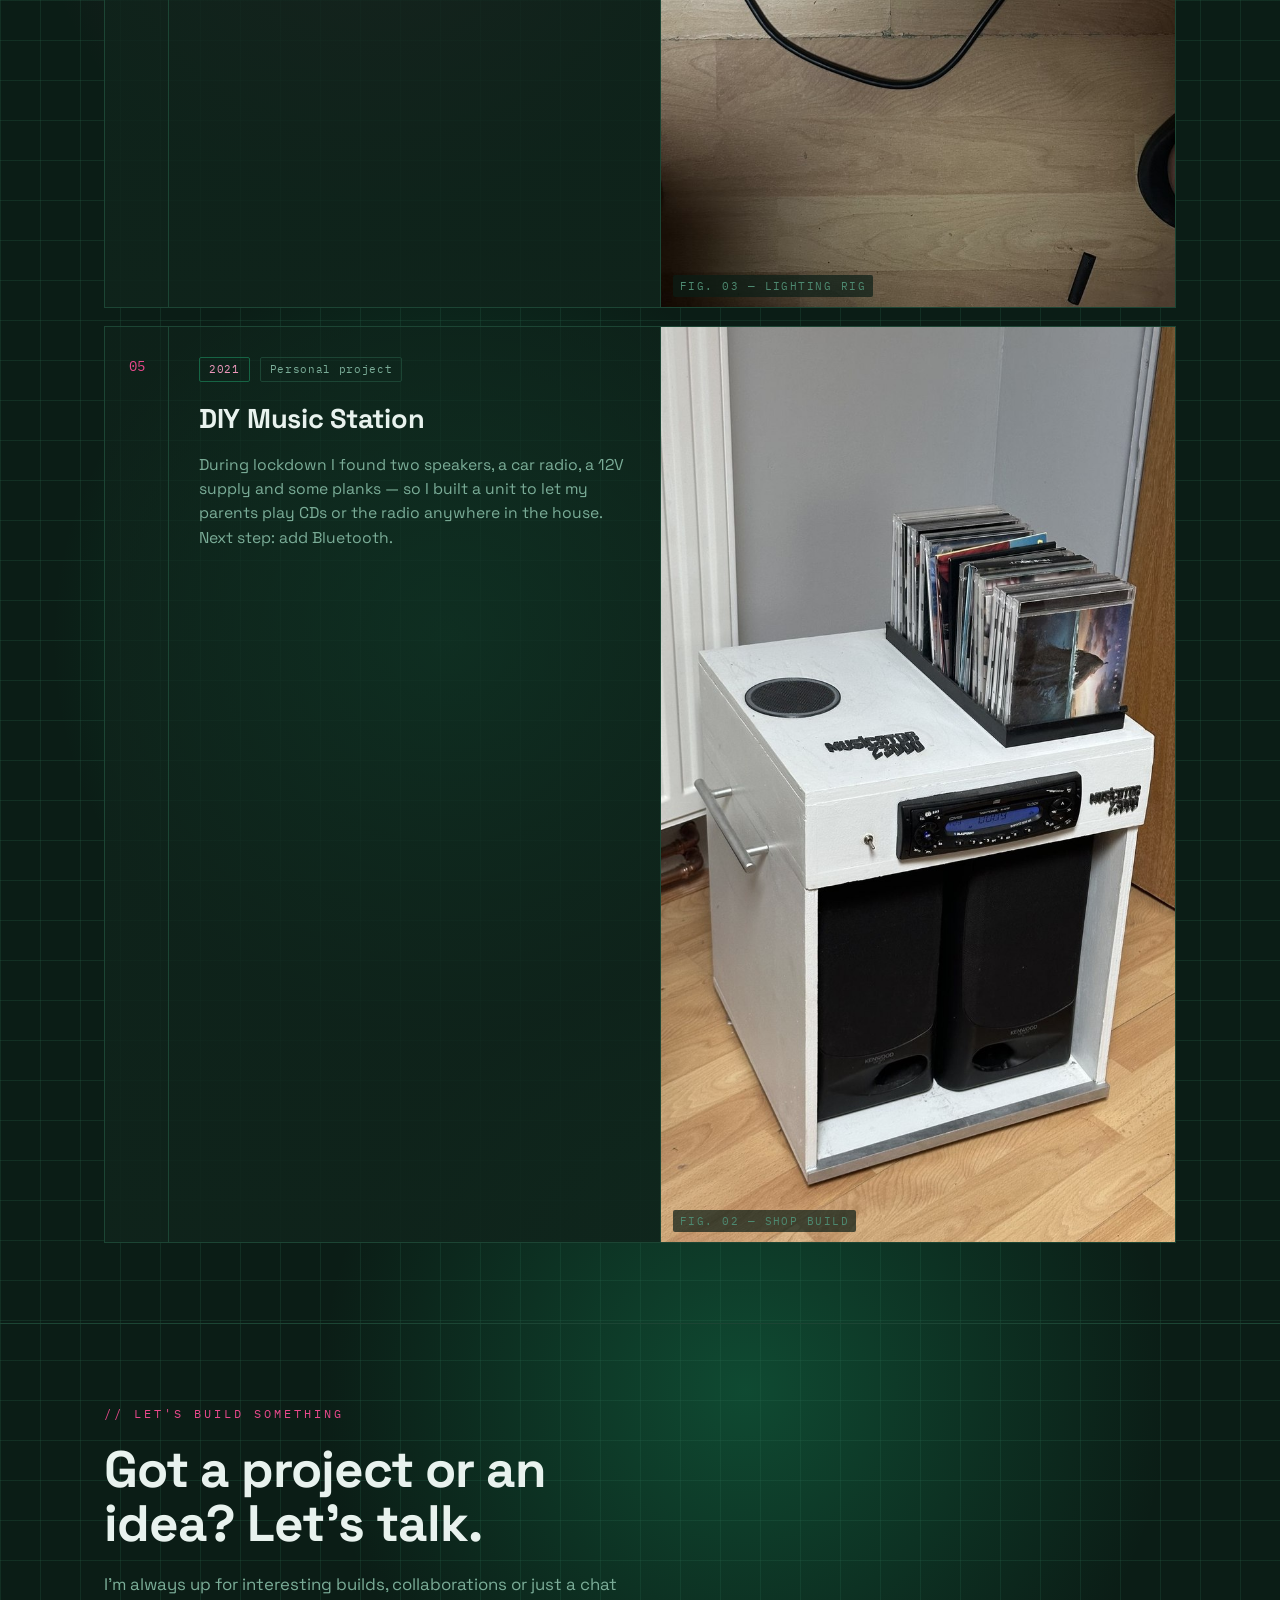
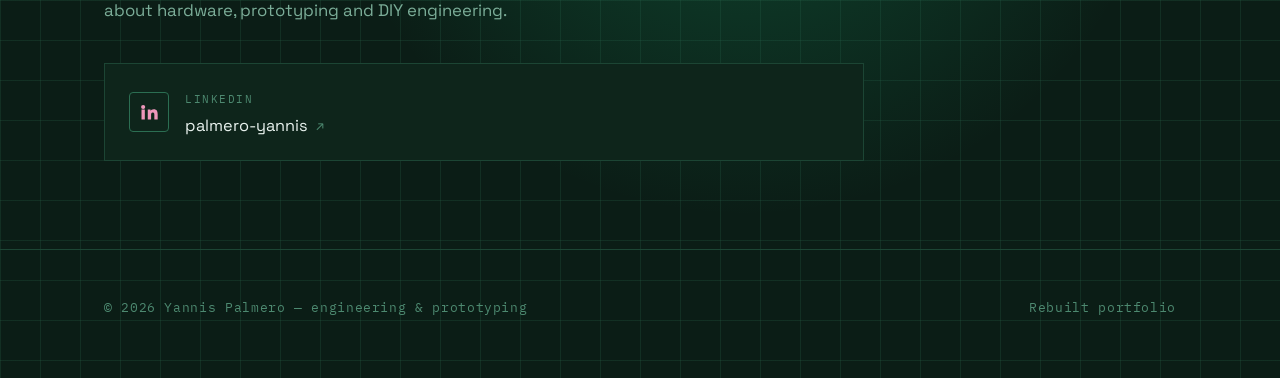
==== commit ce6d1fa2: "Sort projects in descending chronological order (newest first)" ====
--- a/index.html
+++ b/index.html
@@ -95,23 +95,23 @@
   <div class="card">
     <div class="idx">01</div>
     <div class="body">
-      <div class="tags"><span class="tag year">2021</span><span class="tag">Personal project</span></div>
-      <h3>DIY music station</h3>
-      <p>During lockdown I found two speakers, a car radio, a 12V supply and some planks — so I built a unit to let my parents play CDs or the radio anywhere in the house. Next step: add Bluetooth.</p>
+      <div class="tags"><span class="tag year">2026</span><span class="tag">Personal project</span><span class="tag">In progress</span></div>
+      <h3>Smart plant pot</h3>
+      <p>I love having plants at home, but I'm not always great at remembering to water them — so I designed a connected pot to monitor my plants' health. A capacitive soil moisture sensor integrates directly into a 3D-printed ribbed enclosure, keeping the electronics discreet. For now it's hardware-only: the sensor reads soil moisture and the wiring is ready for a microcontroller. Next step: log the data and send watering alerts.</p>
     </div>
-    <div class="thumb" data-label="FIG. 02 — SHOP BUILD"><img src="img/music.jpg" alt="DIY music station"></div>
+    <div class="thumb" data-label="FIG. 05 — SENSOR BUILD"><img src="img/plantpot.jpg" alt="Smart plant pot"></div>
   </div>
 
   <!-- 02 -->
-  <a class="card" href="led-panel.html">
+  <a class="card" href="randolienne.html">
     <div class="idx">02</div>
     <div class="body">
-      <div class="tags"><span class="tag year">2021</span><span class="tag">Personal project</span></div>
-      <h3>LED panel</h3>
-      <p>I'm into photography and video, but the gear gets expensive fast. So I used some LEDs and an old power supply to build a DIY LED panel for shooting.</p>
+      <div class="tags"><span class="tag year">2024</span><span class="tag">School project</span></div>
+      <h3>Randolienne</h3>
+      <p>A portable Savonius wind turbine you can bring on a hike. The name blends <em>randonnée</em> (hiking) and <em>éolienne</em> (windmill) — it charges a phone from wind alone.</p>
       <span class="more">More details</span>
     </div>
-    <div class="thumb" data-label="FIG. 03 — LIGHTING RIG"><img src="img/led.jpg" alt="DIY LED panel"></div>
+    <div class="thumb" data-label="FIG. 01 — FIELD PROTOTYPE"><img src="img/randolienne.jpg" alt="Randolienne wind turbine prototype"></div>
   </a>
 
   <!-- 03 -->
@@ -127,26 +127,26 @@
   </a>
 
   <!-- 04 -->
-  <a class="card" href="randolienne.html">
+  <a class="card" href="led-panel.html">
     <div class="idx">04</div>
     <div class="body">
-      <div class="tags"><span class="tag year">2024</span><span class="tag">School project</span></div>
-      <h3>Randolienne</h3>
-      <p>A portable Savonius wind turbine you can bring on a hike. The name blends <em>randonnée</em> (hiking) and <em>éolienne</em> (windmill) — it charges a phone from wind alone.</p>
+      <div class="tags"><span class="tag year">2021</span><span class="tag">Personal project</span></div>
+      <h3>LED panel</h3>
+      <p>I'm into photography and video, but the gear gets expensive fast. So I used some LEDs and an old power supply to build a DIY LED panel for shooting.</p>
       <span class="more">More details</span>
     </div>
-    <div class="thumb" data-label="FIG. 01 — FIELD PROTOTYPE"><img src="img/randolienne.jpg" alt="Randolienne wind turbine prototype"></div>
+    <div class="thumb" data-label="FIG. 03 — LIGHTING RIG"><img src="img/led.jpg" alt="DIY LED panel"></div>
   </a>
 
   <!-- 05 -->
   <div class="card">
     <div class="idx">05</div>
     <div class="body">
-      <div class="tags"><span class="tag year">2026</span><span class="tag">Personal project</span><span class="tag">In progress</span></div>
-      <h3>Smart plant pot</h3>
-      <p>I love having plants at home, but I'm not always great at remembering to water them — so I designed a connected pot to monitor my plants' health. A capacitive soil moisture sensor integrates directly into a 3D-printed ribbed enclosure, keeping the electronics discreet. For now it's hardware-only: the sensor reads soil moisture and the wiring is ready for a microcontroller. Next step: log the data and send watering alerts.</p>
+      <div class="tags"><span class="tag year">2021</span><span class="tag">Personal project</span></div>
+      <h3>DIY music station</h3>
+      <p>During lockdown I found two speakers, a car radio, a 12V supply and some planks — so I built a unit to let my parents play CDs or the radio anywhere in the house. Next step: add Bluetooth.</p>
     </div>
-    <div class="thumb" data-label="FIG. 05 — SENSOR BUILD"><img src="img/plantpot.jpg" alt="Smart plant pot"></div>
+    <div class="thumb" data-label="FIG. 02 — SHOP BUILD"><img src="img/music.jpg" alt="DIY music station"></div>
   </div>
 </main>
 
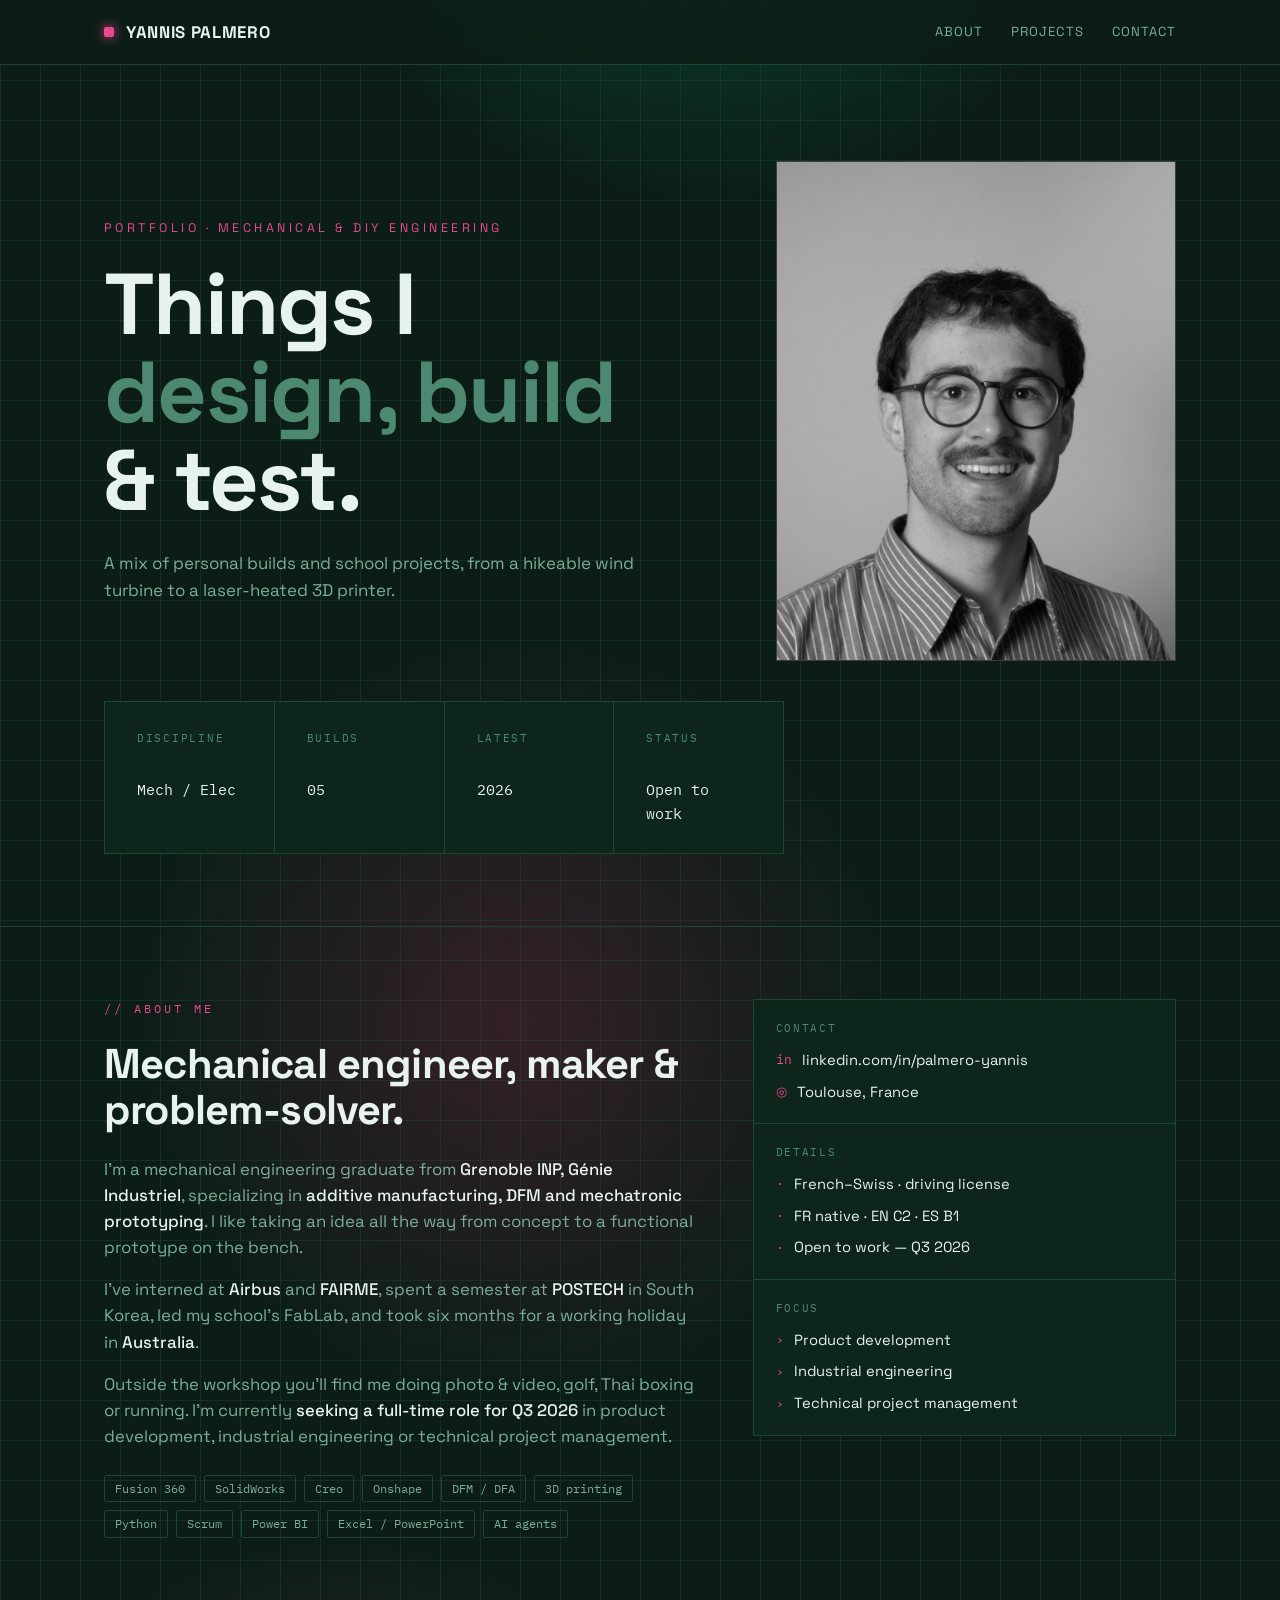
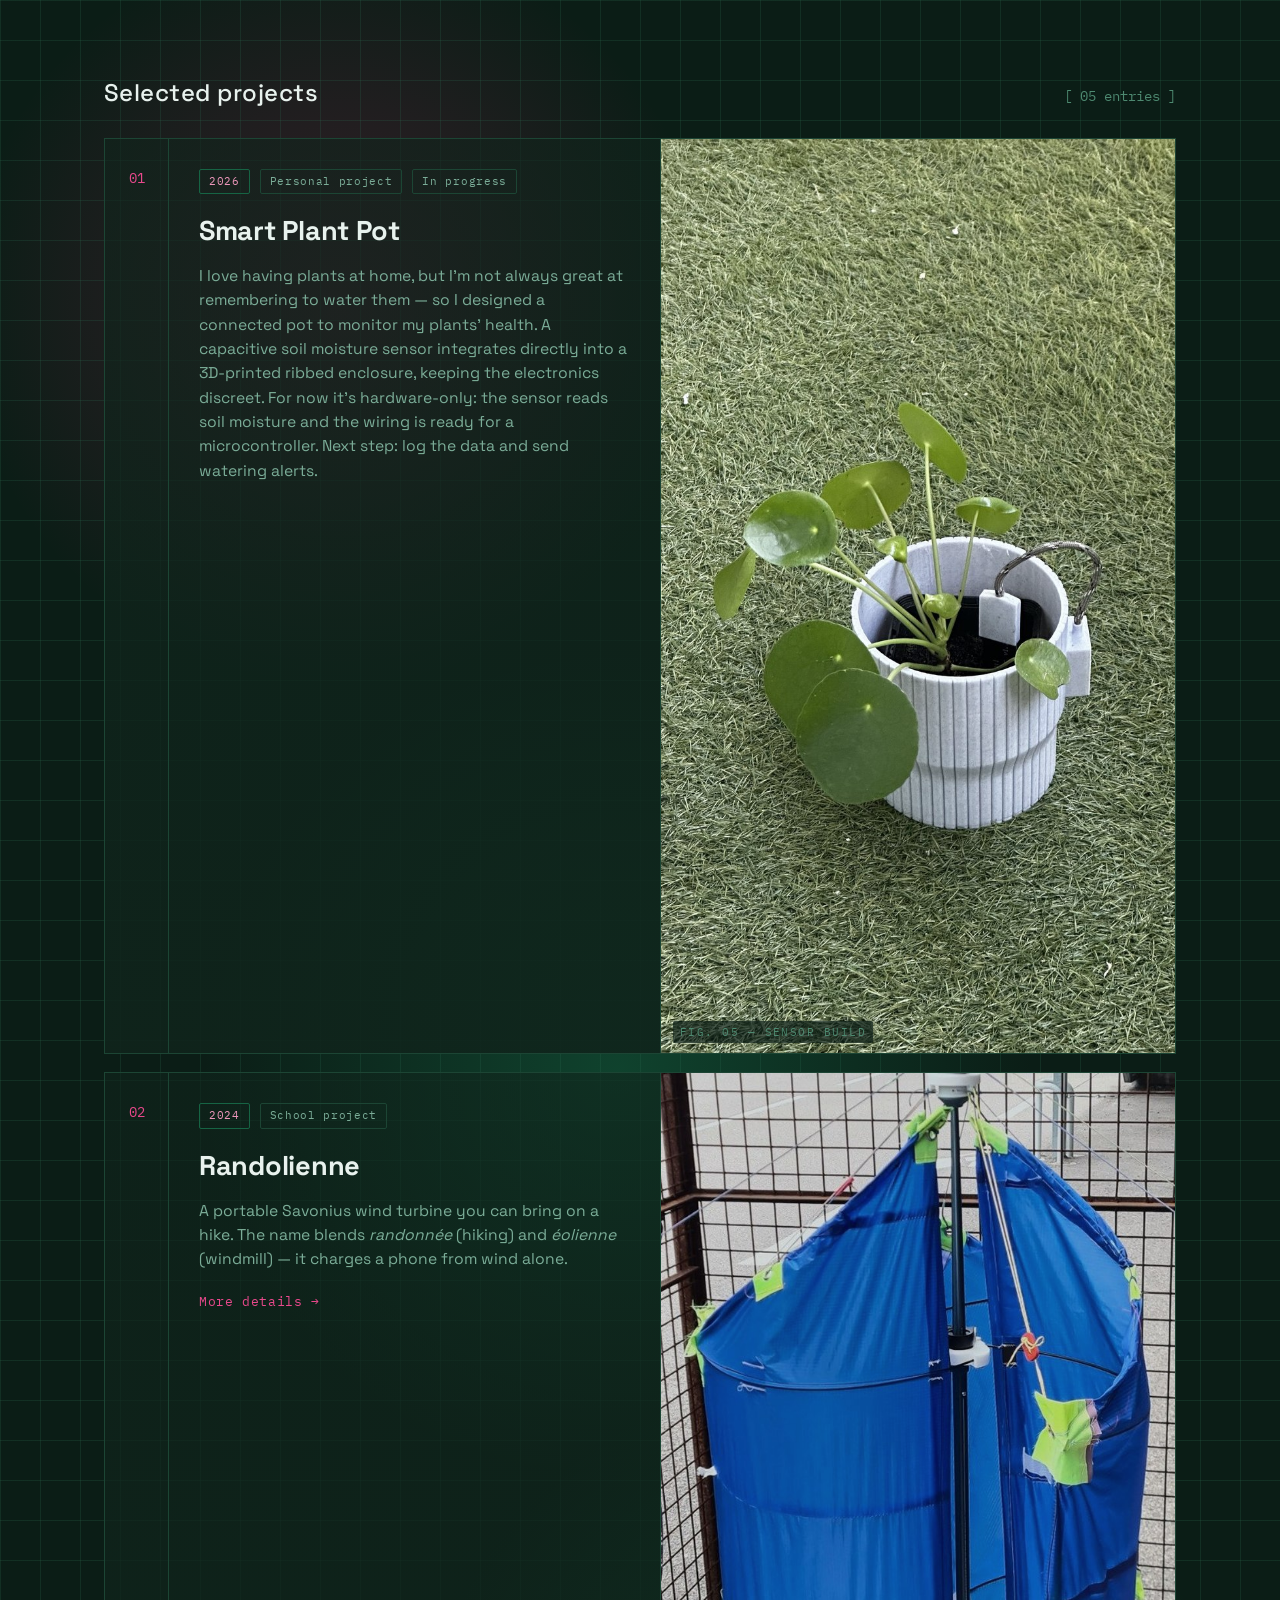
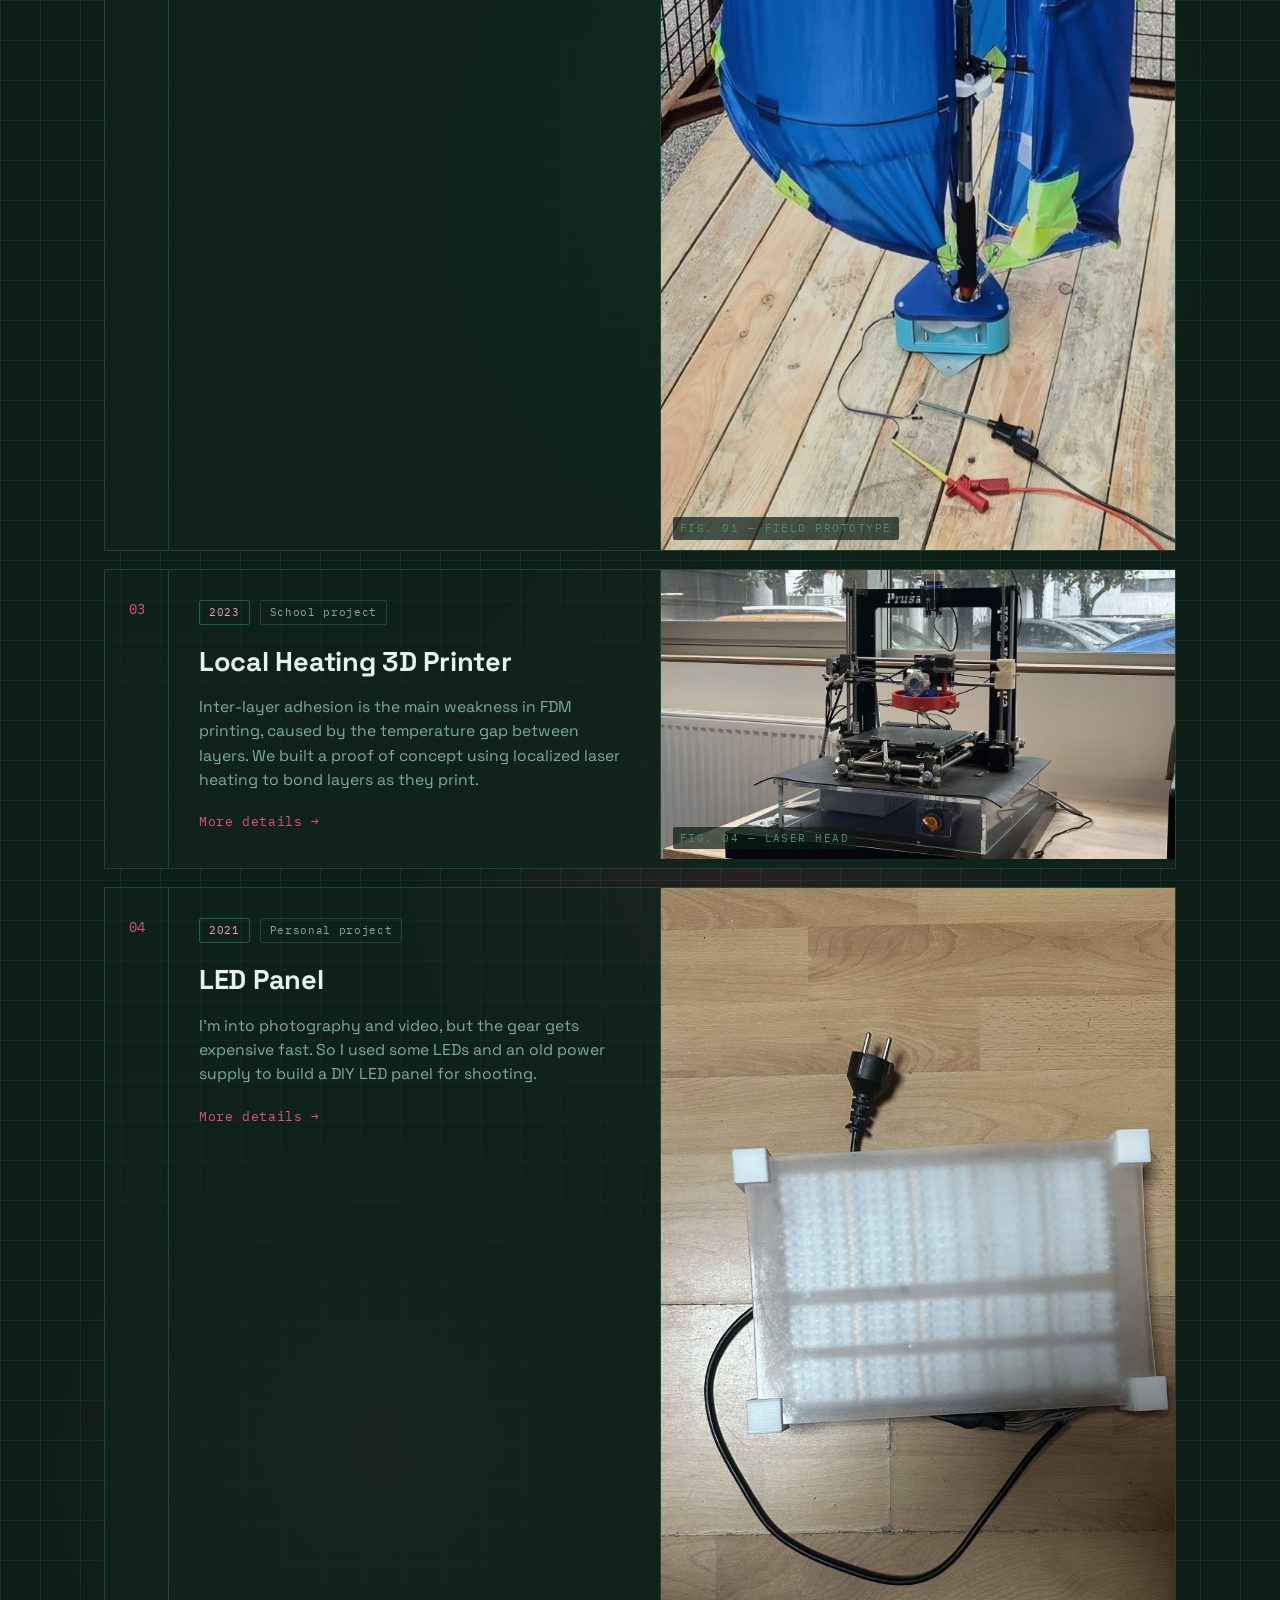
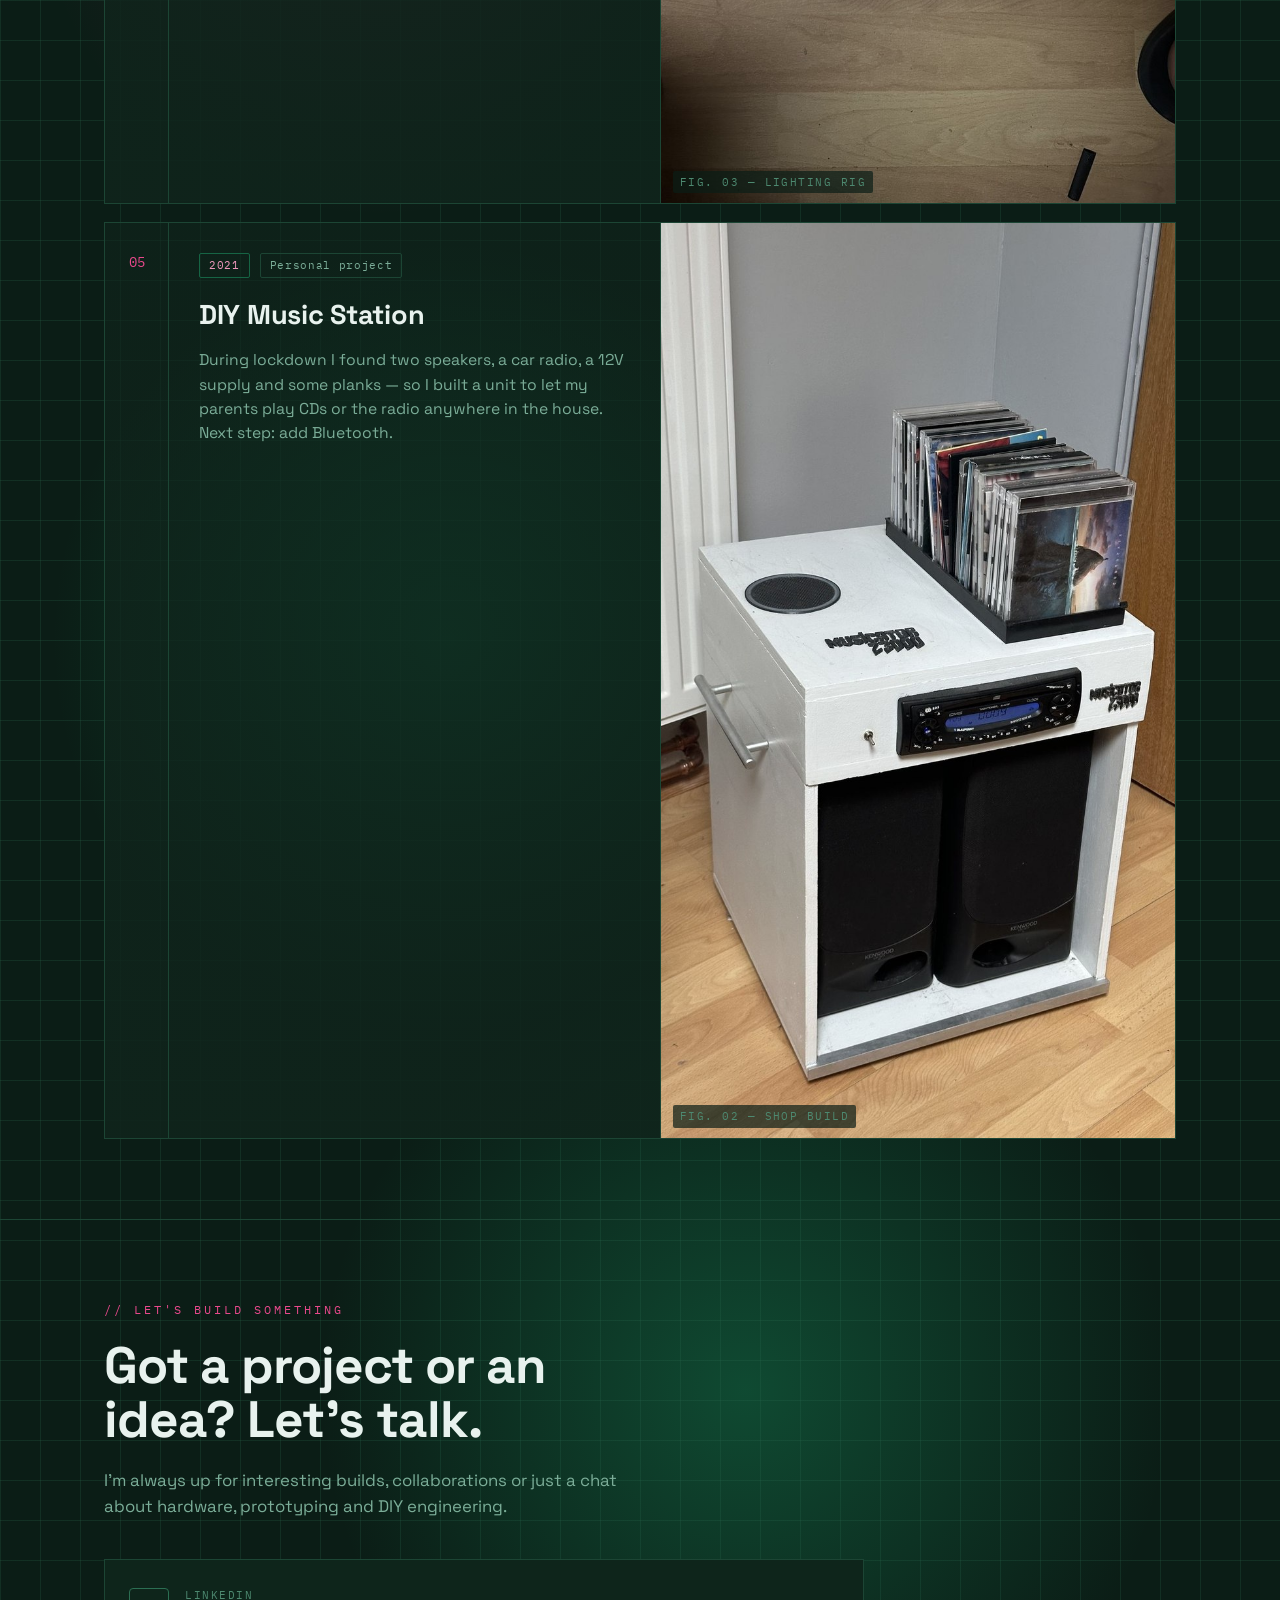
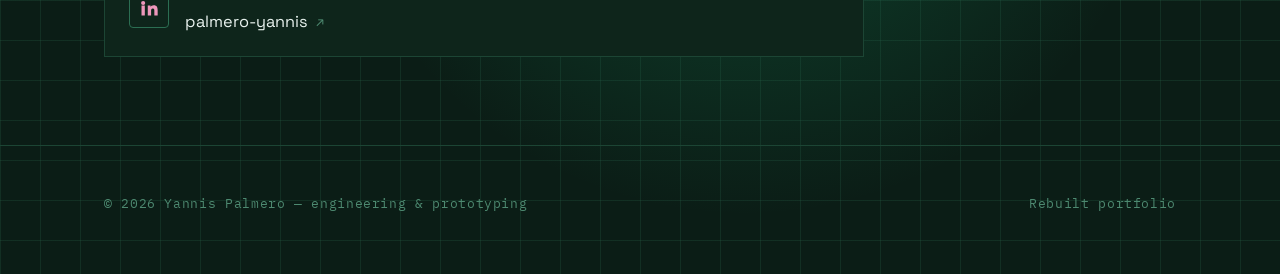
==== commit 84d3e267: "Simplify the hero and about copy, drop em/en dashes Shortened the intro line and reduced the interns" ====
--- a/index.html
+++ b/index.html
@@ -26,7 +26,7 @@
     <div class="hero-text">
       <div class="eyebrow">Portfolio · Mechanical &amp; DIY engineering</div>
       <h1>Things I<br><span>design, build</span><br>&amp; test.</h1>
-      <p>A mix of personal builds and school projects — from a hikeable wind turbine to a laser-heated 3D printer. Each one started as a problem and ended on a workbench.</p>
+      <p>A mix of personal builds and school projects, from a hikeable wind turbine to a laser-heated 3D printer.</p>
     </div>
     <img class="hero-portrait" src="img/palmero_yannis.jpg" alt="Portrait of Yannis Palmero">
   </div>
@@ -45,8 +45,8 @@
     <div>
       <div class="eyebrow-a">// About me</div>
       <h2>Mechanical engineer, maker &amp; problem-solver.</h2>
-      <p>I'm a mechanical engineering graduate from <strong>Grenoble INP – Génie Industriel</strong>, specializing in <strong>additive manufacturing, DFM and mechatronic prototyping</strong>. I like taking an idea all the way from concept to a functional prototype on the bench.</p>
-      <p>Along the way I've cut assembly times, improved system reliability and shipped working hardware — during internships at <strong>Airbus</strong> (leading an assembly-station integration that cut cycle time from 8 to 5 hours) and at <strong>FAIRME</strong> (redesigning a system for DFM, dropping thermal failure rates from 95% to 5%). I also spent a semester at <strong>POSTECH</strong> in South Korea, ran my school's FabLab, and took six months for a working holiday in <strong>Australia</strong>.</p>
+      <p>I'm a mechanical engineering graduate from <strong>Grenoble INP, Génie Industriel</strong>, specializing in <strong>additive manufacturing, DFM and mechatronic prototyping</strong>. I like taking an idea all the way from concept to a functional prototype on the bench.</p>
+      <p>I've interned at <strong>Airbus</strong> and <strong>FAIRME</strong>, spent a semester at <strong>POSTECH</strong> in South Korea, led my school's FabLab, and took six months for a working holiday in <strong>Australia</strong>.</p>
       <p>Outside the workshop you'll find me doing photo &amp; video, golf, Thai boxing or running. I'm currently <strong>seeking a full-time role for Q3 2026</strong> in product development, industrial engineering or technical project management.</p>
       <div class="chips" style="margin-top:26px">
         <span class="chip">Fusion 360</span>
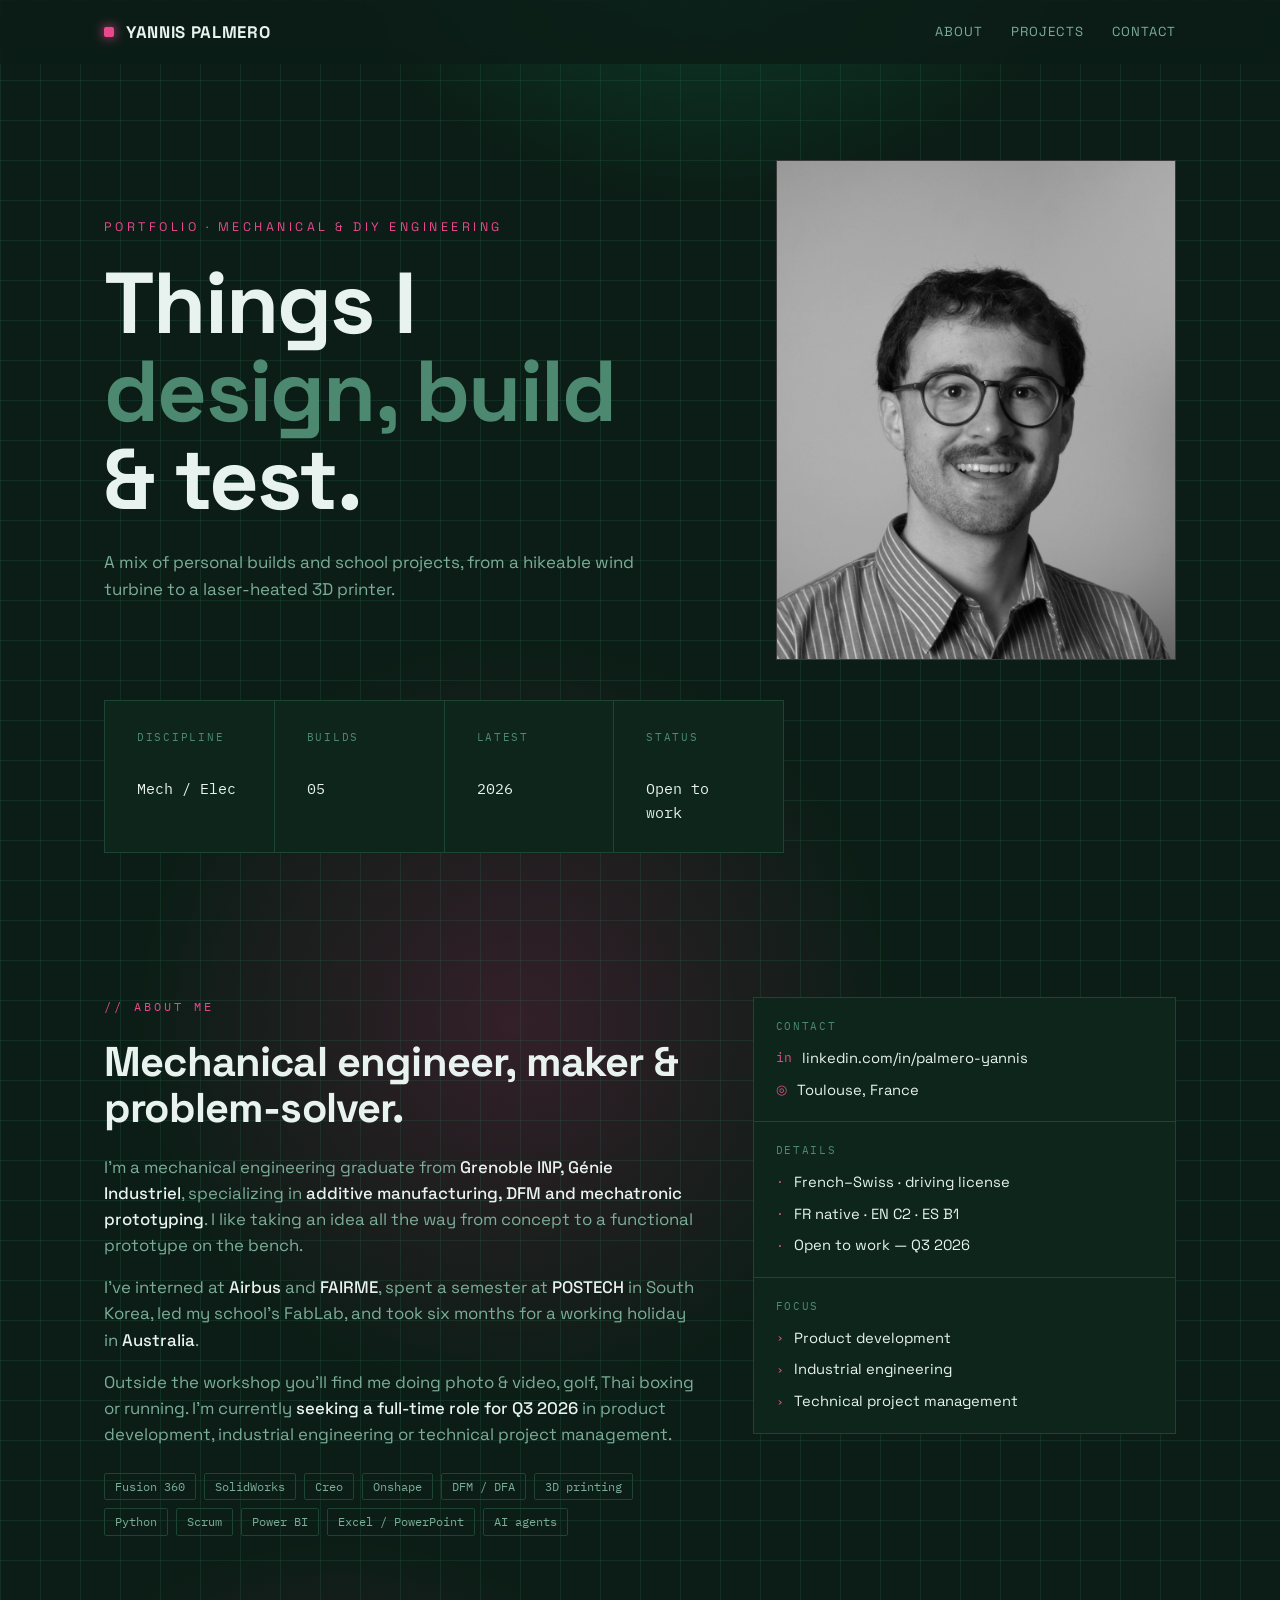
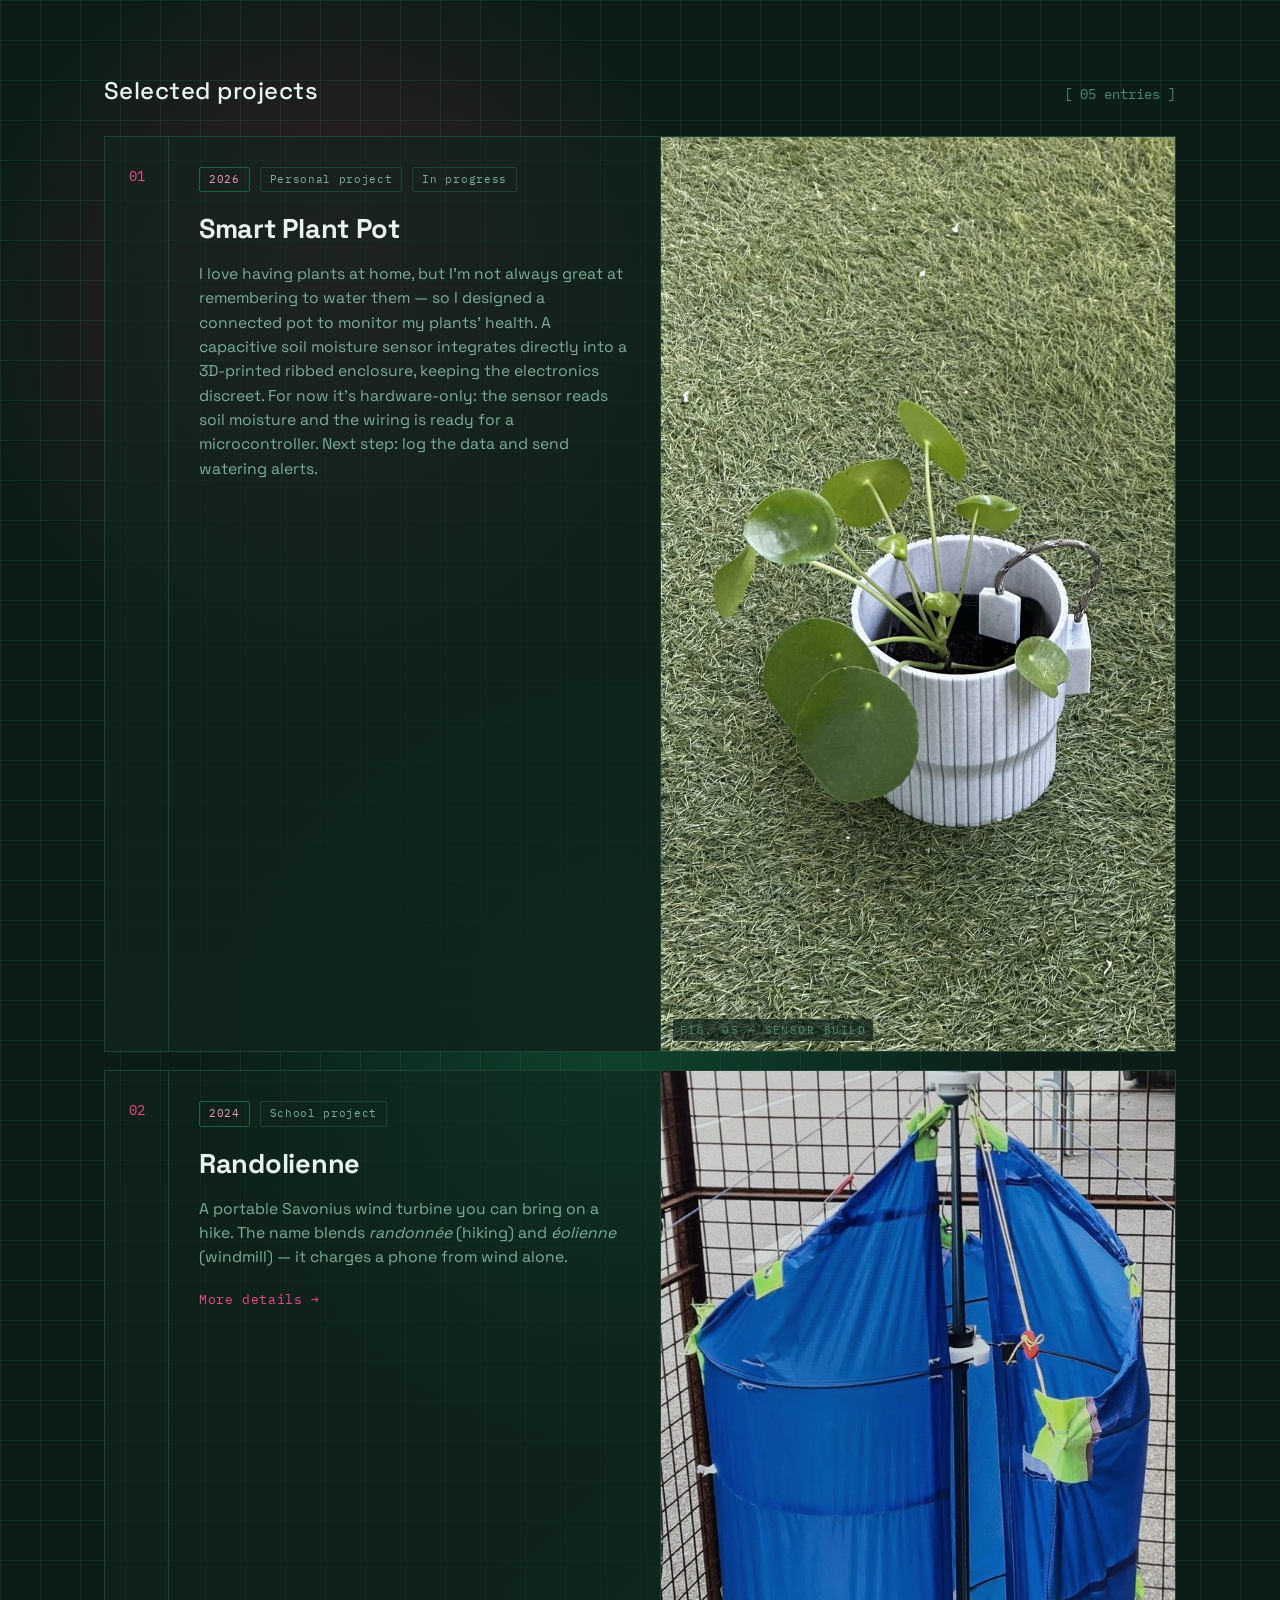
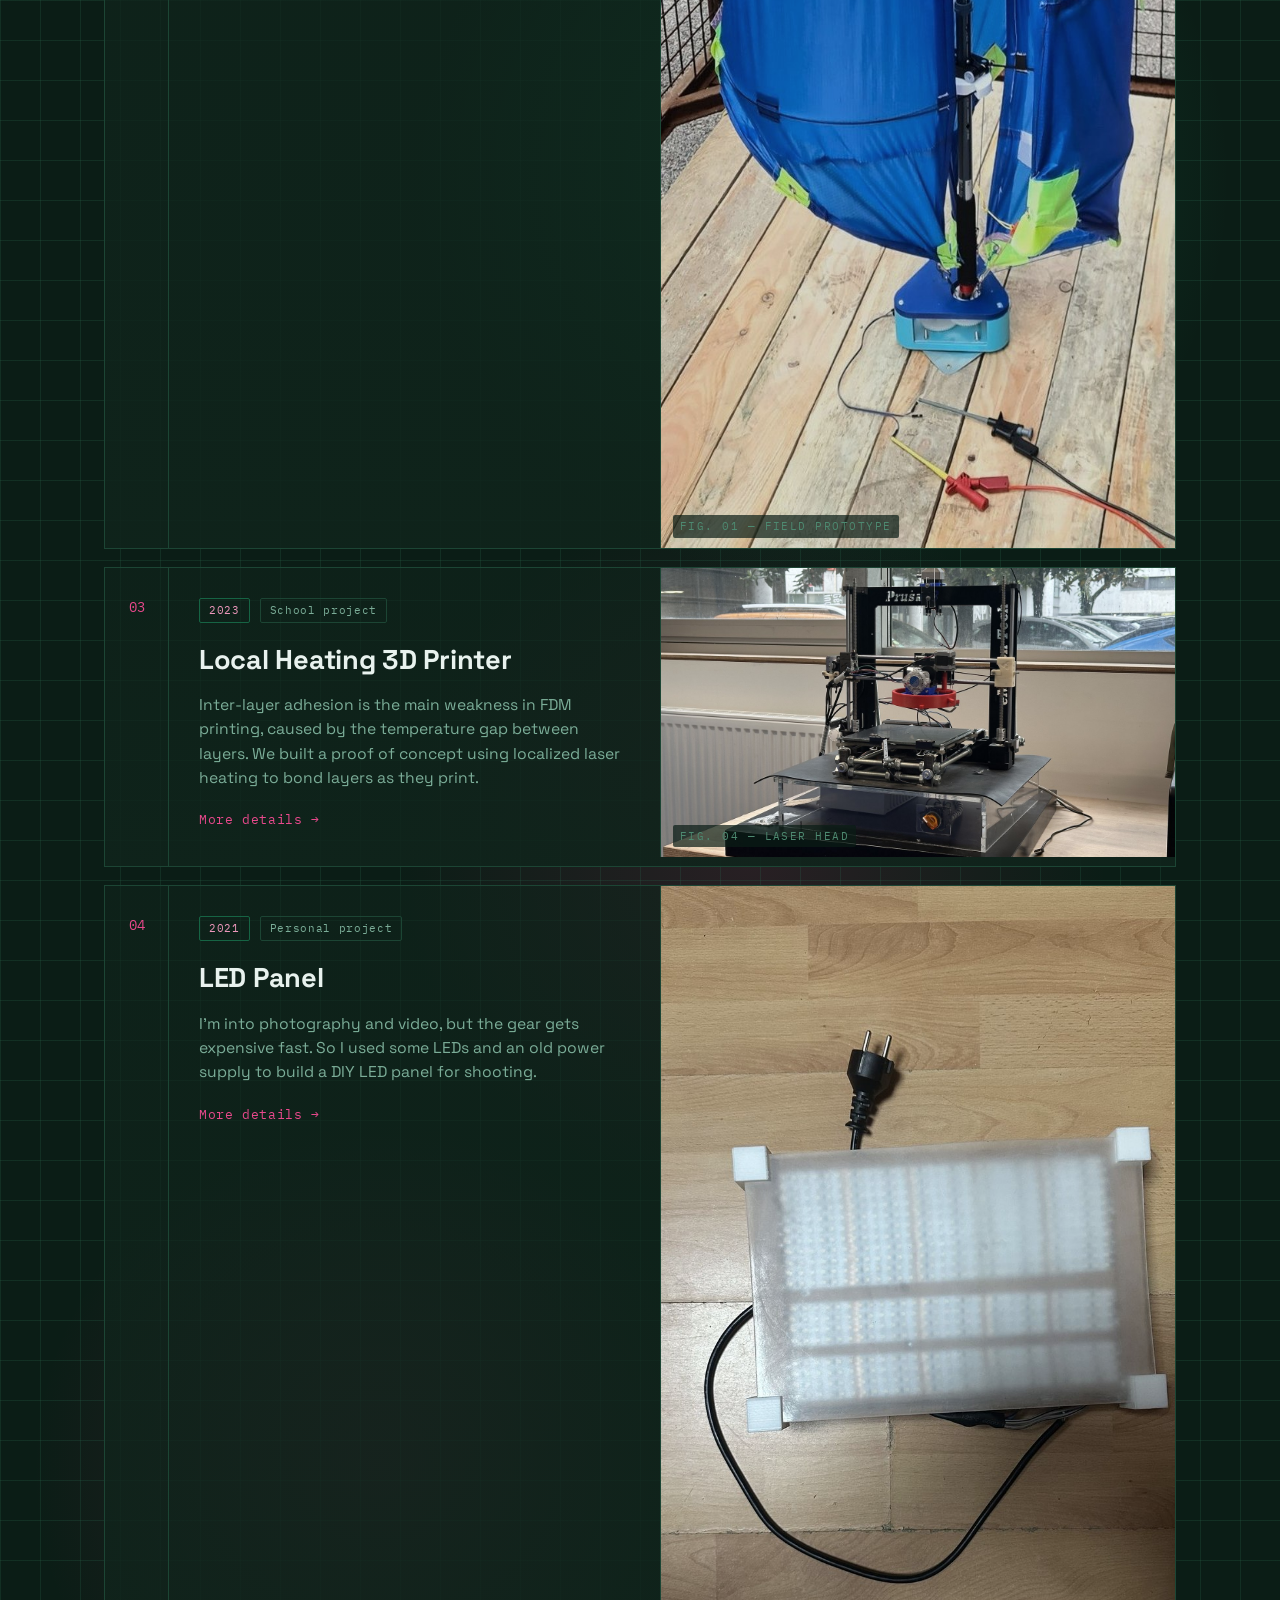
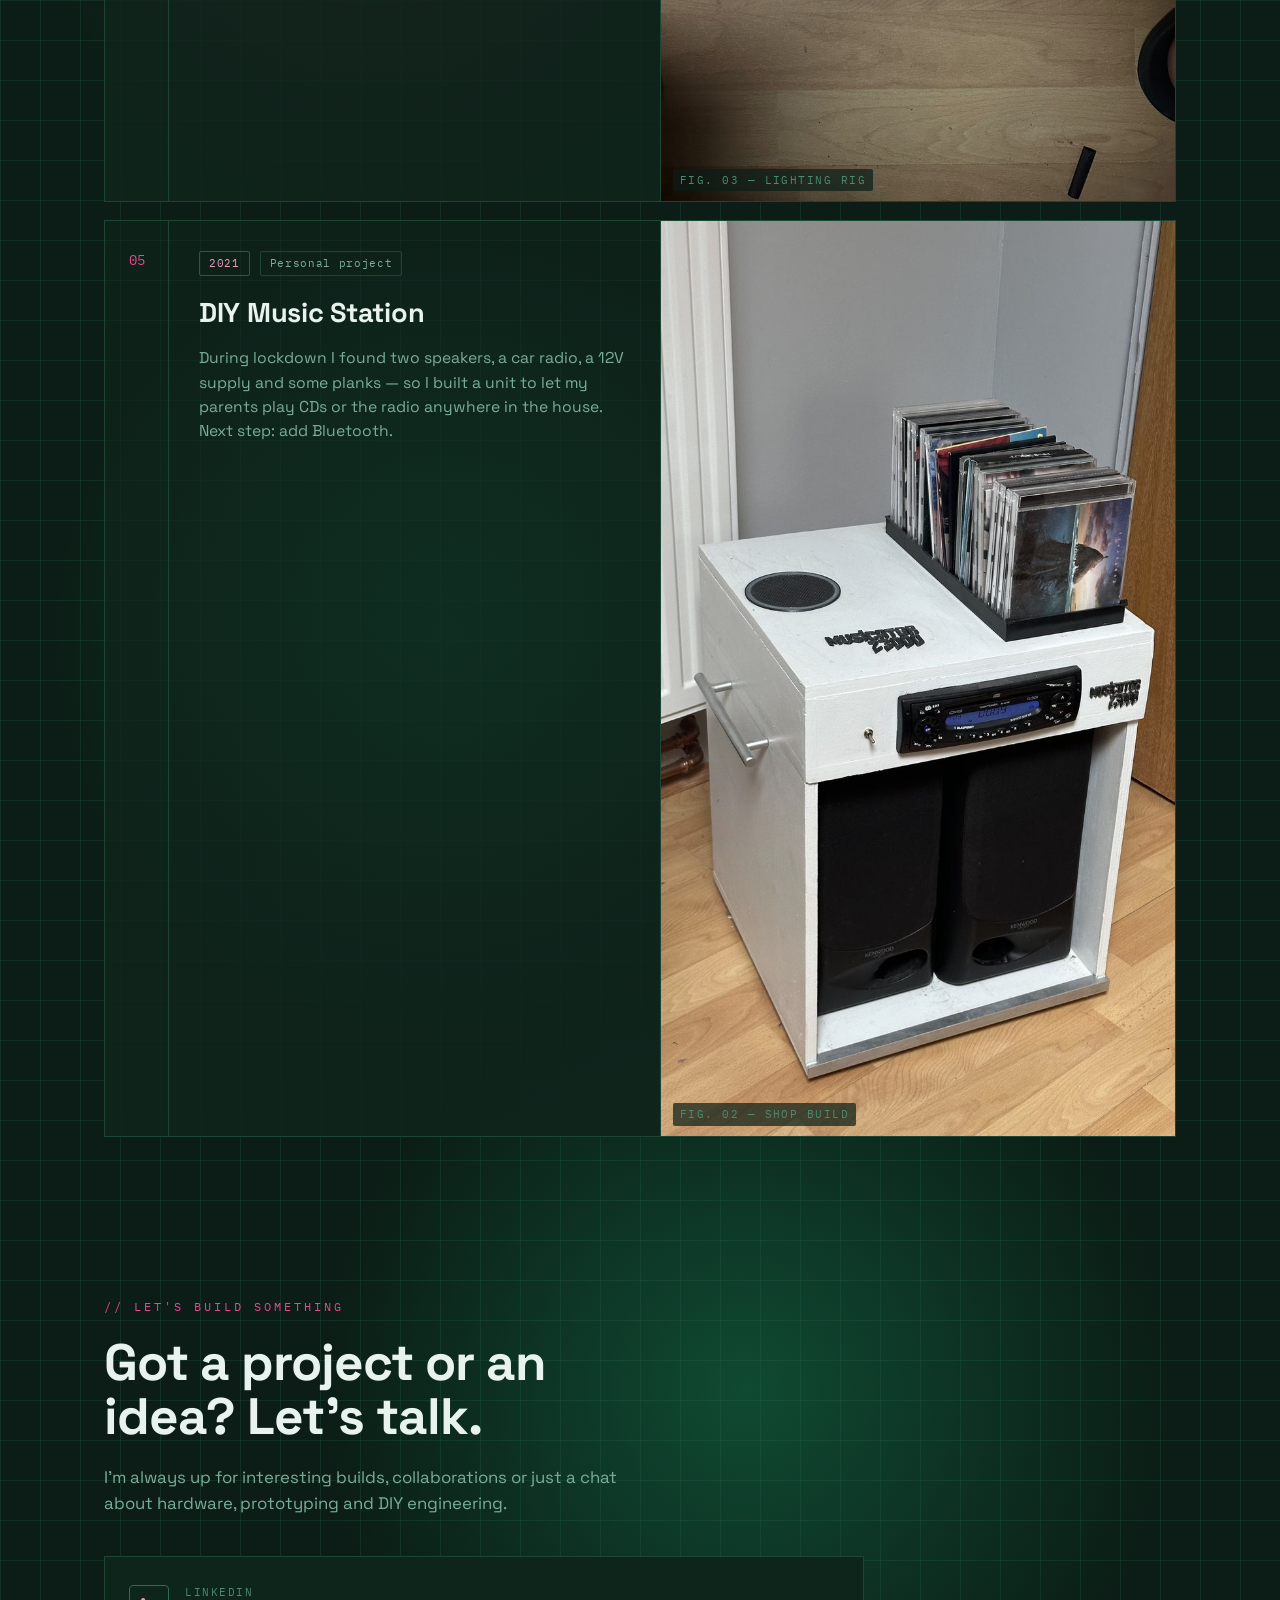
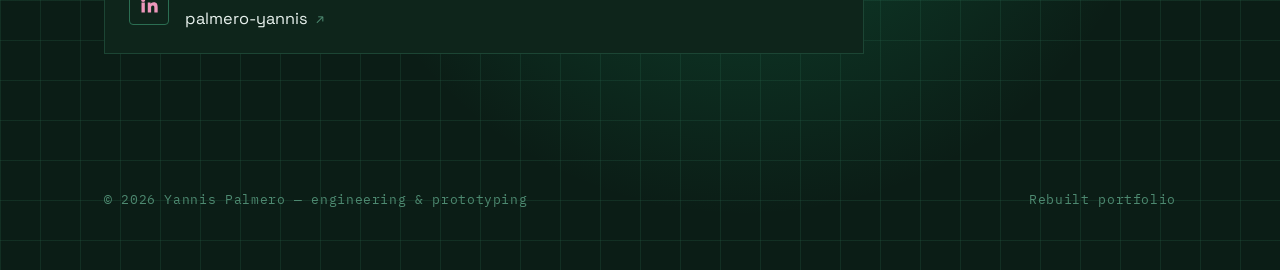
==== commit 2c94fa23: "Bump cache-busting version for the styles.css section-divider change" ====
--- a/index.html
+++ b/index.html
@@ -7,7 +7,7 @@
 <link rel="preconnect" href="https://fonts.googleapis.com">
 <link rel="preconnect" href="https://fonts.gstatic.com" crossorigin>
 <link href="https://fonts.googleapis.com/css2?family=Space+Grotesk:wght@400;500;700&family=IBM+Plex+Mono:wght@400;500&display=swap" rel="stylesheet">
-<link rel="stylesheet" href="styles.css?v=1785875265">
+<link rel="stylesheet" href="styles.css?v=1785948640">
 </head>
 <body>
 <header>
@@ -175,6 +175,6 @@
     <div class="mono" style="color:var(--dim)">Rebuilt portfolio</div>
   </div>
 </footer>
-<script src="parallax.js?v=1785875265"></script>
+<script src="parallax.js?v=1785948640"></script>
 </body>
 </html>
--- a/styles.css
+++ b/styles.css
@@ -58,7 +58,6 @@
   position:sticky;top:0;z-index:50;
   backdrop-filter:blur(8px);
   background:hsl(var(--hue) 44% 8% / .82);
-  border-bottom:1px solid var(--line);
 }
 .nav{display:flex;align-items:center;justify-content:space-between;height:64px;flex-wrap:wrap;gap:8px 0;min-height:64px}
 .brand{font-weight:700;letter-spacing:.04em;font-size:1.05rem;display:flex;align-items:center;gap:12px;white-space:nowrap}
@@ -150,13 +149,13 @@
 }
 
 /* ---- footer ---- */
-footer{border-top:1px solid var(--line);padding:48px 0 60px;color:var(--muted)}
+footer{padding:48px 0 60px;color:var(--muted)}
 .foot{display:flex;justify-content:space-between;gap:20px;flex-wrap:wrap;align-items:center}
 .foot .mono{font-size:.8rem;letter-spacing:.05em}
 .foot a{color:var(--accent-soft)}
 
 /* ---- contact ---- */
-.contact{border-top:1px solid var(--line);padding:80px 0 88px}
+.contact{padding:80px 0 88px}
 .contact .eyebrow-c{font-family:"IBM Plex Mono",monospace;font-size:.78rem;letter-spacing:.24em;text-transform:uppercase;color:var(--accent);margin-bottom:20px}
 .contact h2{font-size:clamp(2rem,5vw,3.2rem);font-weight:700;letter-spacing:-.02em;line-height:1.05;max-width:16ch}
 .contact p{color:var(--muted);max-width:520px;margin-top:20px;font-size:1.05rem}
@@ -172,7 +171,7 @@
 .link-card:hover .v::after{transform:translate(2px,-2px);color:var(--accent)}
 
 /* ---- about ---- */
-.about{border-top:1px solid var(--line);padding:72px 0}
+.about{padding:72px 0}
 .about-grid{display:grid;grid-template-columns:1.4fr 1fr;gap:56px;align-items:start}
 .about .eyebrow-a{font-family:"IBM Plex Mono",monospace;font-size:.78rem;letter-spacing:.24em;text-transform:uppercase;color:var(--accent);margin-bottom:22px}
 .about h2{font-size:clamp(1.8rem,4vw,2.6rem);font-weight:700;letter-spacing:-.02em;line-height:1.1;margin-bottom:24px}
@@ -202,10 +201,9 @@
 /* ---- project detail pages ---- */
 .back-link{display:inline-flex;align-items:center;gap:8px;margin-top:28px;font-family:"IBM Plex Mono",monospace;font-size:.8rem;letter-spacing:.05em;color:var(--accent-soft)}
 .back-link::before{content:"←"}
-.p-hero{padding:64px 0 56px;border-bottom:1px solid var(--line)}
+.p-hero{padding:64px 0 56px}
 .p-hero h1{font-size:clamp(2.2rem,6vw,3.6rem);font-weight:700;letter-spacing:-.01em;text-align:center;text-transform:uppercase}
-.p-section{padding:56px 0;border-bottom:1px solid var(--line)}
-.p-section:last-of-type{border-bottom:none}
+.p-section{padding:56px 0}
 .p-section h2{font-size:1.5rem;font-weight:500;letter-spacing:.02em;margin-bottom:18px}
 .p-section p{color:var(--muted);font-size:1.02rem;max-width:70ch;margin-bottom:14px}
 .p-specsheet{
